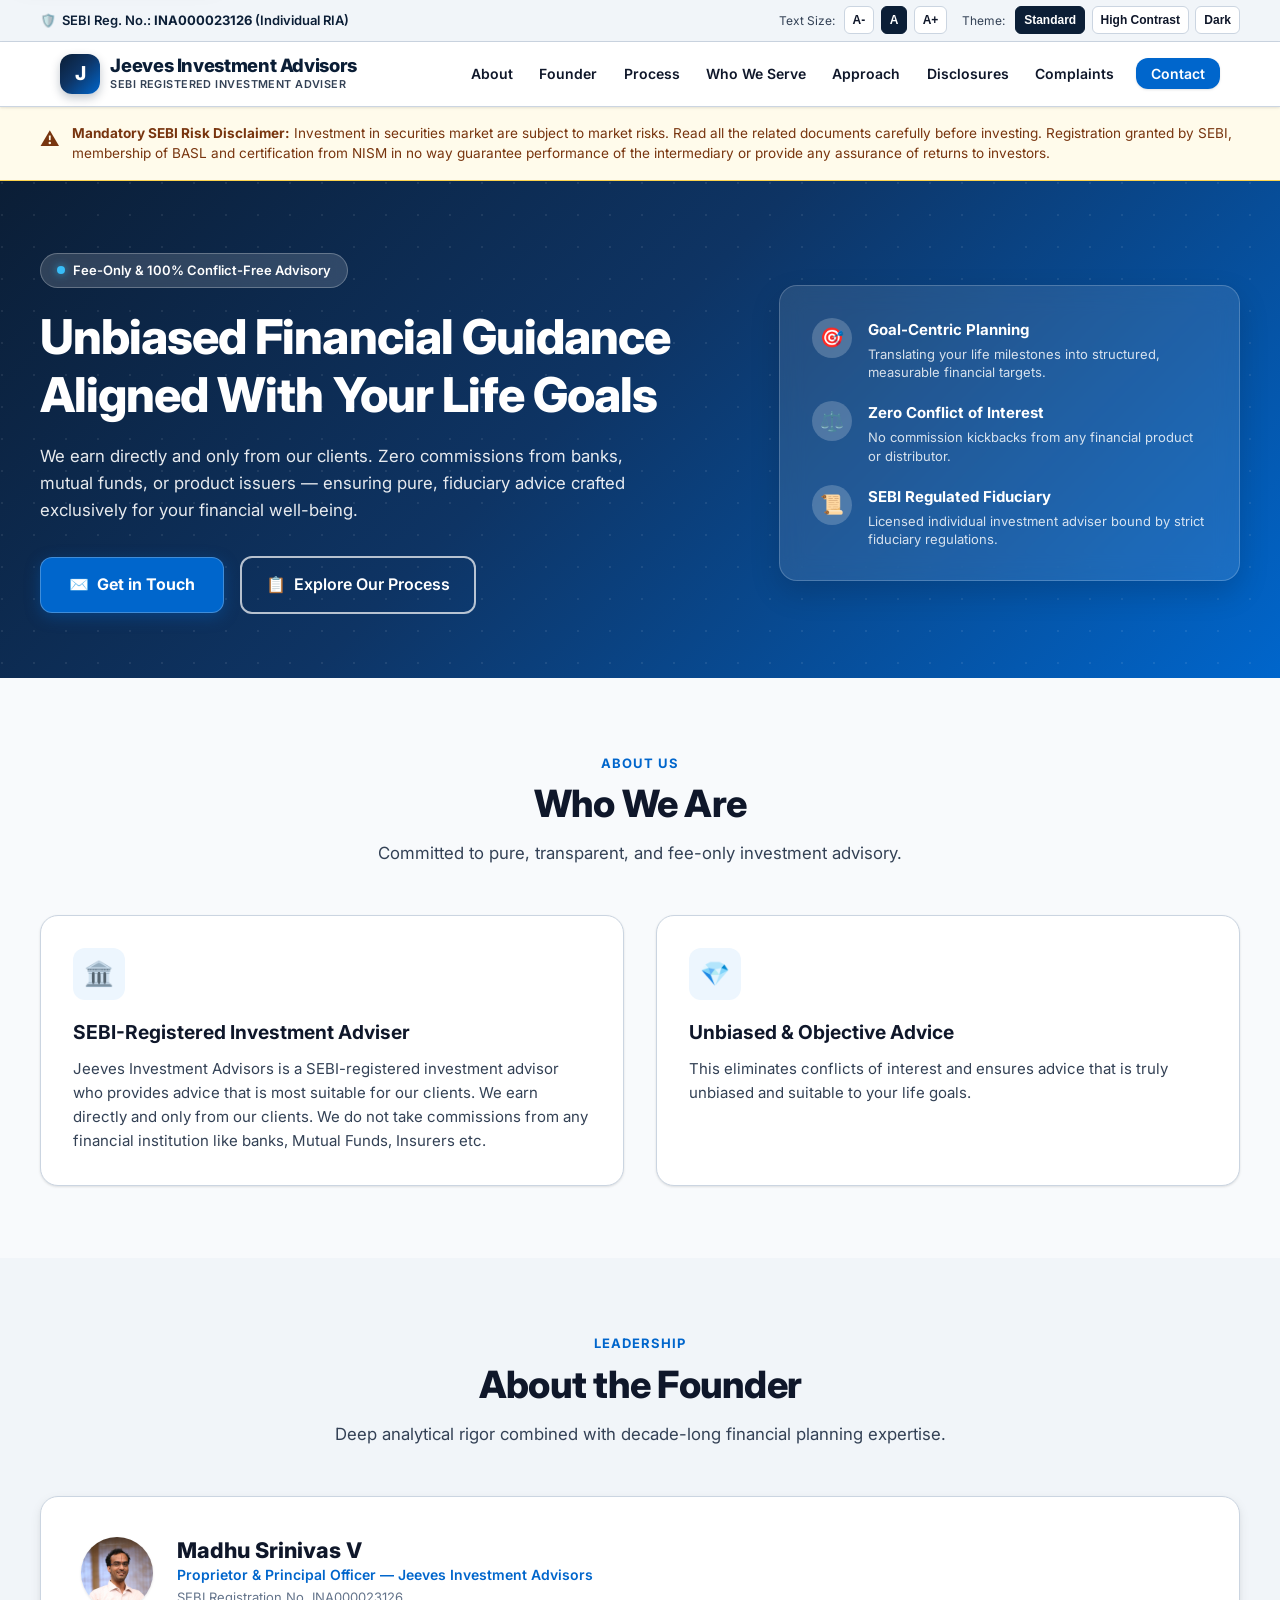
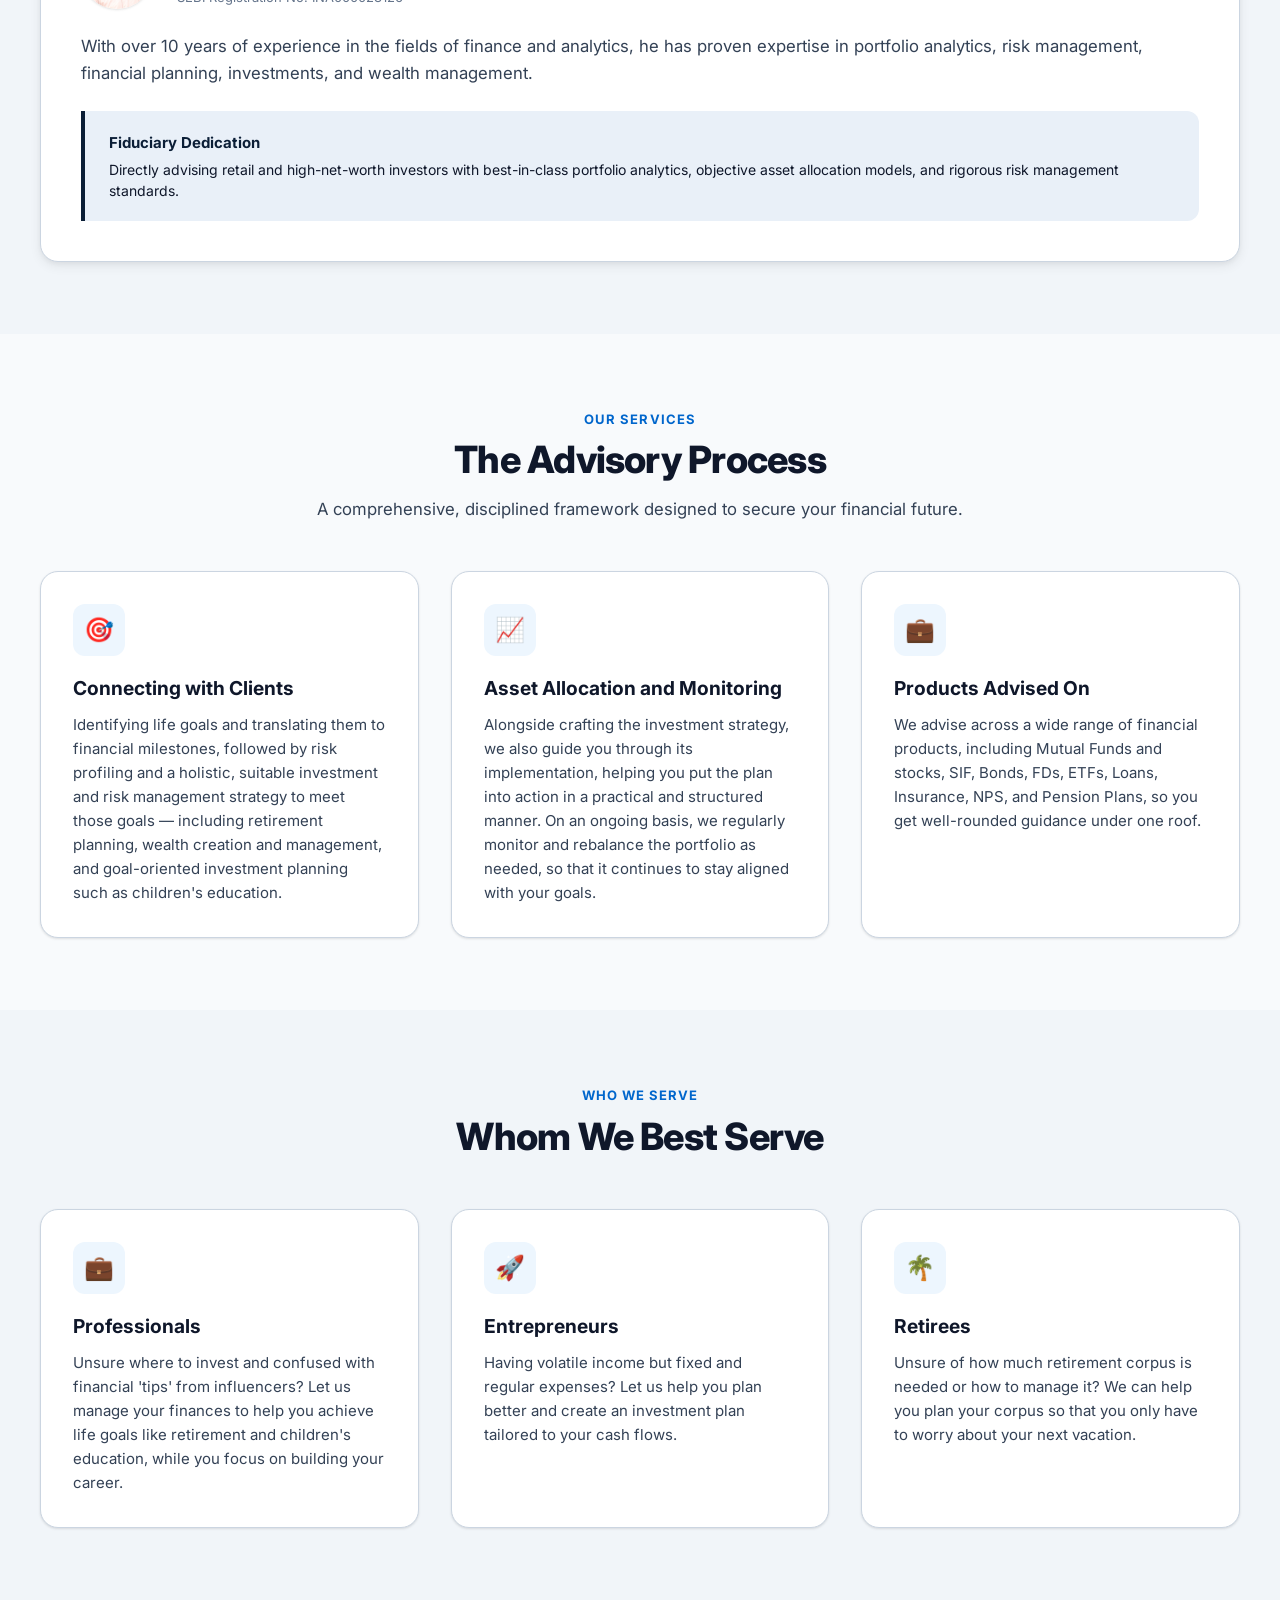
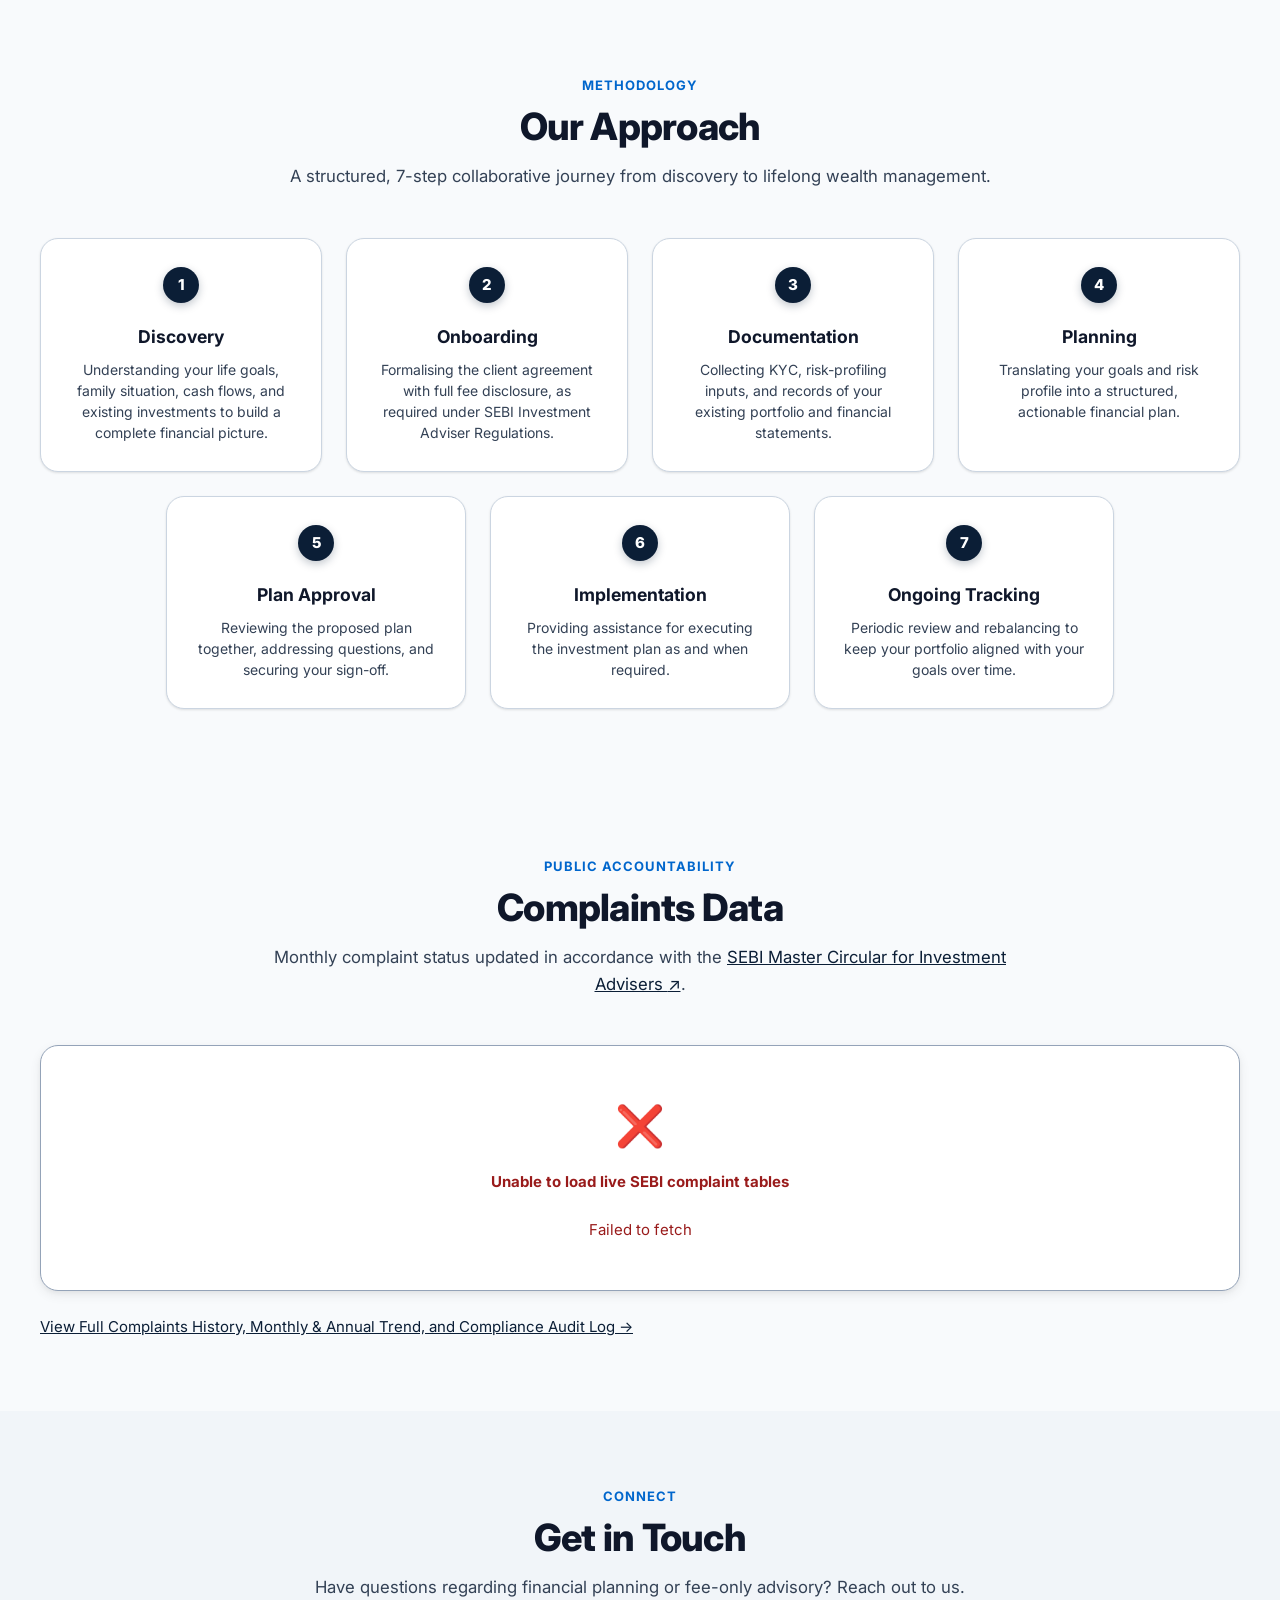
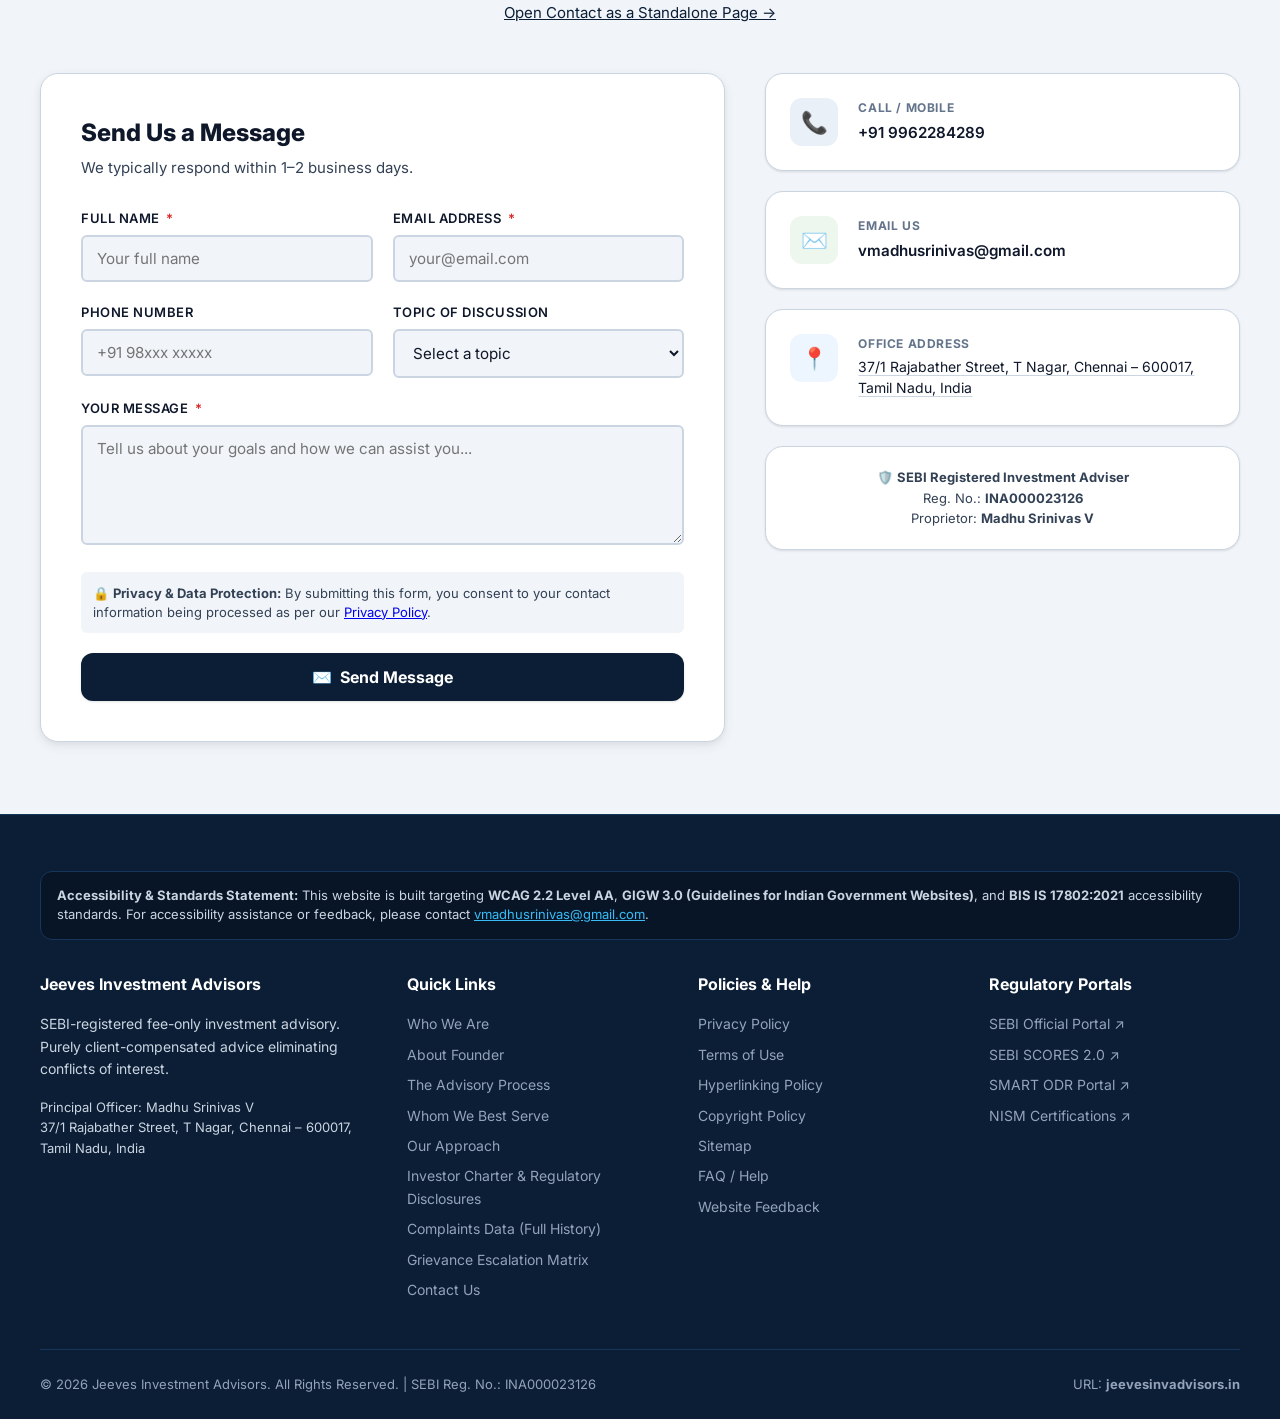
==== index.html @ 0ba27b0c "Fold Regulatory Disclosures into Investor Charter page; de-JSON-ify policy pages - Remove the homepa" ====
<!DOCTYPE html>
<html lang="en">

<head>
  <meta charset="UTF-8">
  <meta name="viewport" content="width=device-width, initial-scale=1.0">

  <!-- Primary Meta Tags -->
  <title>Jeeves Investment Advisors | SEBI Registered Investment Adviser (RIA)</title>
  <meta name="title" content="Jeeves Investment Advisors | SEBI Registered Investment Adviser">
  <meta name="description"
    content="Fee-only, SEBI-registered investment advisory providing unbiased financial planning, risk profiling, and goal-aligned portfolio strategy in Chennai, India. Reg No. INA000023126.">
  <meta name="keywords"
    content="SEBI Registered Investment Adviser, Fee Only Financial Planner, Wealth Management Chennai, RIA India, Investment Planning">
  <meta name="author" content="Madhu Srinivas V">
  <meta name="theme-color" content="#0b1e36">

  <!-- Open Graph / Facebook -->
  <meta property="og:type" content="website">
  <meta property="og:url" content="https://jeevesinvadvisors.in/">
  <meta property="og:title" content="Jeeves Investment Advisors | Fee-Only SEBI RIA">
  <meta property="og:description"
    content="Conflict-free financial advisory and investment planning directly aligned with your life goals. SEBI Reg. No. INA000023126.">

  <!-- Favicon -->
  <link rel="icon" type="image/svg+xml" href="favicon.svg">

  <!-- Google Fonts & Preconnect -->
  <link rel="preconnect" href="https://fonts.googleapis.com">
  <link rel="preconnect" href="https://fonts.gstatic.com" crossorigin>
  <link href="https://fonts.googleapis.com/css2?family=Inter:wght@300;400;500;600;700;800&display=swap"
    rel="stylesheet">

  <!-- Stylesheet -->
  <link rel="stylesheet" href="style.css">
</head>

<body>

  <!-- Accessible Skip to Main Content (WCAG 2.4.1) -->
  <a href="#main-content" class="skip-link">Skip to Main Content</a>

  <!-- Top Accessibility & SEBI Credentials Bar (GIGW 3.0 / WCAG) -->
  <aside class="top-toolbar" aria-label="Accessibility and Regulatory Toolbar">
    <div class="toolbar-inner">
      <div class="sebi-badge-pill">
        <span aria-hidden="true">🛡️</span>
        <span>SEBI Reg. No.: <strong data-field="adviser.sebiRegNo">INA000023126</strong> (Individual RIA)</span>
      </div>

      <div class="toolbar-controls" role="region" aria-label="Accessibility Options">
        <span style="font-size:0.75rem; margin-right: 2px;">Text Size:</span>
        <button type="button" class="btn-toolbar" id="btn-font-sm" aria-label="Decrease text size" aria-pressed="false">A-</button>
        <button type="button" class="btn-toolbar active" id="btn-font-md" aria-label="Normal text size" aria-pressed="true">A</button>
        <button type="button" class="btn-toolbar" id="btn-font-lg" aria-label="Increase text size" aria-pressed="false">A+</button>

        <span style="font-size:0.75rem; margin: 0 4px 0 8px;">Theme:</span>
        <button type="button" class="btn-toolbar" id="btn-theme-default"
          aria-label="Standard Light Theme" aria-pressed="true">Standard</button>
        <button type="button" class="btn-toolbar" id="btn-theme-contrast" aria-label="Toggle High Contrast Mode" aria-pressed="false">High
          Contrast</button>
        <button type="button" class="btn-toolbar" id="btn-theme-dark" aria-label="Toggle Dark Mode" aria-pressed="false">Dark</button>
      </div>
    </div>
  </aside>

  <!-- Site Header -->
  <header class="site-header">
    <div class="header-inner">
      <a href="#home" class="brand-logo" aria-label="Jeeves Investment Advisors Homepage">
        <div class="brand-icon" aria-hidden="true">J</div>
        <div class="brand-text">
          <span class="brand-name">Jeeves Investment Advisors</span>
          <span class="brand-tag">SEBI Registered Investment Adviser</span>
        </div>
      </a>

      <!-- Mobile Nav Toggle -->
      <button type="button" class="mobile-nav-toggle" id="mobileNavToggle" aria-expanded="false" aria-controls="mainNav"
        aria-label="Toggle Navigation Menu">
        ☰
      </button>

      <!-- Main Navigation -->
      <nav class="main-nav" id="mainNav" aria-label="Primary Navigation">
        <ul class="nav-list">
          <li><a href="#about" class="nav-link">About</a></li>
          <li><a href="#founder" class="nav-link">Founder</a></li>
          <li><a href="#services" class="nav-link">Process</a></li>
          <li><a href="#whom-we-serve" class="nav-link">Who We Serve</a></li>
          <li><a href="#approach" class="nav-link">Approach</a></li>
          <li><a href="investor-charter/" class="nav-link">Disclosures</a></li>
          <li><a href="complaints/" class="nav-link">Complaints</a></li>
          <li><a href="contact/" class="nav-link nav-cta">Contact</a></li>
        </ul>
      </nav>
    </div>
  </header>

  <!-- SEBI Mandatory Risk Disclaimer Banner -->
  <div class="sebi-statutory-banner" role="region" aria-label="Mandatory Regulatory Disclaimer">
    <div class="statutory-banner-inner">
      <span class="statutory-icon" aria-hidden="true">⚠️</span>
      <p>
        <strong>Mandatory SEBI Risk Disclaimer:</strong> Investment in securities market are subject to market risks.
        Read all the related documents carefully before investing. Registration granted by SEBI, membership of BASL and
        certification from NISM in no way guarantee performance of the intermediary or provide any assurance of returns
        to investors.
      </p>
    </div>
  </div>

  <main id="main-content" tabindex="-1">

    <!-- ── Hero Section ── -->
    <section id="home" class="hero-section" aria-labelledby="hero-heading">
      <div class="hero-inner">
        <div class="hero-content">
          <div class="hero-badge">
            <span class="hero-badge-dot"></span>
            <span>Fee-Only & 100% Conflict-Free Advisory</span>
          </div>
          <h1 id="hero-heading" class="hero-title">
            Unbiased Financial Guidance Aligned With Your Life Goals
          </h1>
          <p class="hero-subtitle">
            We earn directly and only from our clients. Zero commissions from banks, mutual funds, or product issuers —
            ensuring pure, fiduciary advice crafted exclusively for your financial well-being.
          </p>
          <div class="hero-actions">
            <a href="#contact" class="btn-primary-action">
              <span>✉️</span> Get in Touch
            </a>
            <a href="#services" class="btn-outline-action">
              <span>📋</span> Explore Our Process
            </a>
          </div>
        </div>

        <div class="hero-card-trust" aria-label="Core Advisory Principles">
          <div class="trust-item">
            <div class="trust-icon" aria-hidden="true">🎯</div>
            <div>
              <div class="trust-title">Goal-Centric Planning</div>
              <div class="trust-desc">Translating your life milestones into structured, measurable financial targets.
              </div>
            </div>
          </div>
          <div class="trust-item">
            <div class="trust-icon" aria-hidden="true">⚖️</div>
            <div>
              <div class="trust-title">Zero Conflict of Interest</div>
              <div class="trust-desc">No commission kickbacks from any financial product or distributor.</div>
            </div>
          </div>
          <div class="trust-item">
            <div class="trust-icon" aria-hidden="true">📜</div>
            <div>
              <div class="trust-title">SEBI Regulated Fiduciary</div>
              <div class="trust-desc">Licensed individual investment adviser bound by strict fiduciary regulations.
              </div>
            </div>
          </div>
        </div>
      </div>
    </section>

    <!-- ── Who We Are Section ── -->
    <section id="about" class="section" aria-labelledby="about-heading">
      <div class="section-container">
        <div class="section-header">
          <span class="section-badge">About Us</span>
          <h2 id="about-heading" class="section-title">Who We Are</h2>
          <p class="section-subtitle">
            Committed to pure, transparent, and fee-only investment advisory.
          </p>
        </div>

        <div class="grid-2">
          <div class="card">
            <div class="card-icon" aria-hidden="true">🏛️</div>
            <h3 class="card-title">SEBI-Registered Investment Adviser</h3>
            <p class="card-desc">
              Jeeves Investment Advisors is a SEBI-registered investment advisor who provides advice that is most
              suitable for our clients. We earn directly and only from our clients. We do not take commissions from any
              financial institution like banks, Mutual Funds, Insurers etc.
            </p>
          </div>

          <div class="card">
            <div class="card-icon" aria-hidden="true">💎</div>
            <h3 class="card-title">Unbiased & Objective Advice</h3>
            <p class="card-desc">
              This eliminates conflicts of interest and ensures advice that is truly unbiased and suitable to your life
              goals.
            </p>
          </div>
        </div>
      </div>
    </section>

    <!-- ── About The Founder Section ── -->
    <section id="founder" class="section section-alt" aria-labelledby="founder-heading">
      <div class="section-container">
        <div class="section-header">
          <span class="section-badge">Leadership</span>
          <h2 id="founder-heading" class="section-title">About the Founder</h2>
          <p class="section-subtitle">
            Deep analytical rigor combined with decade-long financial planning expertise.
          </p>
        </div>

        <div class="founder-card">
          <div class="founder-meta">
            <img class="founder-avatar" src="images/founder-linkedin-headshot.jpeg" alt="" width="72" height="72">
            <div>
              <h3 class="founder-name" data-field="founder.name">Madhu Srinivas V</h3>
              <div class="founder-role" data-field="founder.role">Proprietor & Principal Officer — Jeeves Investment Advisors</div>
              <div class="founder-reg">SEBI Registration No. <span data-field="adviser.sebiRegNo">INA000023126</span></div>
            </div>
          </div>

          <p class="card-desc" style="font-size:1.05rem;">
            With over 10 years of experience in the fields of finance and analytics, he has proven expertise in
            portfolio analytics, risk management, financial planning, investments, and wealth management.
          </p>

          <div class="highlight-box">
            <div class="highlight-title">Fiduciary Dedication</div>
            <div class="highlight-text">
              Directly advising retail and high-net-worth investors with best-in-class portfolio analytics,
              objective asset allocation models, and rigorous risk management standards.
            </div>
          </div>
        </div>
      </div>
    </section>

    <!-- ── The Advisory Process / Services ── -->
    <section id="services" class="section" aria-labelledby="services-heading">
      <div class="section-container">
        <div class="section-header">
          <span class="section-badge">Our Services</span>
          <h2 id="services-heading" class="section-title">The Advisory Process</h2>
          <p class="section-subtitle">
            A comprehensive, disciplined framework designed to secure your financial future.
          </p>
        </div>

        <div class="grid-3">
          <!-- Service 1 -->
          <div class="card">
            <div class="card-icon" aria-hidden="true">🎯</div>
            <h3 class="card-title">Connecting with Clients</h3>
            <p class="card-desc">
              Identifying life goals and translating them to financial milestones, followed by risk profiling and a
              holistic, suitable investment and risk management strategy to meet those goals — including retirement
              planning, wealth creation and management, and goal-oriented investment planning such as children's
              education.
            </p>
          </div>

          <!-- Service 2 -->
          <div class="card">
            <div class="card-icon" aria-hidden="true">📈</div>
            <h3 class="card-title">Asset Allocation and Monitoring</h3>
            <p class="card-desc">
              Alongside crafting the investment strategy, we also guide you through its implementation, helping you
              put the plan into action in a practical and structured manner. On an ongoing basis, we regularly
              monitor and rebalance the portfolio as needed, so that it continues to stay aligned with your goals.
            </p>
          </div>

          <!-- Service 3 -->
          <div class="card">
            <div class="card-icon" aria-hidden="true">💼</div>
            <h3 class="card-title">Products Advised On</h3>
            <p class="card-desc">
              We advise across a wide range of financial products, including Mutual Funds and stocks, SIF, Bonds,
              FDs, ETFs, Loans, Insurance, NPS, and Pension Plans, so you get well-rounded guidance under one roof.
            </p>
          </div>
        </div>
      </div>
    </section>

    <!-- ── Whom We Best Serve ── -->
    <section id="whom-we-serve" class="section section-alt" aria-labelledby="whom-we-serve-heading">
      <div class="section-container">
        <div class="section-header">
          <span class="section-badge">Who We Serve</span>
          <h2 id="whom-we-serve-heading" class="section-title">Whom We Best Serve</h2>
        </div>

        <div class="grid-3">
          <div class="card">
            <div class="card-icon" aria-hidden="true">💼</div>
            <h3 class="card-title">Professionals</h3>
            <p class="card-desc">
              Unsure where to invest and confused with financial 'tips' from influencers? Let us manage your finances
              to help you achieve life goals like retirement and children's education, while you focus on building
              your career.
            </p>
          </div>

          <div class="card">
            <div class="card-icon" aria-hidden="true">🚀</div>
            <h3 class="card-title">Entrepreneurs</h3>
            <p class="card-desc">
              Having volatile income but fixed and regular expenses? Let us help you plan better and create an
              investment plan tailored to your cash flows.
            </p>
          </div>

          <div class="card">
            <div class="card-icon" aria-hidden="true">🌴</div>
            <h3 class="card-title">Retirees</h3>
            <p class="card-desc">
              Unsure of how much retirement corpus is needed or how to manage it? We can help you plan your corpus so
              that you only have to worry about your next vacation.
            </p>
          </div>
        </div>
      </div>
    </section>

    <!-- ── Our Approach (Step Workflow) ── -->
    <section id="approach" class="section" aria-labelledby="approach-heading">
      <div class="section-container">
        <div class="section-header">
          <span class="section-badge">Methodology</span>
          <h2 id="approach-heading" class="section-title">Our Approach</h2>
          <p class="section-subtitle">
            A structured, 7-step collaborative journey from discovery to lifelong wealth management.
          </p>
        </div>

        <div class="process-grid">
          <!-- Step 1 -->
          <div class="process-card">
            <div class="process-step-num"><span class="sr-only">Step 1</span><span aria-hidden="true">1</span></div>
            <h3 class="process-title">Discovery</h3>
            <p class="process-desc">
              Understanding your life goals, family situation, cash flows, and existing investments to build a
              complete financial picture.
            </p>
          </div>

          <!-- Step 2 -->
          <div class="process-card">
            <div class="process-step-num"><span class="sr-only">Step 2</span><span aria-hidden="true">2</span></div>
            <h3 class="process-title">Onboarding</h3>
            <p class="process-desc">
              Formalising the client agreement with full fee disclosure, as required under SEBI Investment Adviser
              Regulations.
            </p>
          </div>

          <!-- Step 3 -->
          <div class="process-card">
            <div class="process-step-num"><span class="sr-only">Step 3</span><span aria-hidden="true">3</span></div>
            <h3 class="process-title">Documentation</h3>
            <p class="process-desc">
              Collecting KYC, risk-profiling inputs, and records of your existing portfolio and financial statements.
            </p>
          </div>

          <!-- Step 4 -->
          <div class="process-card">
            <div class="process-step-num"><span class="sr-only">Step 4</span><span aria-hidden="true">4</span></div>
            <h3 class="process-title">Planning</h3>
            <p class="process-desc">
              Translating your goals and risk profile into a structured, actionable financial plan.
            </p>
          </div>

          <!-- Step 5 -->
          <div class="process-card">
            <div class="process-step-num"><span class="sr-only">Step 5</span><span aria-hidden="true">5</span></div>
            <h3 class="process-title">Plan Approval</h3>
            <p class="process-desc">
              Reviewing the proposed plan together, addressing questions, and securing your sign-off.
            </p>
          </div>

          <!-- Step 6 -->
          <div class="process-card">
            <div class="process-step-num"><span class="sr-only">Step 6</span><span aria-hidden="true">6</span></div>
            <h3 class="process-title">Implementation</h3>
            <p class="process-desc">
              Providing assistance for executing the investment plan as and when required.
            </p>
          </div>

          <!-- Step 7 -->
          <div class="process-card">
            <div class="process-step-num"><span class="sr-only">Step 7</span><span aria-hidden="true">7</span></div>
            <h3 class="process-title">Ongoing Tracking</h3>
            <p class="process-desc">
              Periodic review and rebalancing to keep your portfolio aligned with your goals over time.
            </p>
          </div>
        </div>
      </div>
    </section>

    <!-- ── Complaints Data Section (Dynamic Google Sheet) ── -->
    <section id="complaints" class="section" aria-labelledby="complaints-heading">
      <div class="section-container">
        <div class="section-header">
          <span class="section-badge">Public Accountability</span>
          <h2 id="complaints-heading" class="section-title">Complaints Data</h2>
          <p class="section-subtitle">
            Monthly complaint status updated in accordance with the <a
              href="https://www.sebi.gov.in/legal/master-circulars/feb-2026/master-circular-for-investment-advisers_99569.html"
              target="_blank" rel="noopener noreferrer">SEBI Master Circular for Investment Advisers <span
                aria-hidden="true">↗</span><span class="sr-only"> (opens in new tab)</span></a>.
          </p>
        </div>

        <!-- Dynamic Tables Container (homepage shows only the current month) -->
        <div id="complaints-app" data-scope="snapshot" aria-live="polite">
          <div class="sheet-block">
            <div class="state-box">
              <div class="spinner" aria-hidden="true"></div>
              <p>Loading live SEBI complaint data…</p>
            </div>
          </div>
        </div>
        <p class="card-desc" style="margin-top: 1.25rem;">
          <a href="complaints/">View Full Complaints History, Monthly &amp; Annual Trend, and Compliance Audit Log <span aria-hidden="true">→</span></a>
        </p>
      </div>
    </section>

    <!-- ── Contact Section ── -->
    <section id="contact" class="section section-alt" aria-labelledby="contact-heading">
      <div class="section-container">
        <div class="section-header">
          <span class="section-badge">Connect</span>
          <h2 id="contact-heading" class="section-title">Get in Touch</h2>
          <p class="section-subtitle">
            Have questions regarding financial planning or fee-only advisory? Reach out to us.
          </p>
          <p class="card-desc">
            <a href="contact/">Open Contact as a Standalone Page <span aria-hidden="true">→</span></a>
          </p>
        </div>

        <div class="contact-layout">

          <!-- Contact Form (Web3Forms) -->
          <div class="form-card">
            <h2>Send Us a Message</h2>
            <p class="subtitle">We typically respond within 1–2 business days.</p>

            <form id="contactForm" action="https://api.web3forms.com/submit" method="POST" novalidate>
              <!-- Web3Forms Hidden Tokens -->
              <input type="hidden" name="access_key" value="8bcebccf-7d29-41eb-b965-a63ec1e67888" data-field-value="config.web3formsAccessKey">
              <input type="hidden" name="subject" value="New Advisory Enquiry — Jeeves Investment Advisors">
              <input type="hidden" name="from_name" value="Jeeves Investment Advisors Website">
              <input type="checkbox" name="botcheck" style="display:none;" aria-hidden="true">

              <div class="form-row">
                <div class="form-group">
                  <label for="name">Full Name <span class="req" aria-hidden="true">*</span></label>
                  <input type="text" id="name" name="name" placeholder="Your full name" required autocomplete="name"
                    aria-required="true">
                </div>
                <div class="form-group">
                  <label for="email">Email Address <span class="req" aria-hidden="true">*</span></label>
                  <input type="email" id="email" name="email" placeholder="your@email.com" required autocomplete="email"
                    aria-required="true">
                </div>
              </div>

              <div class="form-row">
                <div class="form-group">
                  <label for="phone">Phone Number</label>
                  <input type="tel" id="phone" name="phone" placeholder="+91 98xxx xxxxx" autocomplete="tel">
                </div>
                <div class="form-group">
                  <label for="topic">Topic of Discussion</label>
                  <select id="topic" name="topic">
                    <option value="">Select a topic</option>
                    <option value="Comprehensive Financial Planning">Comprehensive Financial Planning</option>
                    <option value="Investment Advisory & Portfolio Review">Investment Advisory &amp; Portfolio Review
                    </option>
                    <option value="Retirement Savings Strategy">Retirement Savings Strategy</option>
                    <option value="Second Opinion on Investments">Second Opinion on Investments</option>
                    <option value="General Enquiry">General Enquiry</option>
                  </select>
                </div>
              </div>

              <div class="form-group">
                <label for="message">Your Message <span class="req" aria-hidden="true">*</span></label>
                <textarea id="message" name="message"
                  placeholder="Tell us about your goals and how we can assist you..." required
                  aria-required="true"></textarea>
              </div>

              <div class="dpdp-consent">
                <p>
                  🔒 <strong>Privacy &amp; Data Protection:</strong> By submitting this form, you consent to your
                  contact information being processed as per our <a href="privacy-policy/">Privacy Policy</a>.
                </p>
              </div>

              <button type="submit" class="submit-btn" id="submitBtn">
                <span aria-hidden="true">✉️</span> Send Message
              </button>

              <div class="alert success" id="successMsg" role="alert" tabindex="-1">
                ✅ Message sent successfully! We will get back to you within 1–2 business days.
              </div>
              <div class="alert error" id="errorMsg" role="alert" tabindex="-1">
                ❌ Something went wrong. Please try again or email us directly at <a
                  href="mailto:vmadhusrinivas@gmail.com" data-field-href="contact.emailHref" data-field="contact.email">vmadhusrinivas@gmail.com</a>.
              </div>
            </form>
          </div>

          <!-- Sidebar Information Cards -->
          <div>
            <div class="info-card">
              <div class="info-icon blue" aria-hidden="true">📞</div>
              <div>
                <div class="info-label">Call / Mobile</div>
                <a href="tel:+919962284289" class="info-value" data-field-href="contact.phoneTelHref" data-field="contact.phoneDisplay">+91 99622 84289</a>
              </div>
            </div>

            <div class="info-card">
              <div class="info-icon green" aria-hidden="true">✉️</div>
              <div>
                <div class="info-label">Email Us</div>
                <a href="mailto:vmadhusrinivas@gmail.com" class="info-value" data-field-href="contact.emailHref" data-field="contact.email">vmadhusrinivas@gmail.com</a>
              </div>
            </div>

            <div class="info-card">
              <div class="info-icon azure" aria-hidden="true">📍</div>
              <div>
                <div class="info-label">Office Address</div>
                <a href="https://www.google.com/maps/search/?api=1&query=37%2F1%20Rajabather%20Street%2C%20T%20Nagar%2C%20Chennai%20%E2%80%93%20600017%2C%20Tamil%20Nadu%2C%20India"
                  target="_blank" rel="noopener noreferrer" class="info-value address-link"
                  style="font-weight:400; font-size:0.875rem; line-height:1.5; display:inline-block;"
                  data-field-href="contact.mapsHref"
                  data-field="contact.registeredOfficeAddress"
                  title="View office location on Google Maps (opens in new tab)">
                  37/1 Rajabather Street, T Nagar, Chennai – 600017, Tamil Nadu, India
                </a>
              </div>
            </div>

            <div class="card" style="margin-top: 1.25rem; text-align: center; padding: 1.25rem;">
              <div style="font-size:0.8125rem; color:var(--text-muted);">
                🛡️ <strong>SEBI Registered Investment Adviser</strong><br>
                Reg. No.: <strong data-field="adviser.sebiRegNo">INA000023126</strong><br>
                Proprietor: <strong data-field="founder.name">Madhu Srinivas V</strong>
              </div>
            </div>
          </div>

        </div>
      </div>
    </section>

  </main>

  <!-- Site Footer -->
  <footer class="site-footer">
    <div class="footer-inner">

      <div class="footer-accessibility-claim">
        <strong>Accessibility &amp; Standards Statement:</strong> This website is built targeting <strong>WCAG 2.2 Level
          AA</strong>, <strong>GIGW 3.0 (Guidelines for Indian Government Websites)</strong>, and <strong>BIS IS
          17802:2021</strong> accessibility standards. For accessibility assistance or feedback, please contact <a
          href="mailto:vmadhusrinivas@gmail.com" data-field-href="contact.emailHref" data-field="contact.email">vmadhusrinivas@gmail.com</a>.
      </div>

      <div class="footer-grid">
        <div class="footer-col">
          <h3>Jeeves Investment Advisors</h3>
          <p style="font-size:0.875rem; line-height:1.6; margin-bottom:1rem;">
            SEBI-registered fee-only investment advisory. Purely client-compensated advice eliminating conflicts of
            interest.
          </p>
          <p style="font-size:0.8125rem;">
            Principal Officer: <span data-field="founder.name">Madhu Srinivas V</span><br>
            <span data-field="contact.registeredOfficeAddress">37/1 Rajabather Street, T Nagar, Chennai – 600017, Tamil Nadu, India</span>
          </p>
        </div>

        <div class="footer-col">
          <h3>Quick Links</h3>
          <ul class="footer-links">
            <li><a href="#about">Who We Are</a></li>
            <li><a href="#founder">About Founder</a></li>
            <li><a href="#services">The Advisory Process</a></li>
            <li><a href="#whom-we-serve">Whom We Best Serve</a></li>
            <li><a href="#approach">Our Approach</a></li>
            <li><a href="investor-charter/">Investor Charter &amp; Regulatory Disclosures</a></li>
            <li><a href="complaints/">Complaints Data (Full History)</a></li>
            <li><a href="grievance/">Grievance Escalation Matrix</a></li>
            <li><a href="contact/">Contact Us</a></li>
          </ul>
        </div>

        <div class="footer-col">
          <h3>Policies &amp; Help</h3>
          <ul class="footer-links">
            <li><a href="privacy-policy/">Privacy Policy</a></li>
            <li><a href="terms-of-use/">Terms of Use</a></li>
            <li><a href="hyperlinking-policy/">Hyperlinking Policy</a></li>
            <li><a href="copyright-policy/">Copyright Policy</a></li>
            <li><a href="sitemap/">Sitemap</a></li>
            <li><a href="faq/">FAQ / Help</a></li>
            <li><a href="feedback/">Website Feedback</a></li>
          </ul>
        </div>

        <div class="footer-col">
          <h3>Regulatory Portals</h3>
          <ul class="footer-links">
            <li><a href="https://www.sebi.gov.in/" target="_blank" rel="noopener noreferrer">SEBI Official Portal <span aria-hidden="true">↗</span><span class="sr-only"> (opens in new tab)</span></a>
            </li>
            <li><a href="https://scores.sebi.gov.in/" target="_blank" rel="noopener noreferrer">SEBI SCORES 2.0 <span aria-hidden="true">↗</span><span class="sr-only"> (opens in new tab)</span></a>
            </li>
            <li><a href="https://smartodr.in/" target="_blank" rel="noopener noreferrer">SMART ODR Portal <span aria-hidden="true">↗</span><span class="sr-only"> (opens in new tab)</span></a></li>
            <li><a href="https://www.nism.ac.in/" target="_blank" rel="noopener noreferrer">NISM Certifications <span aria-hidden="true">↗</span><span class="sr-only"> (opens in new tab)</span></a>
            </li>
          </ul>
        </div>
      </div>

      <div class="footer-bottom">
        <div>
          &copy; <span data-field="site.copyrightYear">2026</span> Jeeves Investment Advisors. All Rights Reserved. | SEBI Reg. No.: <span data-field="adviser.sebiRegNo">INA000023126</span>
        </div>
        <div>
          URL: <strong data-field="site.domain">jeevesinvadvisors.in</strong>
        </div>
      </div>

    </div>
  </footer>

  <!-- Scripts -->
  <script src="script.js"></script>
</body>

</html>
---- style.css ----
/* ==========================================================================
   Jeeves Investment Advisors — Accessible Design System & Stylesheet
   Standards: WCAG 2.2 Level AA / GIGW 3.0 / BIS (IS 17802:2021)
   ========================================================================== */

/* ── Custom Properties / Theme Tokens ── */
:root {
  /* Color Palette (Standard Theme — Navy Blue & Azure Blue) */
  --navy: #0b1e36;
  --navy-hover: #071526;
  --navy-light: #e9f0f8;
  --navy-border: #cbd5e1;

  --azure: #0066cc;
  --azure-hover: #0052a3;
  --azure-light: #edf6fe;
  --azure-vibrant: #0077e6;

  --primary: #0b1e36; /* Deep Navy Blue — WCAG AAA contrast 16.8:1 on white */
  --primary-hover: #071526;
  --primary-light: #e9f0f8;
  --primary-gradient: linear-gradient(135deg, #0b1e36 0%, #0e3464 45%, #0066cc 100%);
  --secondary: #0066cc; /* Azure Blue — WCAG AA contrast (5.57:1 on white/light, 7.8:1 on dark) */
  --secondary-hover: #0052a3;
  --secondary-light: #edf6fe;
  --accent-green: #1b7340;
  --accent-green-light: #edf7ee;

  /* Neutral Colors */
  --bg-body: #f8fafc;
  --bg-surface: #ffffff;
  --bg-surface-alt: #f1f5f9;
  --bg-surface-hover: #e2e8f0;
  --text-main: #0f172a;
  --text-muted: #334155;
  --text-light: #64748b;
  --border-color: #cbd5e1;
  --border-focus: #0066cc;

  /* State & Feedback Colors (WCAG compliant contrast >= 4.5:1) */
  --success-bg: #f0fdf4;
  --success-border: #86efac;
  --success-text: #14532d;
  --error-bg: #fef2f2;
  --error-border: #fca5a5;
  --error-text: #991b1b;
  --warning-bg: #fffbeb;
  --warning-border: #fcd34d;
  --warning-text: #78350f;

  /* Typography & Scaling */
  --font-family: 'Inter', -apple-system, BlinkMacSystemFont, 'Segoe UI', Roboto, Helvetica, Arial, sans-serif;
  --base-font-size: 16px;
  --line-height-base: 1.6;
  --line-height-heading: 1.25;

  /* Elevation & Shadows */
  --shadow-sm: 0 1px 3px rgba(0, 0, 0, 0.08), 0 1px 2px rgba(0, 0, 0, 0.04);
  --shadow-md: 0 4px 12px rgba(0, 0, 0, 0.07), 0 2px 4px rgba(0, 0, 0, 0.04);
  --shadow-lg: 0 10px 25px rgba(0, 0, 0, 0.08), 0 4px 10px rgba(0, 0, 0, 0.04);
  --radius-sm: 6px;
  --radius-md: 12px;
  --radius-lg: 18px;
  --radius-pill: 9999px;

  /* Layout */
  --container-max: 1200px;
  --transition-speed: 0.2s;
}

/* ── High Contrast Theme (GIGW 3.0 / WCAG AAA Contrast) ── */
[data-theme="high-contrast"] {
  --primary: #ffff00; /* Pure luminous yellow - 19.5:1 on black */
  --primary-hover: #ffffff;
  --primary-light: #1a1a00;
  --primary-gradient: #000000;
  --secondary: #00ffff; /* Cyan - 16.6:1 on black */
  --secondary-hover: #ffffff;
  --secondary-light: #001a1a;
  --accent-green: #00ff66;
  --accent-green-light: #001a0a;

  --bg-body: #000000;
  --bg-surface: #0a0a0a;
  --bg-surface-alt: #141414;
  --bg-surface-hover: #1f1f1f;

  --text-main: #ffffff;
  --text-muted: #f0f0f0;
  --text-light: #e0e0e0;

  --border-color: #ffffff;
  --border-focus: #ffff00;

  --shadow-sm: 0 0 0 1px #ffffff;
  --shadow-md: 0 0 0 2px #ffffff;
  --shadow-lg: 0 0 0 2px #ffffff;

  --success-bg: #000000;
  --success-border: #00ff00;
  --success-text: #00ff00;

  --error-bg: #000000;
  --error-border: #ff3333;
  --error-text: #ff5555;

  --warning-bg: #000000;
  --warning-border: #ffff00;
  --warning-text: #ffff00;
}

/* ── Dark Theme (Deep Midnight Navy & Azure Blue Aesthetic) ── */
[data-theme="dark"] {
  --primary: #38bdf8; /* Luminous Azure Sky — readable 7.8:1 on dark navy */
  --primary-hover: #7dd3fc; /* Sky 300 */
  --primary-light: rgba(56, 189, 248, 0.12);
  --primary-gradient: linear-gradient(135deg, #060e1a 0%, #0b1e36 50%, #163e6e 100%);
  --secondary: #0ea5e9; /* Vivid Azure */
  --secondary-hover: #38bdf8;
  --secondary-light: rgba(14, 165, 233, 0.15);
  --accent-green: #4ade80;
  --accent-green-light: rgba(74, 222, 128, 0.15);

  --bg-body: #060e1a; /* Deep obsidian navy */
  --bg-surface: #0b1e36; /* Midnight navy */
  --bg-surface-alt: #102644; /* Slate navy */
  --bg-surface-hover: #17355d;

  --text-main: #f8fafc;
  --text-muted: #cbd5e1;
  --text-light: #94a3b8;

  --border-color: #1e3a5f;
  --border-focus: #38bdf8;

  --shadow-sm: 0 1px 3px rgba(0, 0, 0, 0.5);
  --shadow-md: 0 4px 14px rgba(0, 0, 0, 0.6);
  --shadow-lg: 0 10px 25px rgba(0, 0, 0, 0.7);

  --success-bg: #062817;
  --success-border: #166534;
  --success-text: #86efac;

  --error-bg: #2d0f0f;
  --error-border: #991b1b;
  --error-text: #fca5a5;

  --warning-bg: #241805;
  --warning-border: #854d0e;
  --warning-text: #fef08a;
}

/* Font Size Scaling Classes (Accessibility Toolbar) */
html.font-scale-sm { font-size: 14px; }
html.font-scale-md { font-size: 16px; }
html.font-scale-lg { font-size: 18px; }

/* ── Global Reset & Base Styles ── */
*,
*::before,
*::after {
  box-sizing: border-box;
  margin: 0;
  padding: 0;
  /* Flex/grid items default to min-width:auto, letting a wide descendant
     force the item past its container instead of shrinking. No-op for
     normal block/inline boxes, so safe as a global reset. */
  min-width: 0;
}

html {
  font-size: var(--base-font-size);
  scroll-behavior: smooth;
}

body {
  font-family: var(--font-family);
  background-color: var(--bg-body);
  color: var(--text-main);
  line-height: var(--line-height-base);
  -webkit-font-smoothing: antialiased;
  -moz-osx-font-smoothing: grayscale;
  min-height: 100vh;
  display: flex;
  flex-direction: column;
}

/* ── Focus Management (WCAG 2.4.7 / 2.4.11) ── */
:focus-visible {
  outline: 3px solid var(--border-focus) !important;
  outline-offset: 3px !important;
}

a,
button,
input,
select,
textarea {
  touch-action: manipulation;
}

/* ── Skip Link (WCAG 2.4.1) ── */
.skip-link {
  position: absolute;
  top: -80px;
  left: 1rem;
  background: var(--primary);
  color: #ffffff;
  padding: 0.85rem 1.4rem;
  font-weight: 700;
  font-size: 0.95rem;
  border-radius: var(--radius-sm);
  z-index: 99999;
  text-decoration: none;
  transition: top var(--transition-speed) ease-in-out;
  box-shadow: var(--shadow-lg);
  border: 2px solid #ffffff;
}

.skip-link:focus,
.skip-link:focus-visible,
.skip-link:active {
  top: 1rem;
  outline: 3px solid var(--secondary) !important;
  outline-offset: 2px !important;
}

[data-theme="high-contrast"] .skip-link {
  background: #ffff00;
  color: #000000;
  border: 2px solid #ffffff;
}

[data-theme="high-contrast"] .skip-link:focus,
[data-theme="high-contrast"] .skip-link:focus-visible {
  outline: 3px solid #ffffff !important;
}

main:focus {
  outline: none;
}

/* ── Screen Reader Only (sr-only) ── */
.sr-only {
  position: absolute;
  width: 1px;
  height: 1px;
  padding: 0;
  margin: -1px;
  overflow: hidden;
  clip: rect(0, 0, 0, 0);
  white-space: nowrap;
  border: 0;
}

/* ── Accessibility & Gov Banner Toolbar (GIGW 3.0) ── */
.top-toolbar {
  background-color: var(--bg-surface-alt);
  border-bottom: 1px solid var(--border-color);
  font-size: 0.8125rem;
  color: var(--text-muted);
  padding: 0.4rem 1.25rem;
}

.toolbar-inner {
  max-width: var(--container-max);
  margin: 0 auto;
  display: flex;
  justify-content: space-between;
  align-items: center;
  flex-wrap: wrap;
  gap: 0.5rem;
}

.sebi-badge-pill {
  display: inline-flex;
  align-items: center;
  gap: 0.4rem;
  font-weight: 600;
  color: var(--primary);
}

[data-theme="high-contrast"] .sebi-badge-pill {
  color: #ffff00;
}

.toolbar-controls {
  display: flex;
  align-items: center;
  flex-wrap: wrap;
  gap: 0.4rem;
}

.btn-toolbar {
  background: var(--bg-surface);
  border: 1px solid var(--border-color);
  color: var(--text-main);
  padding: 3px 8px;
  border-radius: var(--radius-sm);
  font-size: 0.75rem;
  font-weight: 600;
  cursor: pointer;
  min-height: 28px;
  display: inline-flex;
  align-items: center;
  justify-content: center;
  transition: background-color var(--transition-speed);
}

.btn-toolbar:hover {
  background-color: var(--bg-surface-hover);
  border-color: var(--primary);
}

.btn-toolbar.active {
  background-color: var(--primary);
  color: #ffffff;
  border-color: var(--primary);
}

[data-theme="high-contrast"] .btn-toolbar.active {
  background-color: #ffff00;
  color: #000000;
  border-color: #ffff00;
}

/* ── Main Header & Navigation (Fixed Single Line) ── */
.site-header {
  background-color: var(--bg-surface);
  border-bottom: 1px solid var(--border-color);
  position: sticky;
  top: 0;
  z-index: 1000;
  box-shadow: var(--shadow-sm);
}

.header-inner {
  max-width: var(--container-max);
  margin: 0 auto;
  padding: 0.75rem 1.25rem;
  display: flex;
  align-items: center;
  justify-content: space-between;
  gap: 1rem;
}

.brand-logo {
  display: flex;
  align-items: center;
  gap: 0.65rem;
  text-decoration: none;
  color: var(--text-main);
  min-width: 0;
}

.brand-icon {
  width: 40px;
  height: 40px;
  background: var(--primary-gradient);
  border-radius: var(--radius-md);
  display: flex;
  align-items: center;
  justify-content: center;
  color: #ffffff;
  font-weight: 800;
  font-size: 1.2rem;
  box-shadow: 0 4px 10px rgba(11, 30, 54, 0.25);
  flex-shrink: 0;
}

[data-theme="high-contrast"] .brand-icon {
  background: #ffff00;
  color: #000000;
  border: 1px solid #ffffff;
}

.brand-text {
  display: flex;
  flex-direction: column;
  min-width: 0;
}

.brand-name {
  font-size: 1.15rem;
  font-weight: 800;
  letter-spacing: -0.02em;
  color: var(--primary);
  line-height: 1.15;
  overflow-wrap: break-word;
}

[data-theme="high-contrast"] .brand-name {
  color: #ffff00;
}

.brand-tag {
  font-size: 0.68rem;
  font-weight: 600;
  color: var(--text-muted);
  text-transform: uppercase;
  letter-spacing: 0.04em;
}

[data-theme="high-contrast"] .brand-tag {
  color: #ffffff;
}

/* Navigation Links */
.main-nav {
  display: flex;
  align-items: center;
}

.nav-list {
  display: flex;
  align-items: center;
  list-style: none;
  gap: 0.35rem;
  flex-wrap: nowrap;
}

.nav-link {
  color: var(--text-main);
  text-decoration: none;
  font-weight: 600;
  font-size: 0.875rem;
  padding: 0.45rem 0.65rem;
  border-radius: var(--radius-sm);
  white-space: nowrap;
  transition: color var(--transition-speed), background-color var(--transition-speed);
}

.nav-link:hover {
  color: var(--secondary);
  background-color: var(--secondary-light);
}

[data-theme="high-contrast"] .nav-link {
  color: #ffffff;
}

[data-theme="high-contrast"] .nav-link:hover,
[data-theme="high-contrast"] .nav-link:focus {
  color: #000000;
  background-color: #ffff00;
}

.nav-cta {
  background: var(--secondary);
  color: #ffffff !important;
  border-radius: var(--radius-md);
  padding: 0.45rem 0.95rem;
  margin-left: 0.35rem;
  box-shadow: var(--shadow-sm);
  white-space: nowrap;
  transition: background-color var(--transition-speed);
}

.nav-cta:hover {
  background-color: var(--secondary-hover);
  color: #ffffff !important;
}

[data-theme="high-contrast"] .nav-cta {
  background: #ffff00;
  color: #000000 !important;
  border: 1px solid #ffff00;
}

/* Mobile Navigation Toggle */
.mobile-nav-toggle {
  display: none;
  background: transparent;
  border: 2px solid var(--border-color);
  color: var(--text-main);
  padding: 0.5rem;
  border-radius: var(--radius-sm);
  cursor: pointer;
  min-width: 44px;
  min-height: 44px;
  font-size: 1.25rem;
}

[data-theme="high-contrast"] .mobile-nav-toggle {
  border-color: #ffff00;
  color: #ffff00;
}

/* ── Hero Section ── */
.hero-section {
  background: var(--primary-gradient);
  color: #ffffff;
  padding: 4.5rem 1.25rem 4rem;
  position: relative;
  overflow: hidden;
}

.hero-section::before {
  content: '';
  position: absolute;
  inset: 0;
  background-image: radial-gradient(circle at 2px 2px, rgba(255, 255, 255, 0.08) 1px, transparent 0);
  background-size: 32px 32px;
  pointer-events: none;
}

[data-theme="high-contrast"] .hero-section {
  background: #000000;
  border-bottom: 2px solid #ffff00;
}

[data-theme="dark"] .hero-section {
  background: linear-gradient(135deg, #081528 0%, #0d2342 50%, #13335e 100%);
  border-bottom: 1px solid var(--border-color);
}

.hero-inner {
  max-width: var(--container-max);
  margin: 0 auto;
  position: relative;
  display: grid;
  grid-template-columns: 1.2fr 0.8fr;
  gap: 3rem;
  align-items: center;
}

.hero-badge {
  display: inline-flex;
  align-items: center;
  gap: 0.5rem;
  background: rgba(255, 255, 255, 0.15);
  backdrop-filter: blur(8px);
  border: 1px solid rgba(255, 255, 255, 0.25);
  border-radius: var(--radius-pill);
  padding: 0.4rem 1rem;
  font-size: 0.8125rem;
  font-weight: 600;
  margin-bottom: 1.25rem;
}

[data-theme="high-contrast"] .hero-badge {
  background: #000000;
  border: 1px solid #ffff00;
  color: #ffff00;
}

.hero-badge-dot {
  width: 8px;
  height: 8px;
  background: #38bdf8;
  border-radius: 50%;
  display: inline-block;
  box-shadow: 0 0 8px rgba(56, 189, 248, 0.7);
}

[data-theme="high-contrast"] .hero-badge-dot {
  background: #ffff00;
}

.hero-title {
  font-size: clamp(1.9rem, 3.8vw, 3rem);
  font-weight: 800;
  line-height: 1.2;
  margin-bottom: 1.25rem;
  letter-spacing: -0.02em;
}

.hero-subtitle {
  font-size: 1.05rem;
  line-height: 1.6;
  color: rgba(255, 255, 255, 0.9);
  margin-bottom: 2rem;
  max-width: 620px;
}

[data-theme="high-contrast"] .hero-subtitle {
  color: #ffffff;
}

.hero-actions {
  display: flex;
  flex-wrap: wrap;
  gap: 1rem;
  align-items: center;
}

.btn-primary-action {
  background: var(--secondary);
  color: #ffffff;
  font-weight: 700;
  font-size: 1rem;
  padding: 0.875rem 1.75rem;
  border-radius: var(--radius-md);
  text-decoration: none;
  display: inline-flex;
  align-items: center;
  gap: 0.5rem;
  min-height: 48px;
  box-shadow: 0 4px 15px rgba(0, 102, 204, 0.35);
  border: 1px solid rgba(255, 255, 255, 0.25);
  transition: transform var(--transition-speed), background-color var(--transition-speed), box-shadow var(--transition-speed);
}

.btn-primary-action:hover {
  background: var(--secondary-hover);
  transform: translateY(-2px);
  box-shadow: 0 6px 20px rgba(0, 102, 204, 0.5);
  color: #ffffff;
}

[data-theme="dark"] .btn-primary-action {
  background: #38bdf8 !important;
  color: #060e1a !important;
  border: none !important;
}

[data-theme="high-contrast"] .btn-primary-action {
  background: #ffff00 !important;
  color: #000000 !important;
  border: 2px solid #ffff00 !important;
}

.btn-outline-action {
  background: transparent;
  color: #ffffff;
  border: 2px solid rgba(255, 255, 255, 0.7);
  font-weight: 600;
  font-size: 1rem;
  padding: 0.875rem 1.5rem;
  border-radius: var(--radius-md);
  text-decoration: none;
  display: inline-flex;
  align-items: center;
  gap: 0.5rem;
  min-height: 48px;
  transition: background var(--transition-speed), border-color var(--transition-speed);
}

.btn-outline-action:hover {
  background: rgba(255, 255, 255, 0.15);
  border-color: #ffffff;
}

[data-theme="high-contrast"] .btn-outline-action {
  background: #000000;
  color: #ffffff;
  border: 2px solid #ffffff;
}

[data-theme="high-contrast"] .btn-outline-action:hover {
  background: #ffffff;
  color: #000000;
}

.hero-card-trust {
  background: rgba(255, 255, 255, 0.1);
  backdrop-filter: blur(12px);
  border: 1px solid rgba(255, 255, 255, 0.2);
  border-radius: var(--radius-lg);
  padding: 2rem;
  box-shadow: 0 12px 30px rgba(0, 0, 0, 0.15);
}

[data-theme="high-contrast"] .hero-card-trust {
  background: #0a0a0a;
  border: 2px solid #ffffff;
}

[data-theme="dark"] .hero-card-trust {
  background: rgba(17, 24, 39, 0.8);
  border: 1px solid #334155;
}

.trust-item {
  display: flex;
  align-items: flex-start;
  gap: 1rem;
  margin-bottom: 1.25rem;
}

.trust-item:last-child {
  margin-bottom: 0;
}

.trust-icon {
  width: 40px;
  height: 40px;
  background: rgba(255, 255, 255, 0.2);
  border-radius: 50%;
  display: flex;
  align-items: center;
  justify-content: center;
  font-size: 1.2rem;
  flex-shrink: 0;
}

[data-theme="high-contrast"] .trust-icon {
  background: #000000;
  color: #ffff00;
  border: 1px solid #ffff00;
}

.trust-title {
  font-size: 0.9375rem;
  font-weight: 700;
  margin-bottom: 0.2rem;
}

.trust-desc {
  font-size: 0.8125rem;
  color: rgba(255, 255, 255, 0.82);
  line-height: 1.4;
}

[data-theme="high-contrast"] .trust-desc {
  color: #f0f0f0;
}

/* ── Mandatory SEBI Risk Disclaimer Banner ── */
.sebi-statutory-banner {
  background-color: var(--warning-bg);
  border-bottom: 1px solid var(--warning-border);
  color: var(--warning-text);
  padding: 1rem 1.25rem;
  font-size: 0.85rem;
  line-height: 1.5;
}

[data-theme="high-contrast"] .sebi-statutory-banner {
  background-color: #000000;
  border-bottom: 2px solid #ffff00;
  color: #ffff00;
}

.statutory-banner-inner {
  max-width: var(--container-max);
  margin: 0 auto;
  display: flex;
  align-items: flex-start;
  gap: 0.75rem;
}

.statutory-icon {
  font-size: 1.2rem;
  flex-shrink: 0;
  margin-top: 2px;
}

/* ── Content Sections General ── */
.section {
  padding: 4.5rem 1.25rem;
}

.section-alt {
  background-color: var(--bg-surface-alt);
}

.section-container {
  max-width: var(--container-max);
  margin: 0 auto;
}

.section-header {
  text-align: center;
  max-width: 760px;
  margin: 0 auto 3rem;
}

.section-badge {
  display: inline-block;
  font-size: 0.8125rem;
  font-weight: 700;
  color: var(--secondary);
  text-transform: uppercase;
  letter-spacing: 0.08em;
  margin-bottom: 0.5rem;
}

[data-theme="high-contrast"] .section-badge {
  color: #ffff00;
}

.section-title {
  font-size: clamp(1.75rem, 3vw, 2.35rem);
  font-weight: 800;
  color: var(--text-main);
  line-height: var(--line-height-heading);
  margin-bottom: 0.75rem;
  letter-spacing: -0.02em;
}

.section-subtitle {
  font-size: 1.05rem;
  color: var(--text-muted);
  line-height: 1.6;
}

/* ── Grid Layouts ── */
.grid-2 {
  display: grid;
  grid-template-columns: repeat(2, 1fr);
  gap: 2rem;
  align-items: stretch;
}

.grid-3 {
  display: grid;
  grid-template-columns: repeat(3, 1fr);
  gap: 2rem;
}

.grid-4 {
  display: grid;
  grid-template-columns: repeat(4, 1fr);
  gap: 1.5rem;
}

/* ── Content Cards ── */
.card {
  background-color: var(--bg-surface);
  border: 1px solid var(--border-color);
  border-radius: var(--radius-lg);
  padding: 2rem;
  box-shadow: var(--shadow-sm);
  transition: transform var(--transition-speed), box-shadow var(--transition-speed), border-color var(--transition-speed);
}

.card:hover {
  transform: translateY(-4px);
  box-shadow: var(--shadow-lg);
  border-color: var(--primary-light);
}

[data-theme="high-contrast"] .card {
  background-color: #0a0a0a;
  border: 2px solid #ffffff;
}

[data-theme="high-contrast"] .card:hover {
  border-color: #ffff00;
  box-shadow: 0 0 0 2px #ffff00;
}

[data-theme="dark"] .card:hover {
  border-color: var(--primary);
  box-shadow: 0 10px 25px rgba(0, 0, 0, 0.5), 0 0 20px rgba(56, 189, 248, 0.12);
}

.card-icon {
  width: 52px;
  height: 52px;
  border-radius: var(--radius-md);
  display: flex;
  align-items: center;
  justify-content: center;
  font-size: 1.5rem;
  margin-bottom: 1.25rem;
  background-color: var(--secondary-light);
  color: var(--secondary);
}

[data-theme="high-contrast"] .card-icon {
  background-color: #000000;
  color: #ffff00;
  border: 1px solid #ffff00;
}

.card-title {
  font-size: 1.2rem;
  font-weight: 700;
  color: var(--text-main);
  margin-bottom: 0.75rem;
  line-height: 1.3;
}

.card-desc {
  font-size: 0.9375rem;
  color: var(--text-muted);
  line-height: 1.6;
}

/* ── Who We Are / Founder Highlight ── */
.founder-card {
  background: var(--bg-surface);
  border: 1px solid var(--border-color);
  border-radius: var(--radius-lg);
  padding: 2.5rem;
  box-shadow: var(--shadow-md);
}

[data-theme="high-contrast"] .founder-card {
  background-color: #0a0a0a;
  border: 2px solid #ffffff;
}

.founder-meta {
  display: flex;
  align-items: center;
  gap: 1.5rem;
  margin-bottom: 1.5rem;
}

.founder-avatar {
  width: 72px;
  height: 72px;
  border-radius: 50%;
  background: var(--primary-gradient);
  color: #ffffff;
  display: flex;
  align-items: center;
  justify-content: center;
  font-size: 1.75rem;
  font-weight: 700;
  box-shadow: var(--shadow-sm);
  flex-shrink: 0;
  object-fit: cover;
}

[data-theme="high-contrast"] .founder-avatar {
  background: #ffff00;
  color: #000000;
  border: 2px solid #ffffff;
}

.founder-name {
  font-size: 1.35rem;
  font-weight: 800;
  color: var(--text-main);
  line-height: 1.2;
}

.founder-role {
  font-size: 0.875rem;
  color: var(--secondary);
  font-weight: 600;
}

[data-theme="high-contrast"] .founder-role {
  color: #ffff00;
}

.founder-reg {
  font-size: 0.8125rem;
  color: var(--text-light);
}

.highlight-box {
  background-color: var(--primary-light);
  border-left: 4px solid var(--primary);
  padding: 1.25rem 1.5rem;
  border-radius: 0 var(--radius-md) var(--radius-md) 0;
  margin-top: 1.5rem;
}

[data-theme="high-contrast"] .highlight-box {
  background-color: #000000;
  border: 2px solid #ffff00;
  border-left: 6px solid #ffff00;
}

.highlight-title {
  font-size: 0.9375rem;
  font-weight: 700;
  color: var(--primary);
  margin-bottom: 0.25rem;
}

[data-theme="high-contrast"] .highlight-title {
  color: #ffff00;
}

.highlight-text {
  font-size: 0.875rem;
  color: var(--text-main);
  line-height: 1.5;
}

/* ── Step / Process Flow (Our Approach) ── */
.process-grid {
  display: flex;
  flex-wrap: wrap;
  justify-content: center;
  gap: 1.5rem;
  position: relative;
}

.process-card {
  background-color: var(--bg-surface);
  border: 1px solid var(--border-color);
  border-radius: var(--radius-lg);
  padding: 1.75rem;
  position: relative;
  display: flex;
  flex-direction: column;
  align-items: center;
  text-align: center;
  box-shadow: var(--shadow-sm);
  transition: transform var(--transition-speed), box-shadow var(--transition-speed);
  flex: 1 1 240px;
  max-width: 300px;
}

.process-card:hover {
  transform: translateY(-4px);
  box-shadow: var(--shadow-lg);
  border-color: var(--primary);
}

[data-theme="high-contrast"] .process-card {
  background-color: #0a0a0a;
  border: 2px solid #ffffff;
}

[data-theme="high-contrast"] .process-card:hover {
  border-color: #ffff00;
}

.process-step-num {
  width: 36px;
  height: 36px;
  background: var(--primary);
  color: #ffffff;
  border-radius: 50%;
  display: flex;
  align-items: center;
  justify-content: center;
  font-weight: 800;
  font-size: 0.9375rem;
  margin-bottom: 1.25rem;
  box-shadow: 0 3px 8px rgba(11, 30, 54, 0.25);
}

[data-theme="high-contrast"] .process-step-num {
  background: #ffff00;
  color: #000000;
}

.process-title {
  font-size: 1.1rem;
  font-weight: 700;
  margin-bottom: 0.5rem;
  color: var(--text-main);
}

.process-desc {
  font-size: 0.875rem;
  color: var(--text-muted);
  line-height: 1.5;
}

/* ── Disclosure & Compliance Cards ── */
.compliance-grid {
  display: grid;
  grid-template-columns: repeat(2, 1fr);
  gap: 1.5rem;
}

.disclosure-card {
  background-color: var(--bg-surface);
  border: 1px solid var(--border-color);
  border-radius: var(--radius-lg);
  padding: 1.75rem;
  box-shadow: var(--shadow-sm);
}

[data-theme="high-contrast"] .disclosure-card {
  background-color: #0a0a0a;
  border: 2px solid #ffffff;
}

.disclosure-card h3 {
  font-size: 1.125rem;
  font-weight: 700;
  color: var(--primary);
  margin-bottom: 1rem;
  display: flex;
  align-items: center;
  gap: 0.5rem;
}

[data-theme="high-contrast"] .disclosure-card h3 {
  color: #ffff00;
}

.disclosure-list {
  list-style: none;
}

.disclosure-list li {
  padding: 0.875rem 0 0.875rem 0.875rem;
  border-bottom: 1px solid var(--border-color);
  border-left: 3px solid var(--secondary-light);
  font-size: 0.875rem;
  line-height: 1.6;
  display: flex;
  flex-direction: column;
}

.disclosure-list li:last-child {
  border-bottom: none;
}

.disclosure-label {
  font-weight: 700;
  color: var(--secondary);
  font-size: 0.8125rem;
  text-transform: uppercase;
  letter-spacing: 0.04em;
  margin-bottom: 3px;
}

.disclosure-value {
  color: var(--text-main);
  font-weight: 400;
  line-height: 1.4;
}

.disclosure-value + .disclosure-value {
  margin-top: 6px;
}

.disclosure-value a,
.card-desc a,
.section-subtitle a,
.compliance-table a {
  color: var(--primary);
}

[data-theme="high-contrast"] .disclosure-value a,
[data-theme="high-contrast"] .card-desc a,
[data-theme="high-contrast"] .section-subtitle a,
[data-theme="high-contrast"] .compliance-table a {
  color: #ffff00 !important;
  text-decoration: underline;
}

[data-theme="high-contrast"] .disclosure-value a:hover {
  color: #00ffff !important;
}

/* ── Dynamic Complaints Data (Google Sheet) ── */
.sheet-block {
  background: var(--bg-surface);
  border: 1.5px solid #94a3b8;
  border-radius: var(--radius-lg);
  box-shadow: var(--shadow-md);
  margin-bottom: 1.5rem;
  overflow: hidden;
}

[data-theme="high-contrast"] .sheet-block {
  background-color: #0a0a0a;
  border: 2px solid #ffffff;
}

.sheet-header {
  background: var(--primary-gradient);
  color: #ffffff;
  padding: 1rem 1.5rem;
  display: flex;
  align-items: center;
  justify-content: space-between;
  gap: 1rem;
}

[data-theme="high-contrast"] .sheet-header {
  background: #000000;
  border-bottom: 2px solid #ffff00;
}

.sheet-title {
  color: #ffffff;
  font-size: 1.05rem;
  font-weight: 700;
}

[data-theme="high-contrast"] .sheet-title {
  color: #ffff00;
}

.sheet-badge {
  background: rgba(255, 255, 255, 0.2);
  color: #ffffff;
  border: 1px solid rgba(255, 255, 255, 0.35);
  border-radius: var(--radius-pill);
  padding: 3px 10px;
  font-size: 0.75rem;
  font-weight: 600;
  white-space: nowrap;
}

[data-theme="high-contrast"] .sheet-badge {
  background: #ffff00;
  color: #000000;
  border: none;
}

.table-wrap {
  overflow-x: auto;
}

.table-wrap table {
  width: 100%;
  border-collapse: collapse;
  font-size: 0.875rem;
}

.table-wrap thead tr {
  background-color: var(--bg-surface-alt);
  border-bottom: 2px solid var(--border-color);
}

.table-wrap thead th {
  padding: 1rem 1.5rem;
  text-align: left;
  font-size: 0.78rem;
  font-weight: 700;
  color: var(--primary);
  text-transform: uppercase;
  letter-spacing: 0.05em;
  white-space: nowrap;
}

[data-theme="high-contrast"] .table-wrap thead th {
  color: #ffff00;
}

.table-wrap tbody tr {
  border-bottom: 1px solid var(--border-color);
  transition: background-color var(--transition-speed);
}

.table-wrap tbody tr:last-child {
  border-bottom: none;
}

.table-wrap tbody tr:hover {
  background-color: var(--bg-surface-hover);
}

.table-wrap tbody th,
.table-wrap tbody td {
  padding: 1rem 1.5rem;
  color: var(--text-main);
  text-align: left;
  vertical-align: middle;
}

.table-wrap tfoot tr {
  background-color: var(--bg-surface-alt);
  border-top: 2px solid var(--border-color);
  border-bottom: 2px solid var(--border-color);
}

.table-wrap tfoot th,
.table-wrap tfoot td {
  padding: 1rem 1.5rem;
  color: var(--text-main);
  font-weight: 700;
  text-align: left;
  vertical-align: middle;
}

[data-theme="high-contrast"] .table-wrap tfoot th,
[data-theme="high-contrast"] .table-wrap tfoot td {
  color: #ffff00;
  border-color: #ffff00;
}

.state-box {
  padding: 3rem;
  text-align: center;
  color: var(--text-light);
}

.state-icon {
  font-size: 2.5rem;
  margin-bottom: 0.75rem;
  display: block;
}

.state-box p {
  font-size: 0.9375rem;
  line-height: 1.6;
}

.state-box.error p {
  color: var(--error-text);
}

.spinner {
  width: 40px;
  height: 40px;
  border: 3px solid var(--border-color);
  border-top-color: var(--primary);
  border-radius: 50%;
  animation: spin 0.8s linear infinite;
  margin: 0 auto 1rem;
}

@keyframes spin {
  to {
    transform: rotate(360deg);
  }
}

/* ── Contact Section & Form ── */
.contact-layout {
  display: grid;
  grid-template-columns: 1.3fr 0.9fr;
  gap: 2.5rem;
  align-items: start;
}

.form-card {
  background-color: var(--bg-surface);
  border: 1px solid var(--border-color);
  border-radius: var(--radius-lg);
  padding: 2.5rem;
  box-shadow: var(--shadow-md);
}

[data-theme="high-contrast"] .form-card {
  background-color: #0a0a0a;
  border: 2px solid #ffffff;
}

.form-card h2 {
  font-size: 1.5rem;
  font-weight: 800;
  color: var(--text-main);
  margin-bottom: 0.25rem;
}

.form-card .subtitle {
  font-size: 0.9375rem;
  color: var(--text-muted);
  margin-bottom: 1.75rem;
}

.form-row {
  display: grid;
  grid-template-columns: 1fr 1fr;
  gap: 1.25rem;
}

.form-group {
  margin-bottom: 1.25rem;
}

label {
  display: block;
  font-size: 0.8125rem;
  font-weight: 600;
  color: var(--text-main);
  margin-bottom: 6px;
  text-transform: uppercase;
  letter-spacing: 0.04em;
}

label .req {
  color: #dc2626;
  margin-left: 3px;
}

[data-theme="high-contrast"] label .req {
  color: #ff5555;
}

input,
textarea,
select {
  width: 100%;
  background-color: var(--bg-surface-alt);
  border: 2px solid var(--border-color);
  border-radius: var(--radius-sm);
  padding: 12px 14px;
  color: var(--text-main);
  font-size: 0.95rem;
  font-family: inherit;
  transition: border-color var(--transition-speed), box-shadow var(--transition-speed), background-color var(--transition-speed);
}

input:focus,
textarea:focus,
select:focus {
  border-color: var(--secondary);
  background-color: var(--bg-surface);
  outline: none;
  box-shadow: 0 0 0 3px rgba(0, 102, 204, 0.15);
}

[data-theme="high-contrast"] input,
[data-theme="high-contrast"] textarea,
[data-theme="high-contrast"] select {
  background-color: #000000;
  color: #ffffff;
  border: 2px solid #ffffff;
}

[data-theme="high-contrast"] input:focus,
[data-theme="high-contrast"] textarea:focus,
[data-theme="high-contrast"] select:focus {
  border-color: #ffff00;
  outline: 3px solid #ffff00;
}

textarea {
  resize: vertical;
  min-height: 120px;
}

select {
  cursor: pointer;
}

.dpdp-consent {
  font-size: 0.8125rem;
  color: var(--text-muted);
  line-height: 1.4;
  margin-bottom: 1.25rem;
  padding: 0.75rem;
  background-color: var(--bg-surface-alt);
  border-radius: var(--radius-sm);
}

[data-theme="high-contrast"] .dpdp-consent {
  background-color: #000000;
  border: 1px solid #ffffff;
  color: #ffffff;
}

.submit-btn {
  width: 100%;
  padding: 14px 20px;
  background: var(--primary);
  color: #ffffff;
  border: none;
  border-radius: var(--radius-md);
  font-size: 1rem;
  font-weight: 700;
  cursor: pointer;
  font-family: inherit;
  min-height: 48px;
  display: flex;
  align-items: center;
  justify-content: center;
  gap: 8px;
  box-shadow: var(--shadow-sm);
  transition: background-color var(--transition-speed), transform var(--transition-speed), opacity var(--transition-speed);
}

.submit-btn:hover {
  background-color: var(--primary-hover);
  transform: translateY(-1px);
}

.submit-btn:disabled {
  opacity: 0.65;
  cursor: not-allowed;
  transform: none;
}

[data-theme="high-contrast"] .submit-btn {
  background: #ffff00 !important;
  color: #000000 !important;
  border: 2px solid #ffff00;
}

/* Alerts for form status */
.alert {
  display: none;
  margin-top: 1.25rem;
  padding: 14px 16px;
  border-radius: var(--radius-md);
  font-size: 0.9375rem;
  line-height: 1.5;
}

.alert.success {
  background-color: var(--success-bg);
  border: 1px solid var(--success-border);
  color: var(--success-text);
}

.alert.error {
  background-color: var(--error-bg);
  border: 1px solid var(--error-border);
  color: var(--error-text);
}

[data-theme="high-contrast"] .alert.success {
  background-color: #000000;
  border: 2px solid #00ff00;
  color: #00ff00;
}

[data-theme="high-contrast"] .alert.error {
  background-color: #000000;
  border: 2px solid #ff3333;
  color: #ff5555;
}

/* Info Sidebar */
.info-card {
  background-color: var(--bg-surface);
  border: 1px solid var(--border-color);
  border-radius: var(--radius-lg);
  padding: 1.5rem;
  box-shadow: var(--shadow-sm);
  margin-bottom: 1.25rem;
  display: flex;
  align-items: flex-start;
  gap: 1.25rem;
  transition: transform var(--transition-speed), box-shadow var(--transition-speed);
}

.info-card:hover {
  transform: translateY(-2px);
  box-shadow: var(--shadow-md);
}

[data-theme="high-contrast"] .info-card {
  background-color: #0a0a0a;
  border: 2px solid #ffffff;
}

.info-icon {
  width: 48px;
  height: 48px;
  border-radius: var(--radius-md);
  display: flex;
  align-items: center;
  justify-content: center;
  font-size: 1.35rem;
  flex-shrink: 0;
}

.info-icon.blue,
.info-icon.navy {
  background-color: var(--primary-light);
  color: var(--primary);
}

.info-icon.gold,
.info-icon.azure {
  background-color: var(--secondary-light);
  color: var(--secondary);
}

.info-icon.green {
  background-color: var(--accent-green-light);
  color: var(--accent-green);
}

[data-theme="high-contrast"] .info-icon.blue,
[data-theme="high-contrast"] .info-icon.gold,
[data-theme="high-contrast"] .info-icon.green {
  background-color: #000000;
  color: #ffff00;
  border: 1px solid #ffff00;
}

.info-label {
  font-size: 0.75rem;
  font-weight: 700;
  color: var(--text-light);
  margin-bottom: 3px;
  text-transform: uppercase;
  letter-spacing: 0.05em;
}

.info-value {
  font-size: 0.95rem;
  color: var(--text-main);
  font-weight: 600;
  text-decoration: none;
  line-height: 1.4;
  overflow-wrap: break-word;
}

.info-value:hover {
  color: var(--secondary);
}

.address-link {
  text-decoration: underline;
  text-decoration-color: var(--border-color);
  text-underline-offset: 3px;
  transition: color var(--transition-speed), text-decoration-color var(--transition-speed);
}

.address-link:hover {
  color: var(--secondary);
  text-decoration-color: var(--secondary);
}

[data-theme="high-contrast"] .info-value {
  color: #ffff00;
}

[data-theme="high-contrast"] .info-value:hover {
  color: #00ffff;
  text-decoration: underline;
}


/* ── Footer (Navy Blue Foundation with Azure Accents) ── */
.site-footer {
  background-color: #0b1e36;
  border-top: 1px solid #16365c;
  margin-top: auto;
  padding: 3.5rem 1.25rem 1.5rem;
  font-size: 0.875rem;
  color: #cbd5e1;
}

[data-theme="high-contrast"] .site-footer {
  background-color: #000000;
  border-top: 2px solid #ffffff;
  color: #ffffff;
}

[data-theme="dark"] .site-footer {
  background-color: #060e1a;
  border-top: 1px solid #1e3a5f;
  color: #cbd5e1;
}

.footer-inner {
  max-width: var(--container-max);
  margin: 0 auto;
}

.footer-grid {
  display: grid;
  grid-template-columns: 1.3fr 1fr 1fr 1fr;
  gap: 2.5rem;
  margin-bottom: 2.5rem;
}

.footer-col h3 {
  color: #ffffff;
  font-size: 1rem;
  font-weight: 700;
  margin-bottom: 1rem;
}

[data-theme="high-contrast"] .footer-col h3 {
  color: #ffff00;
}

.footer-links {
  list-style: none;
}

.footer-links li {
  margin-bottom: 0.5rem;
}

.footer-links a {
  color: #94a3b8;
  text-decoration: none;
  transition: color var(--transition-speed);
}

.footer-links a:hover {
  color: #38bdf8;
  text-decoration: underline;
}

[data-theme="high-contrast"] .footer-links a {
  color: #ffff00;
  text-decoration: underline;
}

[data-theme="high-contrast"] .footer-links a:hover {
  color: #00ffff;
}

.footer-bottom {
  border-top: 1px solid #16365c;
  padding-top: 1.5rem;
  display: flex;
  justify-content: space-between;
  align-items: center;
  flex-wrap: wrap;
  gap: 1rem;
  font-size: 0.8125rem;
  color: #94a3b8;
}

[data-theme="high-contrast"] .footer-bottom {
  border-top: 1px solid #ffffff;
  color: #f0f0f0;
}

[data-theme="dark"] .footer-bottom {
  border-top: 1px solid #1e3a5f;
}

.footer-accessibility-claim {
  background-color: #071526;
  border: 1px solid #16365c;
  padding: 0.875rem 1rem;
  border-radius: var(--radius-md);
  margin-bottom: 2rem;
  font-size: 0.8125rem;
  line-height: 1.5;
  color: #cbd5e1;
}

.footer-accessibility-claim a {
  color: #38bdf8;
}

[data-theme="high-contrast"] .footer-accessibility-claim {
  background-color: #0a0a0a;
  border: 2px solid #ffffff;
  color: #ffffff;
}

[data-theme="high-contrast"] .footer-accessibility-claim a {
  color: #ffff00;
  text-decoration: underline;
}

/* ── Responsive Breakpoints ── */
@media (max-width: 1024px) {
  .mobile-nav-toggle {
    display: block;
  }

  .main-nav {
    display: none;
    position: absolute;
    top: 100%;
    left: 0;
    right: 0;
    background-color: var(--bg-surface);
    border-bottom: 1px solid var(--border-color);
    padding: 1.5rem;
    box-shadow: var(--shadow-lg);
  }

  .main-nav.is-open {
    display: block;
  }

  .nav-list {
    flex-direction: column;
    align-items: stretch;
    gap: 0.75rem;
  }

  .nav-cta {
    margin-left: 0;
    text-align: center;
  }

  .grid-3,
  .grid-4 {
    grid-template-columns: repeat(2, 1fr);
  }

  .footer-grid {
    grid-template-columns: repeat(2, 1fr);
  }
}

@media (max-width: 768px) {
  .hero-inner {
    grid-template-columns: 1fr;
    gap: 2.5rem;
  }

  .contact-layout {
    grid-template-columns: 1fr;
  }

  .compliance-grid {
    grid-template-columns: 1fr;
  }

  .grid-2,
  .grid-3,
  .grid-4 {
    grid-template-columns: 1fr;
  }

  .process-card {
    flex-basis: 100%;
    max-width: 100%;
  }

  .form-row {
    grid-template-columns: 1fr;
  }

  .footer-grid {
    grid-template-columns: 1fr;
  }

  .toolbar-inner {
    flex-direction: column;
    align-items: flex-start;
  }
}

@media (max-width: 480px) {
  .header-inner {
    padding: 0.6rem 0.85rem;
  }

  .brand-icon {
    width: 34px;
    height: 34px;
    font-size: 1rem;
  }

  .brand-name {
    font-size: 0.95rem;
  }

  .brand-tag {
    font-size: 0.6rem;
  }

  .hero-section,
  .section,
  .sebi-statutory-banner,
  .site-footer,
  .top-toolbar {
    padding-left: 1rem;
    padding-right: 1rem;
  }

  .hero-card-trust {
    padding: 1.25rem;
  }

  .btn-primary-action,
  .btn-outline-action {
    width: 100%;
    justify-content: center;
  }
}

/* ── Motion Sensitivity ── */
@media (prefers-reduced-motion: reduce) {
  *,
  *::before,
  *::after {
    animation-duration: 0.01ms !important;
    animation-iteration-count: 1 !important;
    transition-duration: 0.01ms !important;
    scroll-behavior: auto !important;
  }
}
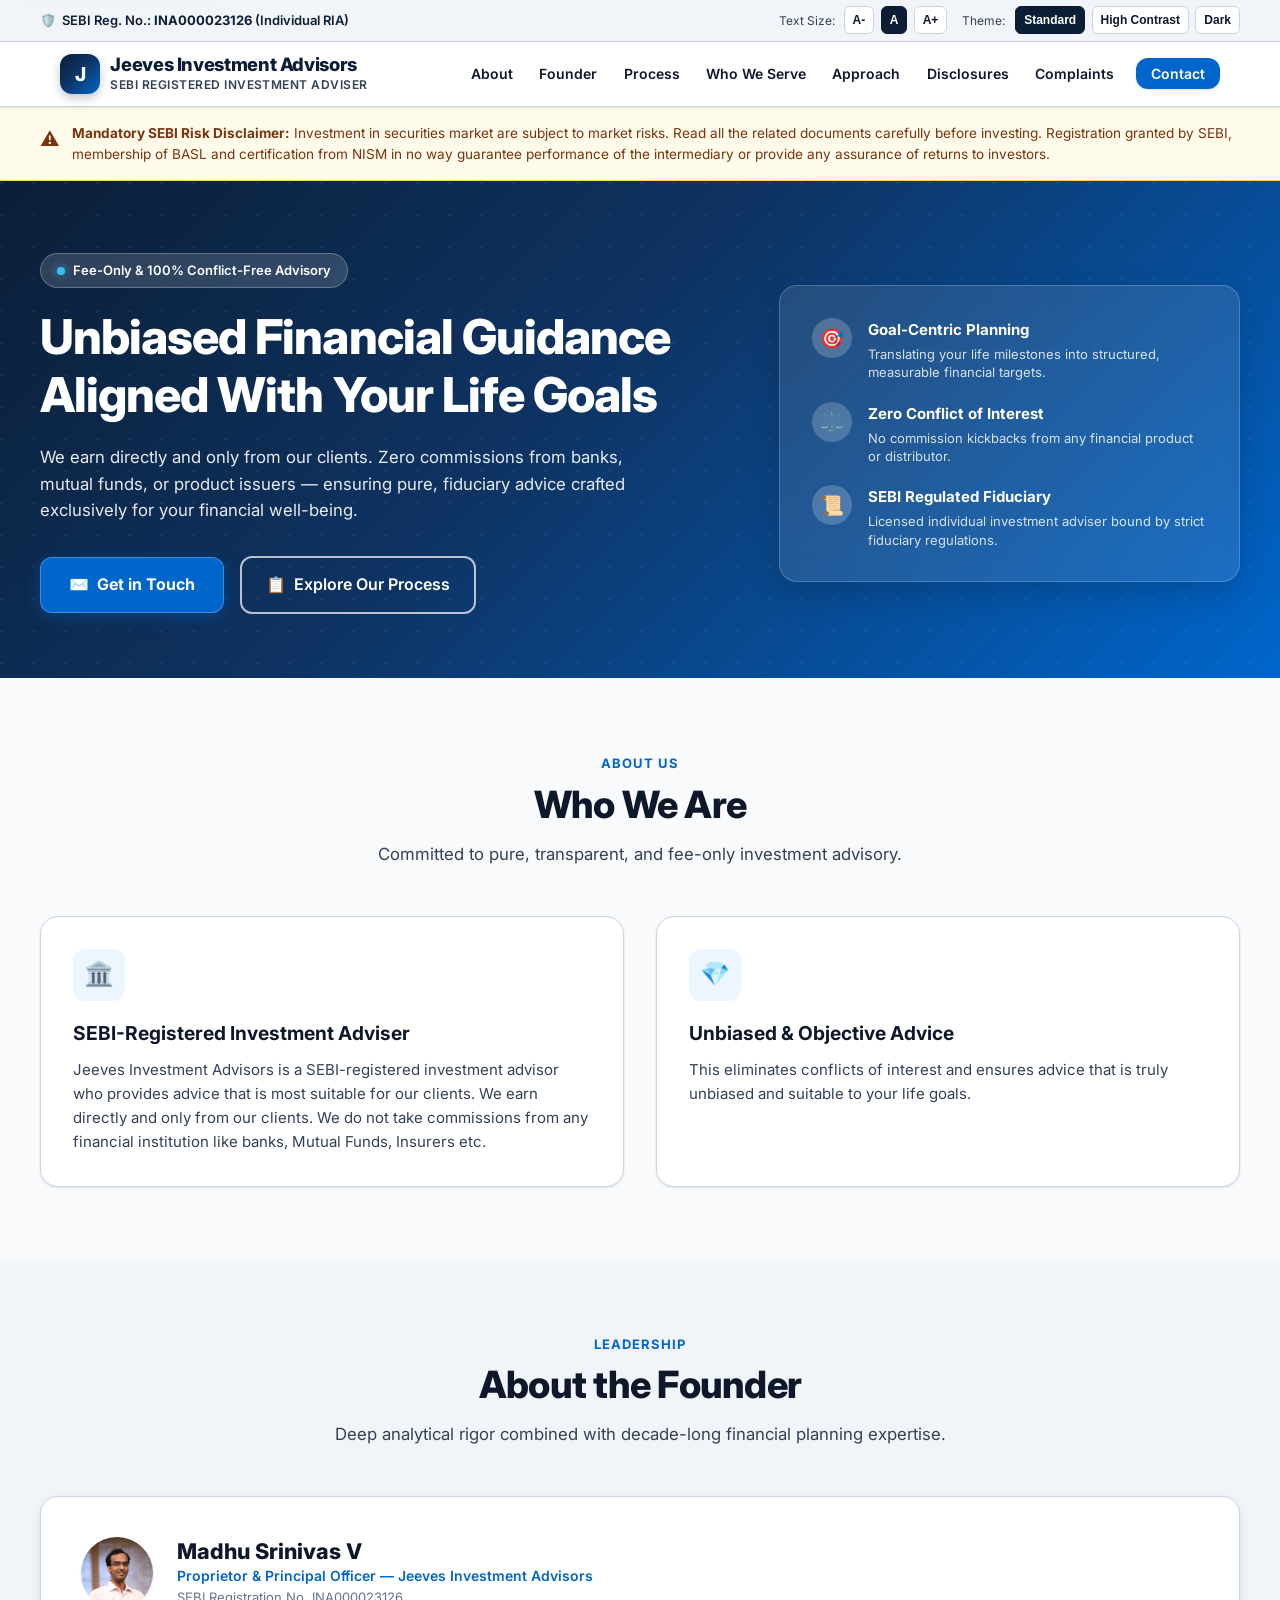
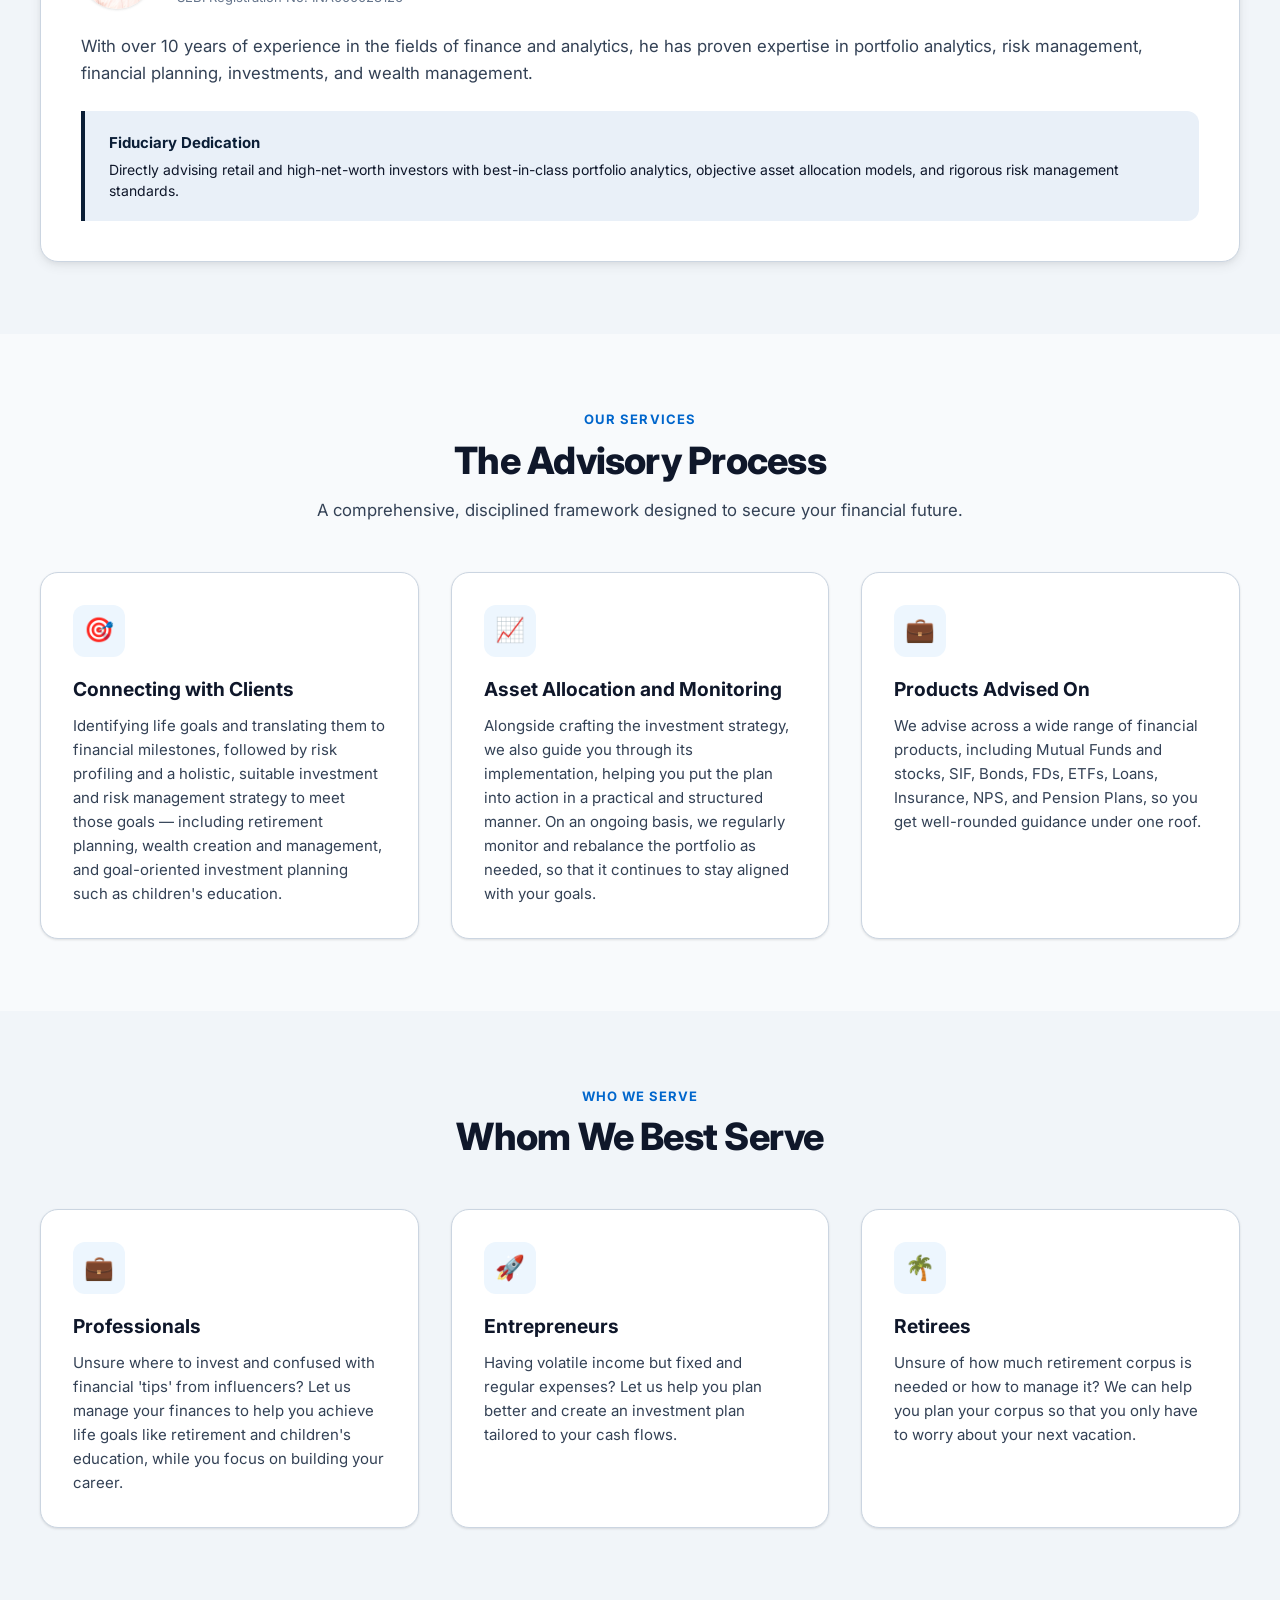
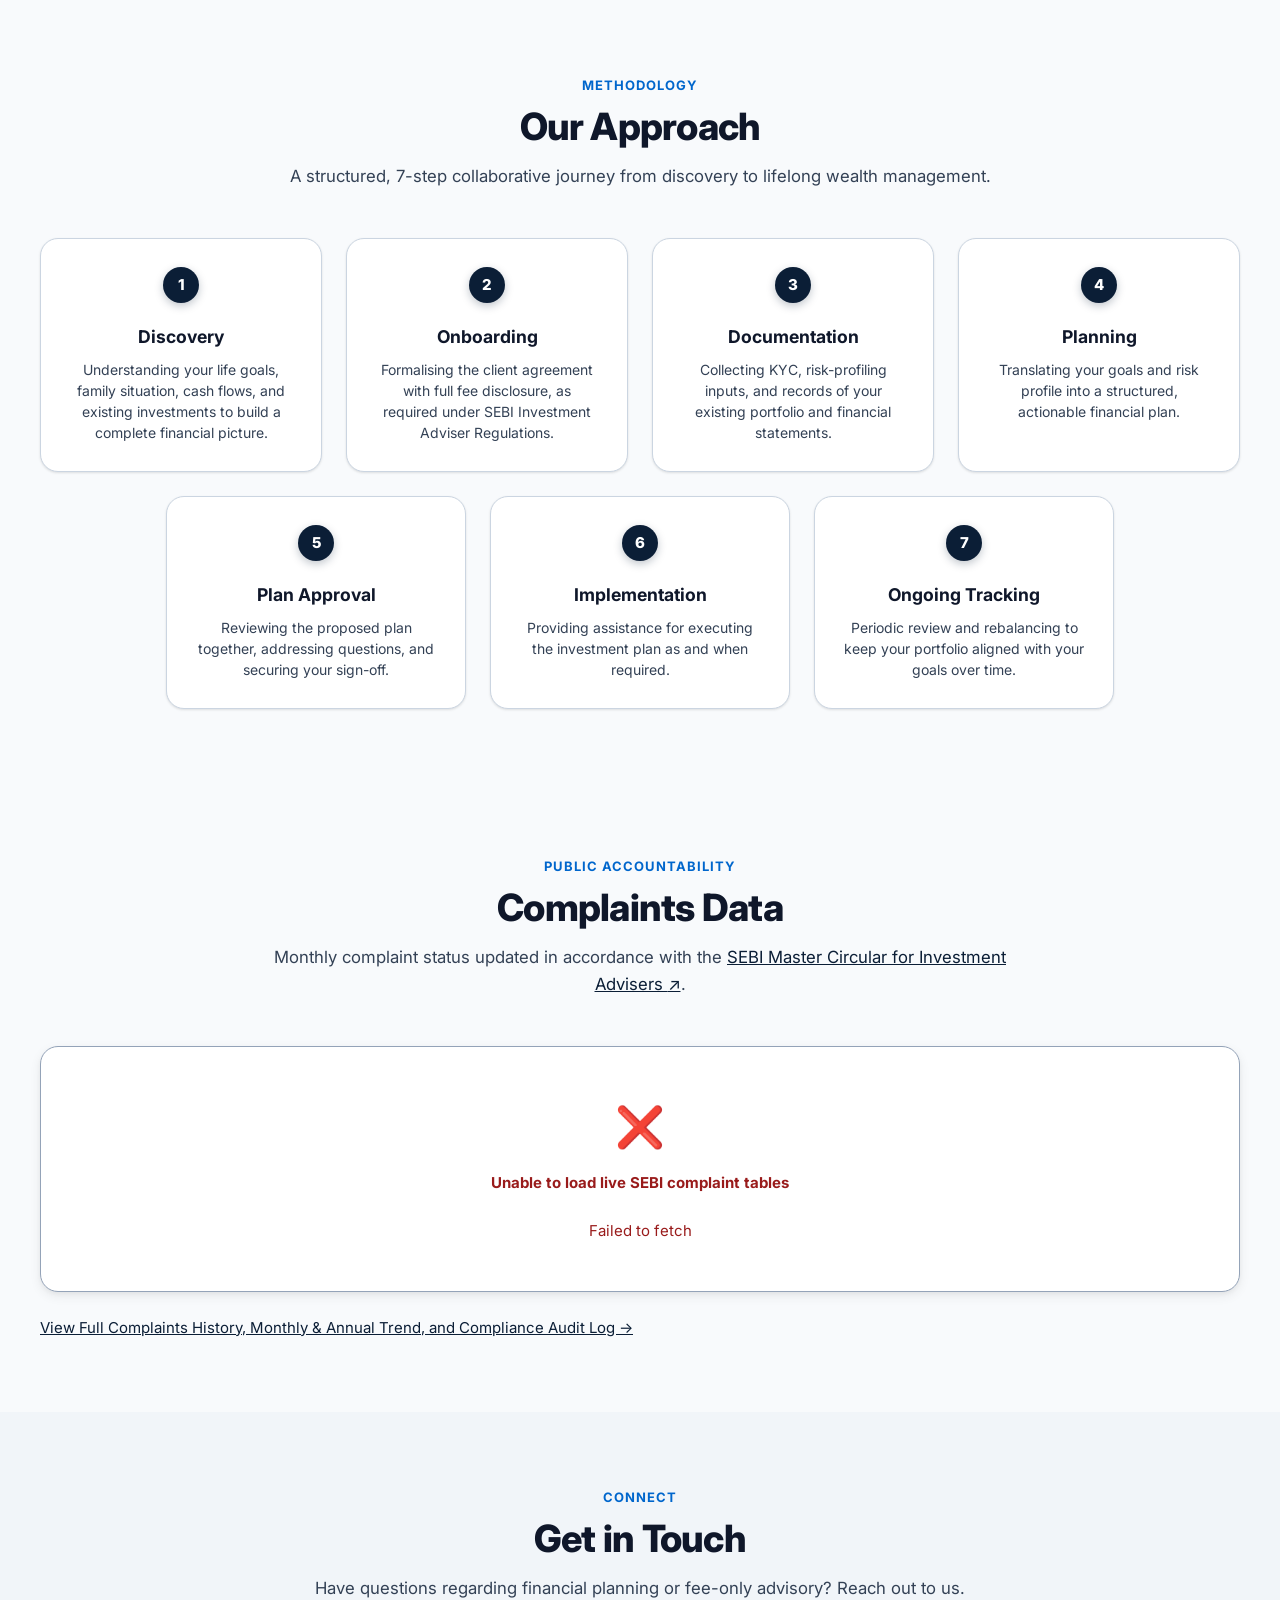
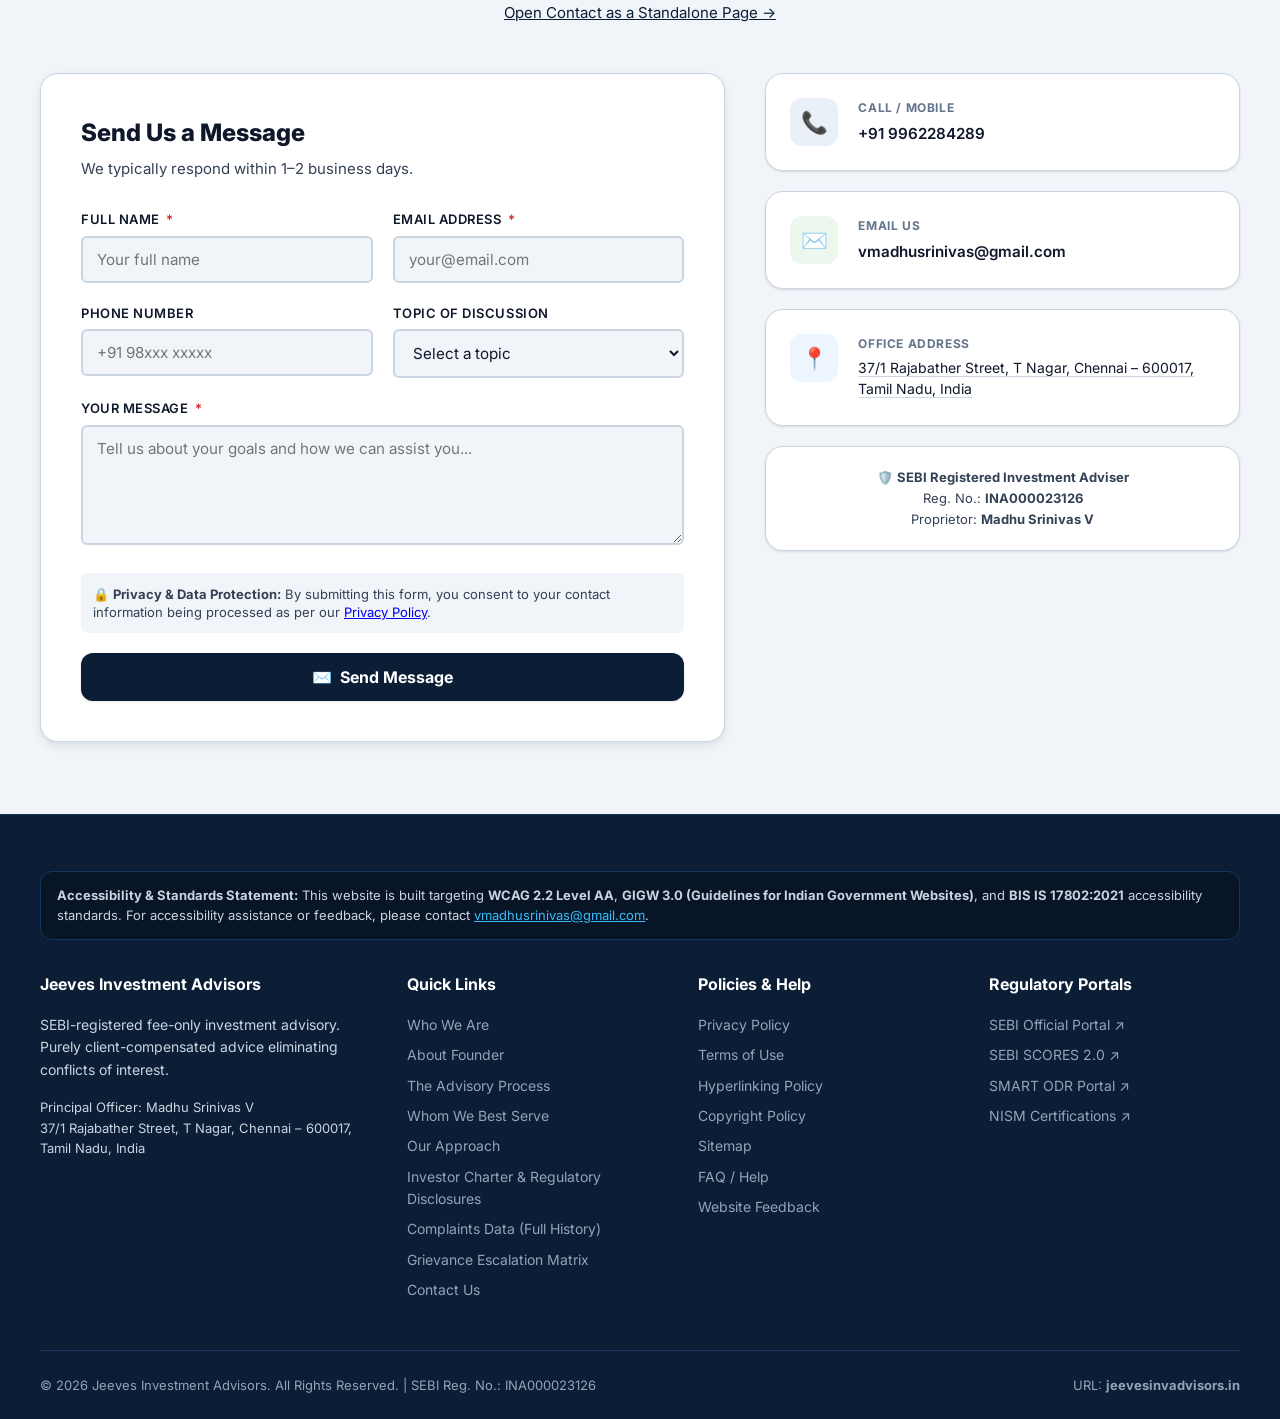
==== commit 58dc2231: "accessbility changes" ====
--- a/index.html
+++ b/index.html
@@ -459,7 +459,7 @@
               <input type="hidden" name="access_key" value="8bcebccf-7d29-41eb-b965-a63ec1e67888" data-field-value="config.web3formsAccessKey">
               <input type="hidden" name="subject" value="New Advisory Enquiry — Jeeves Investment Advisors">
               <input type="hidden" name="from_name" value="Jeeves Investment Advisors Website">
-              <input type="checkbox" name="botcheck" style="display:none;" aria-hidden="true">
+              <input type="checkbox" name="botcheck" aria-label="Leave this field blank" style="display:none;" aria-hidden="true">
 
               <div class="form-row">
                 <div class="form-group">
--- a/style.css
+++ b/style.css
@@ -394,7 +394,7 @@
 }
 
 .brand-tag {
-  font-size: 0.68rem;
+  font-size: 0.75rem;
   font-weight: 600;
   color: var(--text-muted);
   text-transform: uppercase;
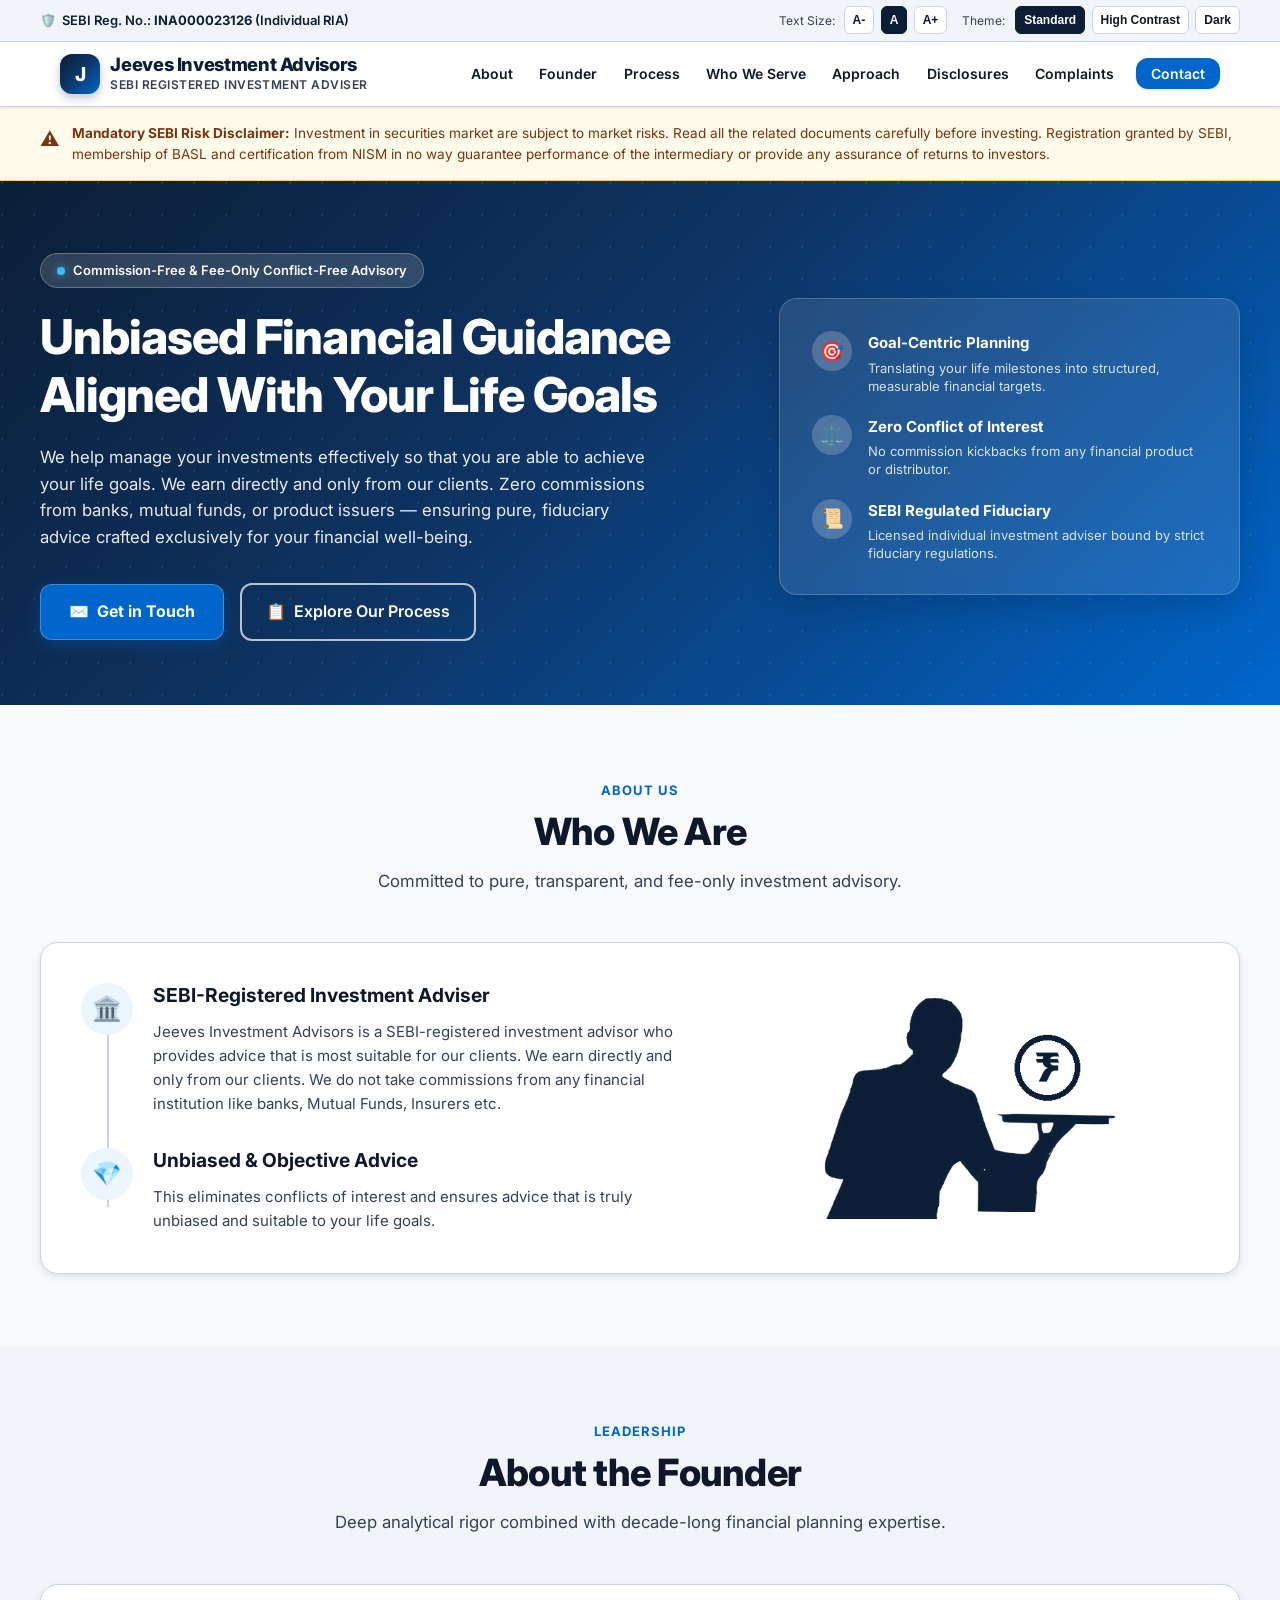
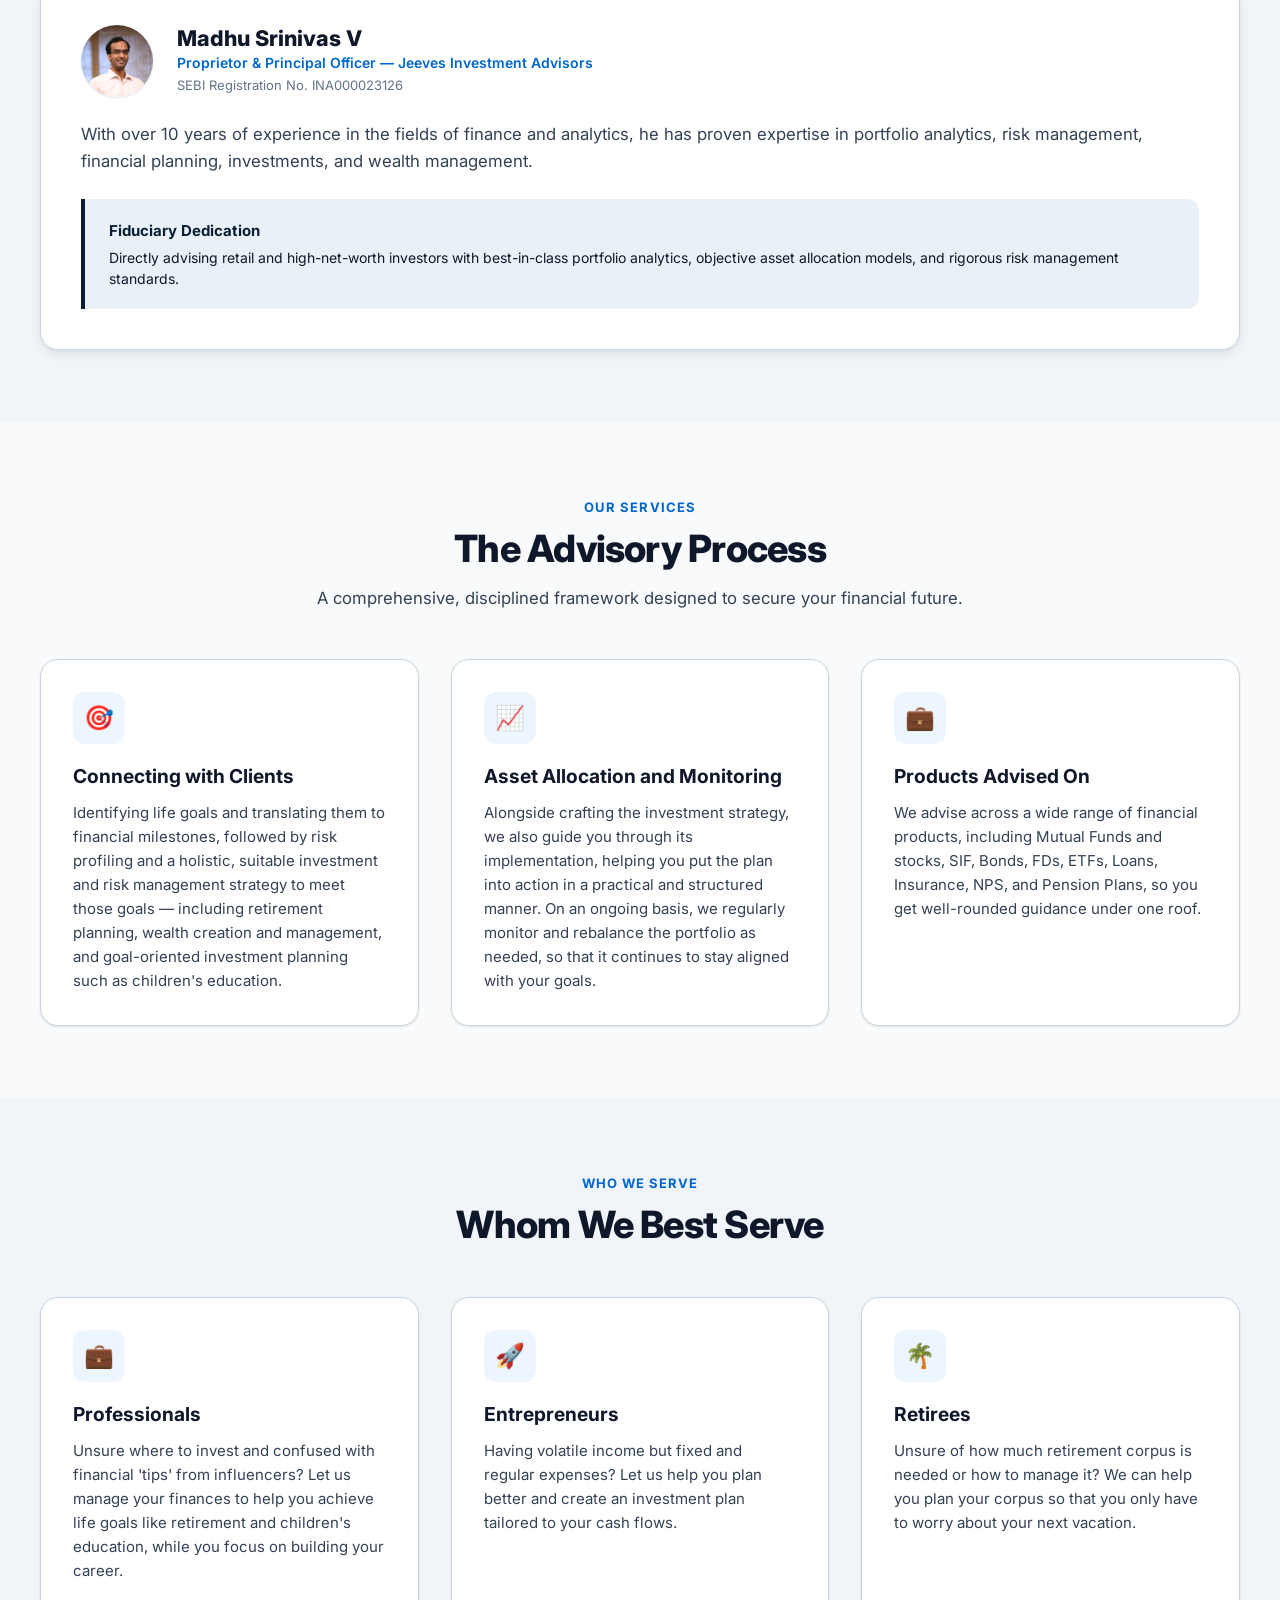
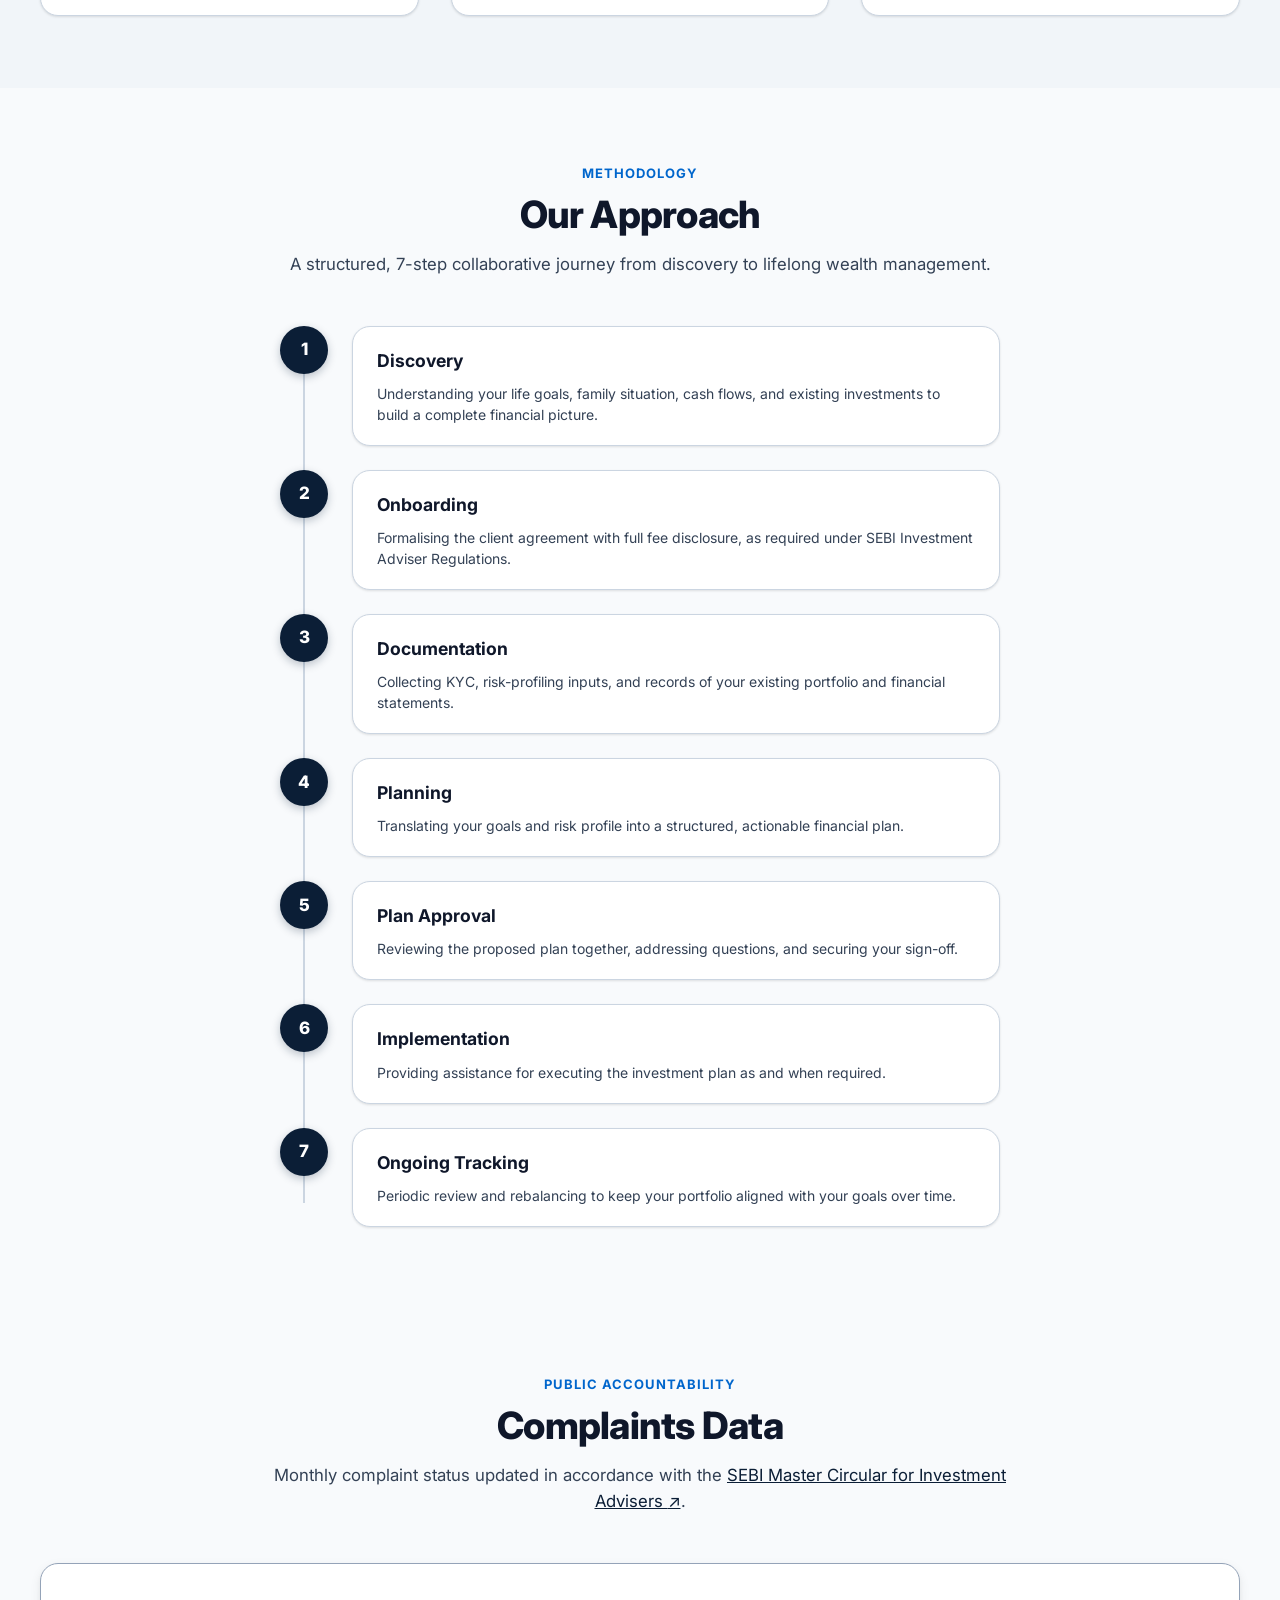
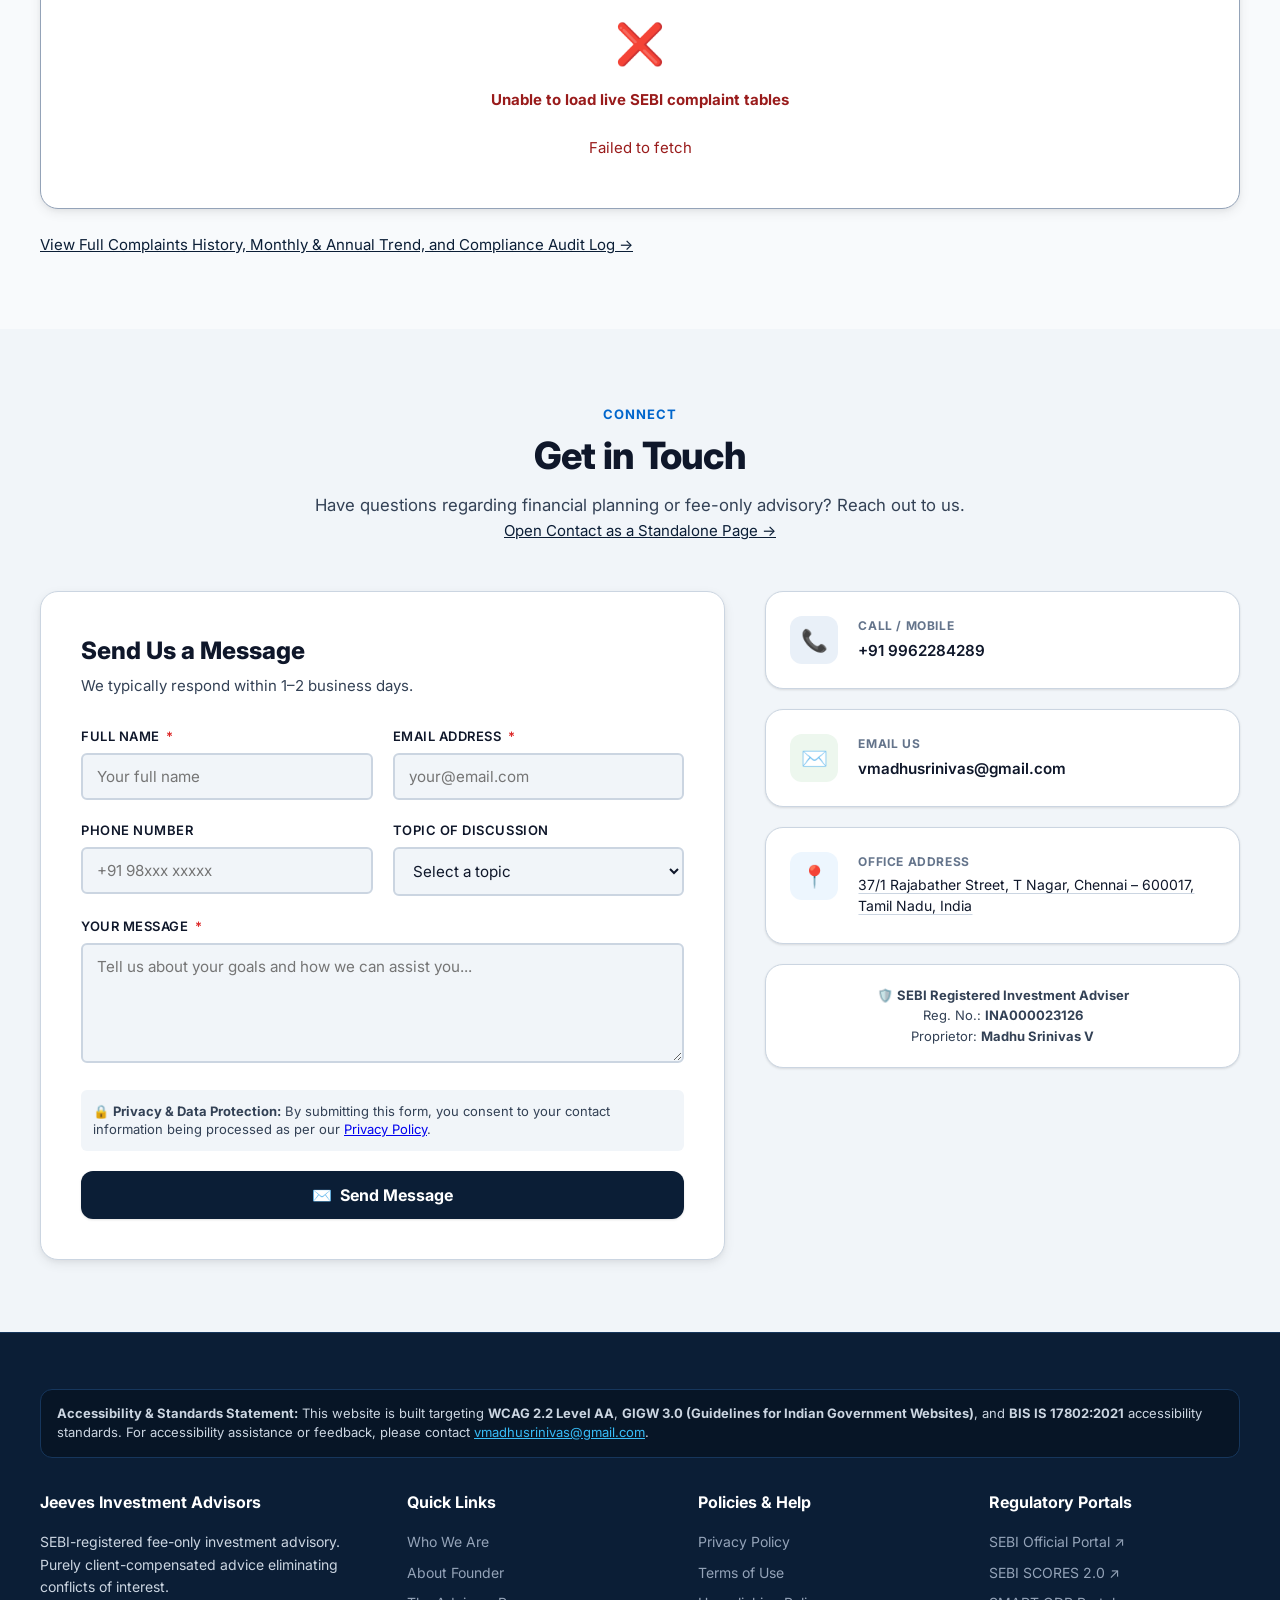
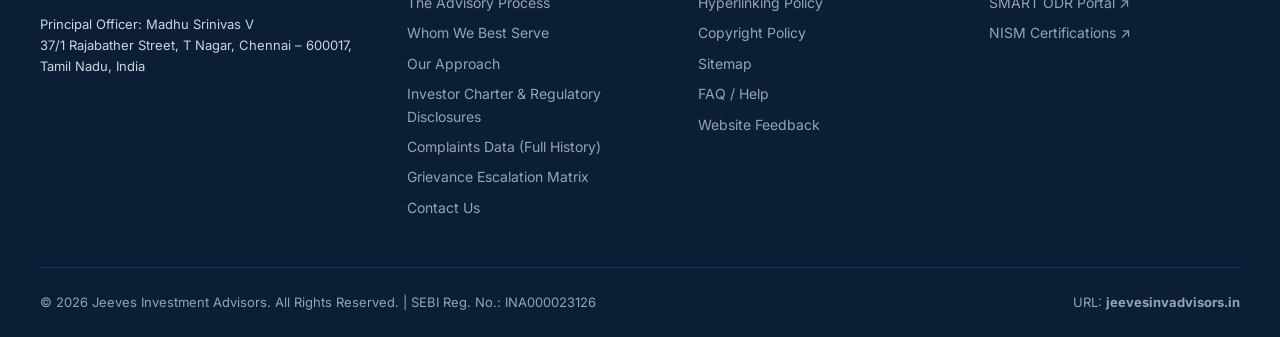
==== commit 9057a26f: "Add back-to-top button, refresh hero copy, and convert About/Approach sections to SmartArt-style dia" ====
--- a/index.html
+++ b/index.html
@@ -50,9 +50,9 @@
 
       <div class="toolbar-controls" role="region" aria-label="Accessibility Options">
         <span style="font-size:0.75rem; margin-right: 2px;">Text Size:</span>
-        <button type="button" class="btn-toolbar" id="btn-font-sm" aria-label="Decrease text size" aria-pressed="false">A-</button>
+        <button type="button" class="btn-toolbar" id="btn-font-sm" aria-label="A- Decrease text size" aria-pressed="false">A-</button>
         <button type="button" class="btn-toolbar active" id="btn-font-md" aria-label="Normal text size" aria-pressed="true">A</button>
-        <button type="button" class="btn-toolbar" id="btn-font-lg" aria-label="Increase text size" aria-pressed="false">A+</button>
+        <button type="button" class="btn-toolbar" id="btn-font-lg" aria-label="A+ Increase text size" aria-pressed="false">A+</button>
 
         <span style="font-size:0.75rem; margin: 0 4px 0 8px;">Theme:</span>
         <button type="button" class="btn-toolbar" id="btn-theme-default"
@@ -67,7 +67,7 @@
   <!-- Site Header -->
   <header class="site-header">
     <div class="header-inner">
-      <a href="#home" class="brand-logo" aria-label="Jeeves Investment Advisors Homepage">
+      <a href="#home" class="brand-logo">
         <div class="brand-icon" aria-hidden="true">J</div>
         <div class="brand-text">
           <span class="brand-name">Jeeves Investment Advisors</span>
@@ -118,13 +118,14 @@
         <div class="hero-content">
           <div class="hero-badge">
             <span class="hero-badge-dot"></span>
-            <span>Fee-Only & 100% Conflict-Free Advisory</span>
+            <span>Commission-Free & Fee-Only Conflict-Free Advisory</span>
           </div>
           <h1 id="hero-heading" class="hero-title">
             Unbiased Financial Guidance Aligned With Your Life Goals
           </h1>
           <p class="hero-subtitle">
-            We earn directly and only from our clients. Zero commissions from banks, mutual funds, or product issuers —
+            We help manage your investments effectively so that you are able to achieve your life goals. We earn
+            directly and only from our clients. Zero commissions from banks, mutual funds, or product issuers —
             ensuring pure, fiduciary advice crafted exclusively for your financial well-being.
           </p>
           <div class="hero-actions">
@@ -137,31 +138,31 @@
           </div>
         </div>
 
-        <div class="hero-card-trust" aria-label="Core Advisory Principles">
-          <div class="trust-item">
+        <ul class="hero-card-trust" role="list" aria-label="Core Advisory Principles">
+          <li class="trust-item">
             <div class="trust-icon" aria-hidden="true">🎯</div>
             <div>
               <div class="trust-title">Goal-Centric Planning</div>
               <div class="trust-desc">Translating your life milestones into structured, measurable financial targets.
               </div>
             </div>
-          </div>
-          <div class="trust-item">
+          </li>
+          <li class="trust-item">
             <div class="trust-icon" aria-hidden="true">⚖️</div>
             <div>
               <div class="trust-title">Zero Conflict of Interest</div>
               <div class="trust-desc">No commission kickbacks from any financial product or distributor.</div>
             </div>
-          </div>
-          <div class="trust-item">
+          </li>
+          <li class="trust-item">
             <div class="trust-icon" aria-hidden="true">📜</div>
             <div>
               <div class="trust-title">SEBI Regulated Fiduciary</div>
               <div class="trust-desc">Licensed individual investment adviser bound by strict fiduciary regulations.
               </div>
             </div>
-          </div>
-        </div>
+          </li>
+        </ul>
       </div>
     </section>
 
@@ -176,24 +177,34 @@
           </p>
         </div>
 
-        <div class="grid-2">
-          <div class="card">
-            <div class="card-icon" aria-hidden="true">🏛️</div>
-            <h3 class="card-title">SEBI-Registered Investment Adviser</h3>
-            <p class="card-desc">
-              Jeeves Investment Advisors is a SEBI-registered investment advisor who provides advice that is most
-              suitable for our clients. We earn directly and only from our clients. We do not take commissions from any
-              financial institution like banks, Mutual Funds, Insurers etc.
-            </p>
-          </div>
-
-          <div class="card">
-            <div class="card-icon" aria-hidden="true">💎</div>
-            <h3 class="card-title">Unbiased & Objective Advice</h3>
-            <p class="card-desc">
-              This eliminates conflicts of interest and ensures advice that is truly unbiased and suitable to your life
-              goals.
-            </p>
+        <div class="about-smartart">
+          <ul class="about-points" role="list">
+            <li class="about-point">
+              <div class="about-point-icon" aria-hidden="true">🏛️</div>
+              <div>
+                <h3 class="card-title">SEBI-Registered Investment Adviser</h3>
+                <p class="card-desc">
+                  Jeeves Investment Advisors is a SEBI-registered investment advisor who provides advice that is most
+                  suitable for our clients. We earn directly and only from our clients. We do not take commissions from any
+                  financial institution like banks, Mutual Funds, Insurers etc.
+                </p>
+              </div>
+            </li>
+
+            <li class="about-point">
+              <div class="about-point-icon" aria-hidden="true">💎</div>
+              <div>
+                <h3 class="card-title">Unbiased & Objective Advice</h3>
+                <p class="card-desc">
+                  This eliminates conflicts of interest and ensures advice that is truly unbiased and suitable to your life
+                  goals.
+                </p>
+              </div>
+            </li>
+          </ul>
+
+          <div class="about-figure" aria-hidden="true">
+            <div class="about-figure-visual"></div>
           </div>
         </div>
       </div>
@@ -212,7 +223,7 @@
 
         <div class="founder-card">
           <div class="founder-meta">
-            <img class="founder-avatar" src="images/founder-linkedin-headshot.jpeg" alt="" width="72" height="72">
+            <img class="founder-avatar" src="images/founder-linkedin-headshot.jpeg" alt="Madhu Srinivas V, Founder and Principal Officer of Jeeves Investment Advisors" width="72" height="72">
             <div>
               <h3 class="founder-name" data-field="founder.name">Madhu Srinivas V</h3>
               <div class="founder-role" data-field="founder.role">Proprietor & Principal Officer — Jeeves Investment Advisors</div>
@@ -247,9 +258,9 @@
           </p>
         </div>
 
-        <div class="grid-3">
+        <ul class="grid-3" role="list">
           <!-- Service 1 -->
-          <div class="card">
+          <li class="card">
             <div class="card-icon" aria-hidden="true">🎯</div>
             <h3 class="card-title">Connecting with Clients</h3>
             <p class="card-desc">
@@ -258,10 +269,10 @@
               planning, wealth creation and management, and goal-oriented investment planning such as children's
               education.
             </p>
-          </div>
+          </li>
 
           <!-- Service 2 -->
-          <div class="card">
+          <li class="card">
             <div class="card-icon" aria-hidden="true">📈</div>
             <h3 class="card-title">Asset Allocation and Monitoring</h3>
             <p class="card-desc">
@@ -269,18 +280,18 @@
               put the plan into action in a practical and structured manner. On an ongoing basis, we regularly
               monitor and rebalance the portfolio as needed, so that it continues to stay aligned with your goals.
             </p>
-          </div>
+          </li>
 
           <!-- Service 3 -->
-          <div class="card">
+          <li class="card">
             <div class="card-icon" aria-hidden="true">💼</div>
             <h3 class="card-title">Products Advised On</h3>
             <p class="card-desc">
               We advise across a wide range of financial products, including Mutual Funds and stocks, SIF, Bonds,
               FDs, ETFs, Loans, Insurance, NPS, and Pension Plans, so you get well-rounded guidance under one roof.
             </p>
-          </div>
-        </div>
+          </li>
+        </ul>
       </div>
     </section>
 
@@ -292,8 +303,8 @@
           <h2 id="whom-we-serve-heading" class="section-title">Whom We Best Serve</h2>
         </div>
 
-        <div class="grid-3">
-          <div class="card">
+        <ul class="grid-3" role="list">
+          <li class="card">
             <div class="card-icon" aria-hidden="true">💼</div>
             <h3 class="card-title">Professionals</h3>
             <p class="card-desc">
@@ -301,26 +312,26 @@
               to help you achieve life goals like retirement and children's education, while you focus on building
               your career.
             </p>
-          </div>
-
-          <div class="card">
+          </li>
+
+          <li class="card">
             <div class="card-icon" aria-hidden="true">🚀</div>
             <h3 class="card-title">Entrepreneurs</h3>
             <p class="card-desc">
               Having volatile income but fixed and regular expenses? Let us help you plan better and create an
               investment plan tailored to your cash flows.
             </p>
-          </div>
-
-          <div class="card">
+          </li>
+
+          <li class="card">
             <div class="card-icon" aria-hidden="true">🌴</div>
             <h3 class="card-title">Retirees</h3>
             <p class="card-desc">
               Unsure of how much retirement corpus is needed or how to manage it? We can help you plan your corpus so
               that you only have to worry about your next vacation.
             </p>
-          </div>
-        </div>
+          </li>
+        </ul>
       </div>
     </section>
 
@@ -335,72 +346,72 @@
           </p>
         </div>
 
-        <div class="process-grid">
+        <ol class="process-grid" role="list">
           <!-- Step 1 -->
-          <div class="process-card">
-            <div class="process-step-num"><span class="sr-only">Step 1</span><span aria-hidden="true">1</span></div>
-            <h3 class="process-title">Discovery</h3>
-            <p class="process-desc">
-              Understanding your life goals, family situation, cash flows, and existing investments to build a
-              complete financial picture.
-            </p>
-          </div>
+          <li class="process-card">
+            <div class="process-step-num" aria-hidden="true">1</div>
+            <div class="process-body">
+              <h3 class="process-title">Discovery</h3>
+              <p class="process-desc">Understanding your life goals, family situation, cash flows, and existing investments to build a
+              complete financial picture.</p>
+            </div>
+          </li>
 
           <!-- Step 2 -->
-          <div class="process-card">
-            <div class="process-step-num"><span class="sr-only">Step 2</span><span aria-hidden="true">2</span></div>
-            <h3 class="process-title">Onboarding</h3>
-            <p class="process-desc">
-              Formalising the client agreement with full fee disclosure, as required under SEBI Investment Adviser
-              Regulations.
-            </p>
-          </div>
+          <li class="process-card">
+            <div class="process-step-num" aria-hidden="true">2</div>
+            <div class="process-body">
+              <h3 class="process-title">Onboarding</h3>
+              <p class="process-desc">Formalising the client agreement with full fee disclosure, as required under SEBI Investment Adviser
+              Regulations.</p>
+            </div>
+          </li>
 
           <!-- Step 3 -->
-          <div class="process-card">
-            <div class="process-step-num"><span class="sr-only">Step 3</span><span aria-hidden="true">3</span></div>
-            <h3 class="process-title">Documentation</h3>
-            <p class="process-desc">
-              Collecting KYC, risk-profiling inputs, and records of your existing portfolio and financial statements.
-            </p>
-          </div>
+          <li class="process-card">
+            <div class="process-step-num" aria-hidden="true">3</div>
+            <div class="process-body">
+              <h3 class="process-title">Documentation</h3>
+              <p class="process-desc">Collecting KYC, risk-profiling inputs, and records of your existing portfolio and financial statements.</p>
+            </div>
+          </li>
 
           <!-- Step 4 -->
-          <div class="process-card">
-            <div class="process-step-num"><span class="sr-only">Step 4</span><span aria-hidden="true">4</span></div>
-            <h3 class="process-title">Planning</h3>
-            <p class="process-desc">
-              Translating your goals and risk profile into a structured, actionable financial plan.
-            </p>
-          </div>
+          <li class="process-card">
+            <div class="process-step-num" aria-hidden="true">4</div>
+            <div class="process-body">
+              <h3 class="process-title">Planning</h3>
+              <p class="process-desc">Translating your goals and risk profile into a structured, actionable financial plan.</p>
+            </div>
+          </li>
 
           <!-- Step 5 -->
-          <div class="process-card">
-            <div class="process-step-num"><span class="sr-only">Step 5</span><span aria-hidden="true">5</span></div>
-            <h3 class="process-title">Plan Approval</h3>
-            <p class="process-desc">
-              Reviewing the proposed plan together, addressing questions, and securing your sign-off.
-            </p>
-          </div>
+          <li class="process-card">
+            <div class="process-step-num" aria-hidden="true">5</div>
+            <div class="process-body">
+              <h3 class="process-title">Plan Approval</h3>
+              <p class="process-desc">Reviewing the proposed plan together, addressing questions, and securing your sign-off.</p>
+            </div>
+          </li>
 
           <!-- Step 6 -->
-          <div class="process-card">
-            <div class="process-step-num"><span class="sr-only">Step 6</span><span aria-hidden="true">6</span></div>
-            <h3 class="process-title">Implementation</h3>
-            <p class="process-desc">
-              Providing assistance for executing the investment plan as and when required.
-            </p>
-          </div>
+          <li class="process-card">
+            <div class="process-step-num" aria-hidden="true">6</div>
+            <div class="process-body">
+              <h3 class="process-title">Implementation</h3>
+              <p class="process-desc">Providing assistance for executing the investment plan as and when required.</p>
+            </div>
+          </li>
 
           <!-- Step 7 -->
-          <div class="process-card">
-            <div class="process-step-num"><span class="sr-only">Step 7</span><span aria-hidden="true">7</span></div>
-            <h3 class="process-title">Ongoing Tracking</h3>
-            <p class="process-desc">
-              Periodic review and rebalancing to keep your portfolio aligned with your goals over time.
-            </p>
-          </div>
-        </div>
+          <li class="process-card">
+            <div class="process-step-num" aria-hidden="true">7</div>
+            <div class="process-body">
+              <h3 class="process-title">Ongoing Tracking</h3>
+              <p class="process-desc">Periodic review and rebalancing to keep your portfolio aligned with your goals over time.</p>
+            </div>
+          </li>
+        </ol>
       </div>
     </section>
 
@@ -647,6 +658,10 @@
     </div>
   </footer>
 
+  <button type="button" id="backToTop" class="back-to-top" aria-label="Back to top">
+    <span aria-hidden="true">↑</span>
+  </button>
+
   <!-- Scripts -->
   <script src="script.js"></script>
 </body>
--- a/style.css
+++ b/style.css
@@ -653,6 +653,8 @@
 }
 
 .hero-card-trust {
+  list-style: none;
+  margin: 0;
   background: rgba(255, 255, 255, 0.1);
   backdrop-filter: blur(12px);
   border: 1px solid rgba(255, 255, 255, 0.2);
@@ -801,12 +803,18 @@
   grid-template-columns: repeat(2, 1fr);
   gap: 2rem;
   align-items: stretch;
+  list-style: none;
+  margin: 0;
+  padding: 0;
 }
 
 .grid-3 {
   display: grid;
   grid-template-columns: repeat(3, 1fr);
   gap: 2rem;
+  list-style: none;
+  margin: 0;
+  padding: 0;
 }
 
 .grid-4 {
@@ -879,6 +887,97 @@
   line-height: 1.6;
 }
 
+/* ── Who We Are (SmartArt) ── */
+.about-smartart {
+  display: grid;
+  grid-template-columns: 1.3fr 1fr;
+  gap: 2.5rem;
+  align-items: center;
+  background-color: var(--bg-surface);
+  border: 1px solid var(--border-color);
+  border-radius: var(--radius-lg);
+  padding: 2.5rem;
+  box-shadow: var(--shadow-md);
+}
+
+[data-theme="high-contrast"] .about-smartart {
+  background-color: #0a0a0a;
+  border: 2px solid #ffffff;
+}
+
+.about-points {
+  position: relative;
+  list-style: none;
+  margin: 0;
+  padding: 0;
+  display: flex;
+  flex-direction: column;
+  gap: 2rem;
+}
+
+.about-points::before {
+  content: '';
+  position: absolute;
+  left: 26px;
+  top: 26px;
+  bottom: 26px;
+  width: 2px;
+  background-color: var(--border-color);
+}
+
+.about-point {
+  display: flex;
+  gap: 1.25rem;
+  position: relative;
+}
+
+.about-point-icon {
+  width: 52px;
+  height: 52px;
+  border-radius: 50%;
+  display: flex;
+  align-items: center;
+  justify-content: center;
+  font-size: 1.5rem;
+  flex-shrink: 0;
+  background-color: var(--secondary-light);
+  color: var(--secondary);
+  position: relative;
+  z-index: 1;
+}
+
+[data-theme="high-contrast"] .about-point-icon {
+  background-color: #000000;
+  color: #ffff00;
+  border: 1px solid #ffff00;
+}
+
+.about-figure {
+  display: flex;
+  align-items: center;
+  justify-content: center;
+  height: 100%;
+}
+
+.about-figure-visual {
+  width: 100%;
+  max-width: 300px;
+  aspect-ratio: 424 / 312;
+  background-color: var(--primary);
+  -webkit-mask-image: url('images/jeeves-presenting.png');
+  mask-image: url('images/jeeves-presenting.png');
+  -webkit-mask-repeat: no-repeat;
+  mask-repeat: no-repeat;
+  -webkit-mask-position: center;
+  mask-position: center;
+  -webkit-mask-size: contain;
+  mask-size: contain;
+}
+
+[data-theme="high-contrast"] .about-figure-visual {
+  background-color: #ffff00;
+}
+
 /* ── Who We Are / Founder Highlight ── */
 .founder-card {
   background: var(--bg-surface);
@@ -978,46 +1077,62 @@
 /* ── Step / Process Flow (Our Approach) ── */
 .process-grid {
   display: flex;
-  flex-wrap: wrap;
-  justify-content: center;
+  flex-direction: column;
   gap: 1.5rem;
   position: relative;
+  list-style: none;
+  margin: 0;
+  padding: 0;
+  max-width: 720px;
+  margin-inline: auto;
+}
+
+.process-grid::before {
+  content: '';
+  position: absolute;
+  left: 23px;
+  top: 24px;
+  bottom: 24px;
+  width: 2px;
+  background-color: var(--border-color);
+  z-index: 0;
 }
 
 .process-card {
+  display: flex;
+  align-items: flex-start;
+  gap: 1.5rem;
+  text-align: left;
+}
+
+.process-body {
+  flex: 1;
   background-color: var(--bg-surface);
   border: 1px solid var(--border-color);
   border-radius: var(--radius-lg);
-  padding: 1.75rem;
-  position: relative;
-  display: flex;
-  flex-direction: column;
-  align-items: center;
-  text-align: center;
+  padding: 1.25rem 1.5rem;
   box-shadow: var(--shadow-sm);
   transition: transform var(--transition-speed), box-shadow var(--transition-speed);
-  flex: 1 1 240px;
-  max-width: 300px;
-}
-
-.process-card:hover {
-  transform: translateY(-4px);
+}
+
+.process-card:hover .process-body {
+  transform: translateX(4px);
   box-shadow: var(--shadow-lg);
   border-color: var(--primary);
 }
 
-[data-theme="high-contrast"] .process-card {
+[data-theme="high-contrast"] .process-body {
   background-color: #0a0a0a;
   border: 2px solid #ffffff;
 }
 
-[data-theme="high-contrast"] .process-card:hover {
+[data-theme="high-contrast"] .process-card:hover .process-body {
   border-color: #ffff00;
 }
 
 .process-step-num {
-  width: 36px;
-  height: 36px;
+  width: 48px;
+  height: 48px;
   background: var(--primary);
   color: #ffffff;
   border-radius: 50%;
@@ -1025,8 +1140,10 @@
   align-items: center;
   justify-content: center;
   font-weight: 800;
-  font-size: 0.9375rem;
-  margin-bottom: 1.25rem;
+  font-size: 1.0625rem;
+  flex-shrink: 0;
+  position: relative;
+  z-index: 1;
   box-shadow: 0 3px 8px rgba(11, 30, 54, 0.25);
 }
 
@@ -1788,9 +1905,22 @@
     grid-template-columns: 1fr;
   }
 
+  .about-smartart {
+    grid-template-columns: 1fr;
+    padding: 1.75rem;
+  }
+
+  .about-figure {
+    order: -1;
+  }
+
+  .about-figure-visual {
+    max-width: 220px;
+    margin: 0 auto;
+  }
+
   .process-card {
-    flex-basis: 100%;
-    max-width: 100%;
+    gap: 1rem;
   }
 
   .form-row {
@@ -1844,6 +1974,48 @@
     width: 100%;
     justify-content: center;
   }
+}
+
+/* ── Back to Top Button ── */
+.back-to-top {
+  position: fixed;
+  right: 1.5rem;
+  bottom: 1.5rem;
+  width: 48px;
+  height: 48px;
+  border-radius: 50%;
+  border: none;
+  background: var(--primary);
+  color: #ffffff;
+  font-size: 1.25rem;
+  line-height: 1;
+  display: flex;
+  align-items: center;
+  justify-content: center;
+  box-shadow: var(--shadow-lg);
+  cursor: pointer;
+  z-index: 500;
+  opacity: 0;
+  visibility: hidden;
+  transform: translateY(12px);
+  transition: opacity var(--transition-speed), transform var(--transition-speed), background-color var(--transition-speed);
+}
+
+.back-to-top.is-visible {
+  opacity: 1;
+  visibility: visible;
+  transform: translateY(0);
+}
+
+.back-to-top:hover,
+.back-to-top:focus-visible {
+  background: var(--primary-hover);
+}
+
+[data-theme="high-contrast"] .back-to-top {
+  background: #ffff00;
+  color: #000000;
+  border: 2px solid #ffffff;
 }
 
 /* ── Motion Sensitivity ── */
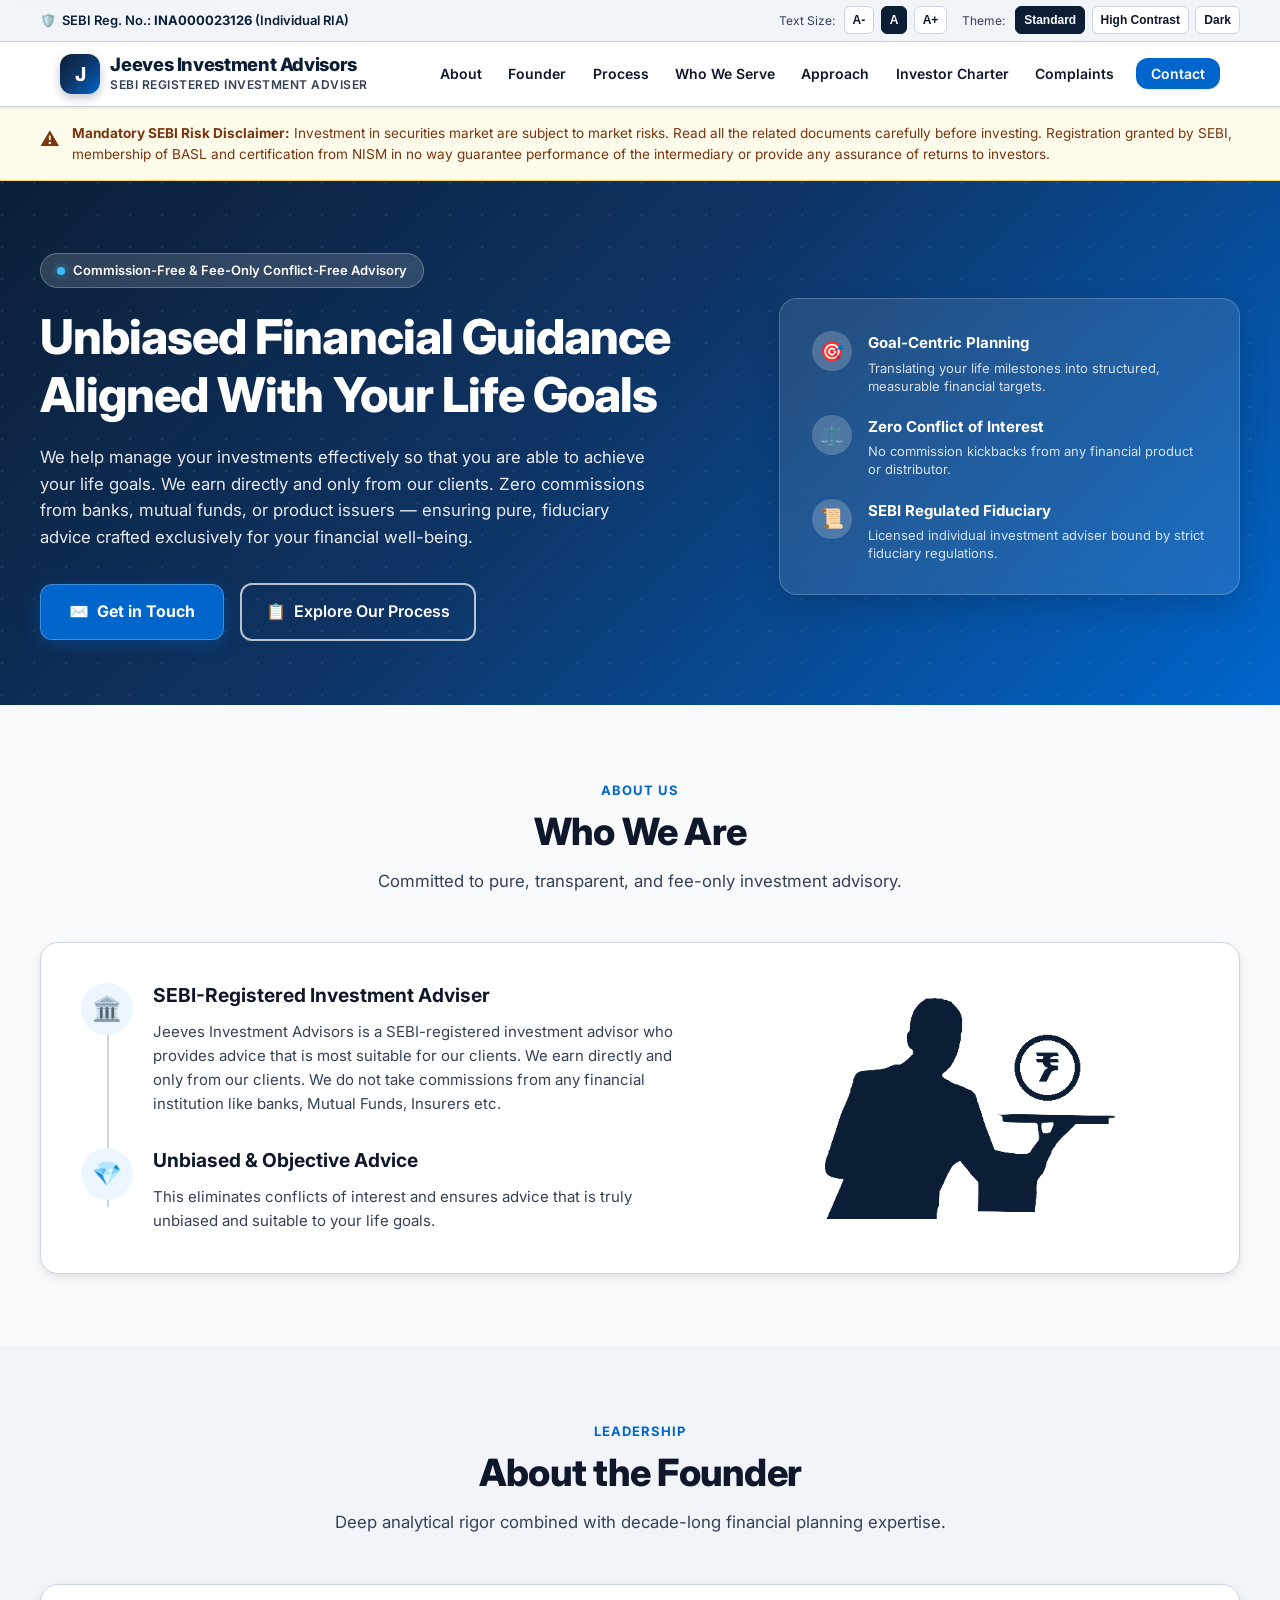
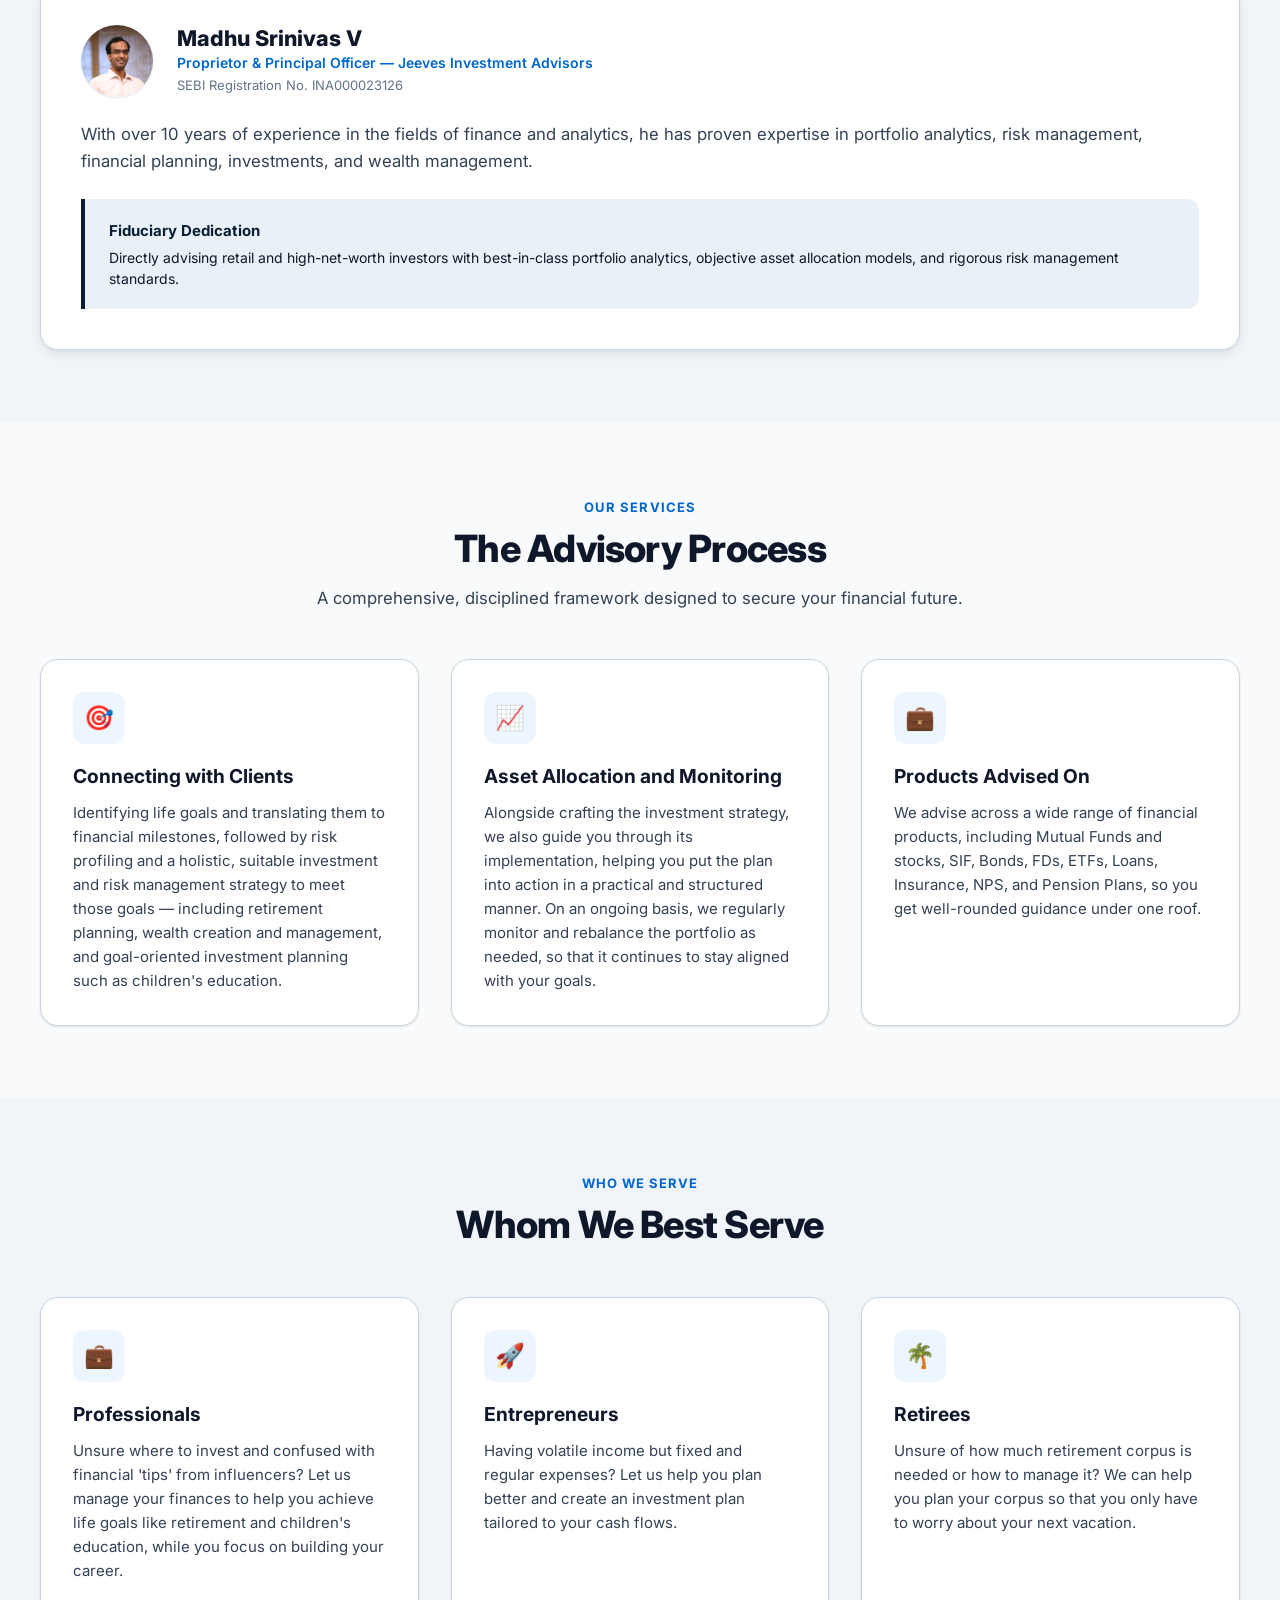
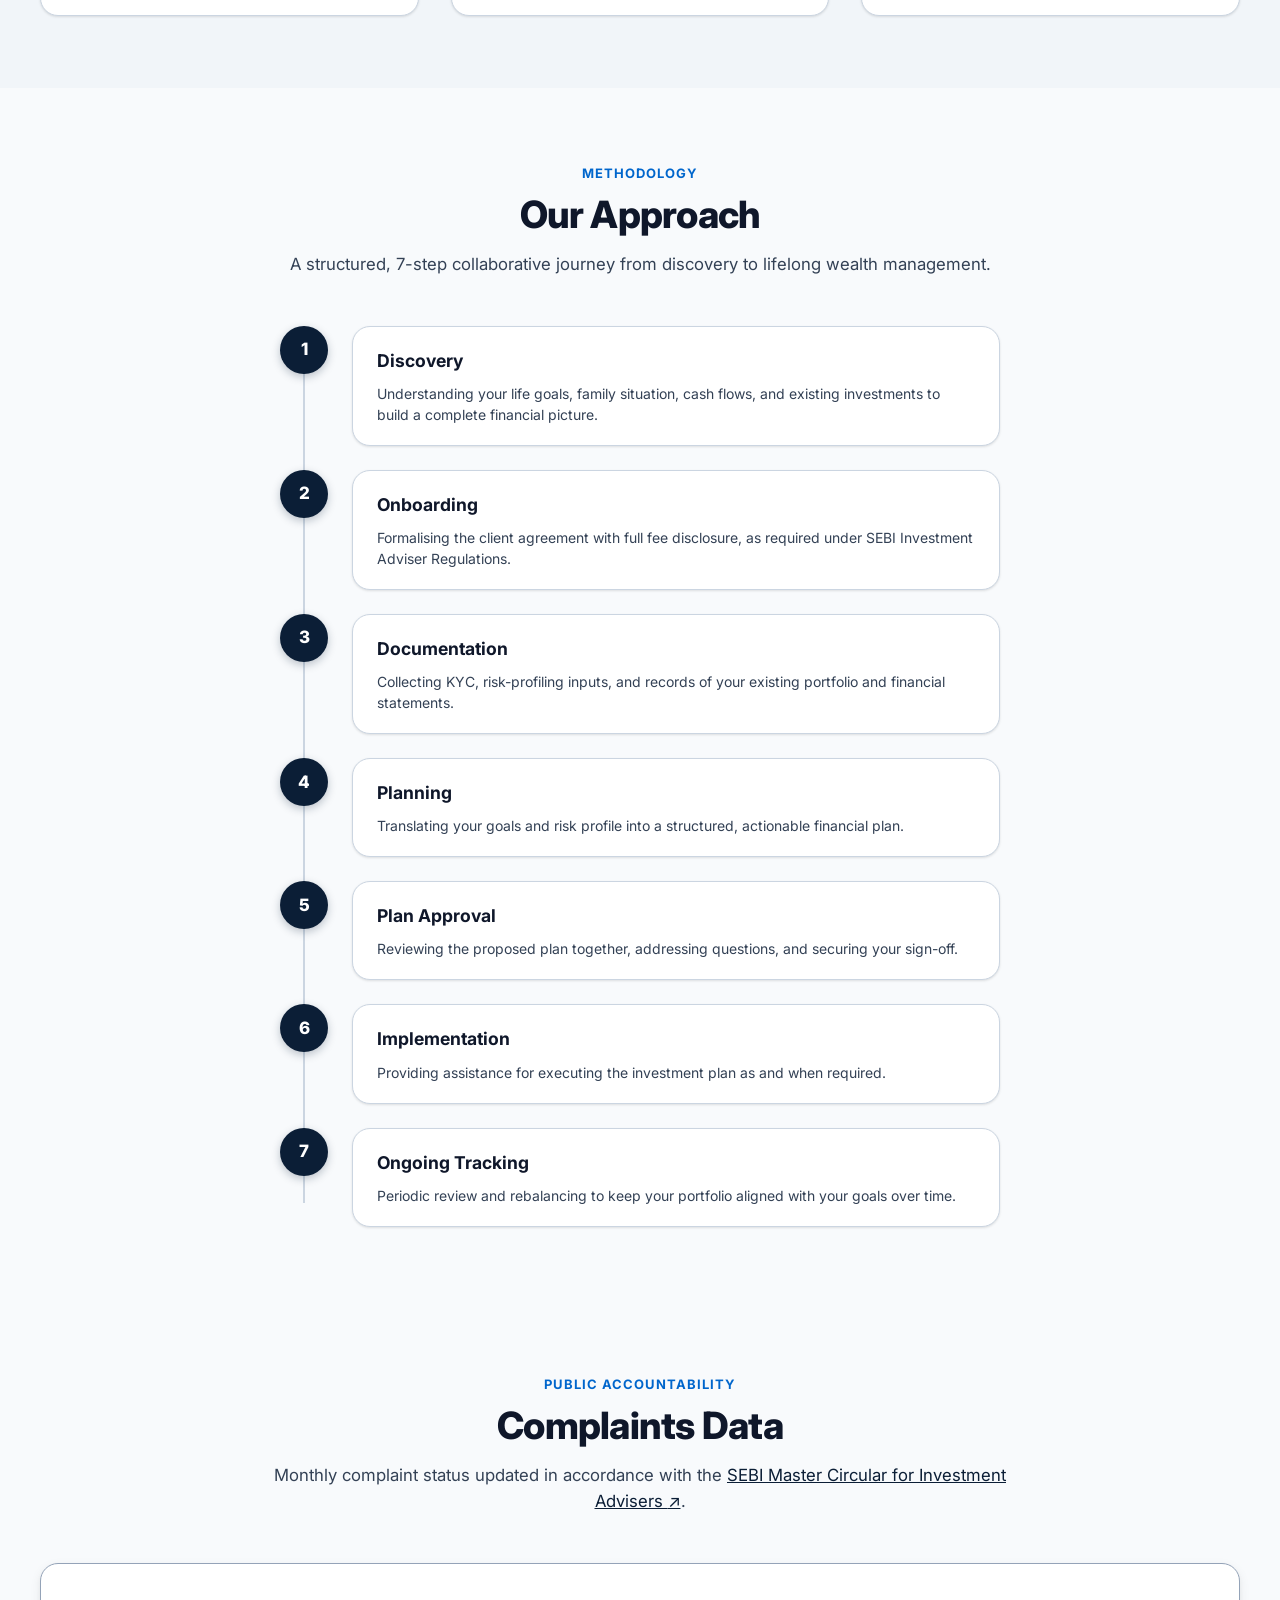
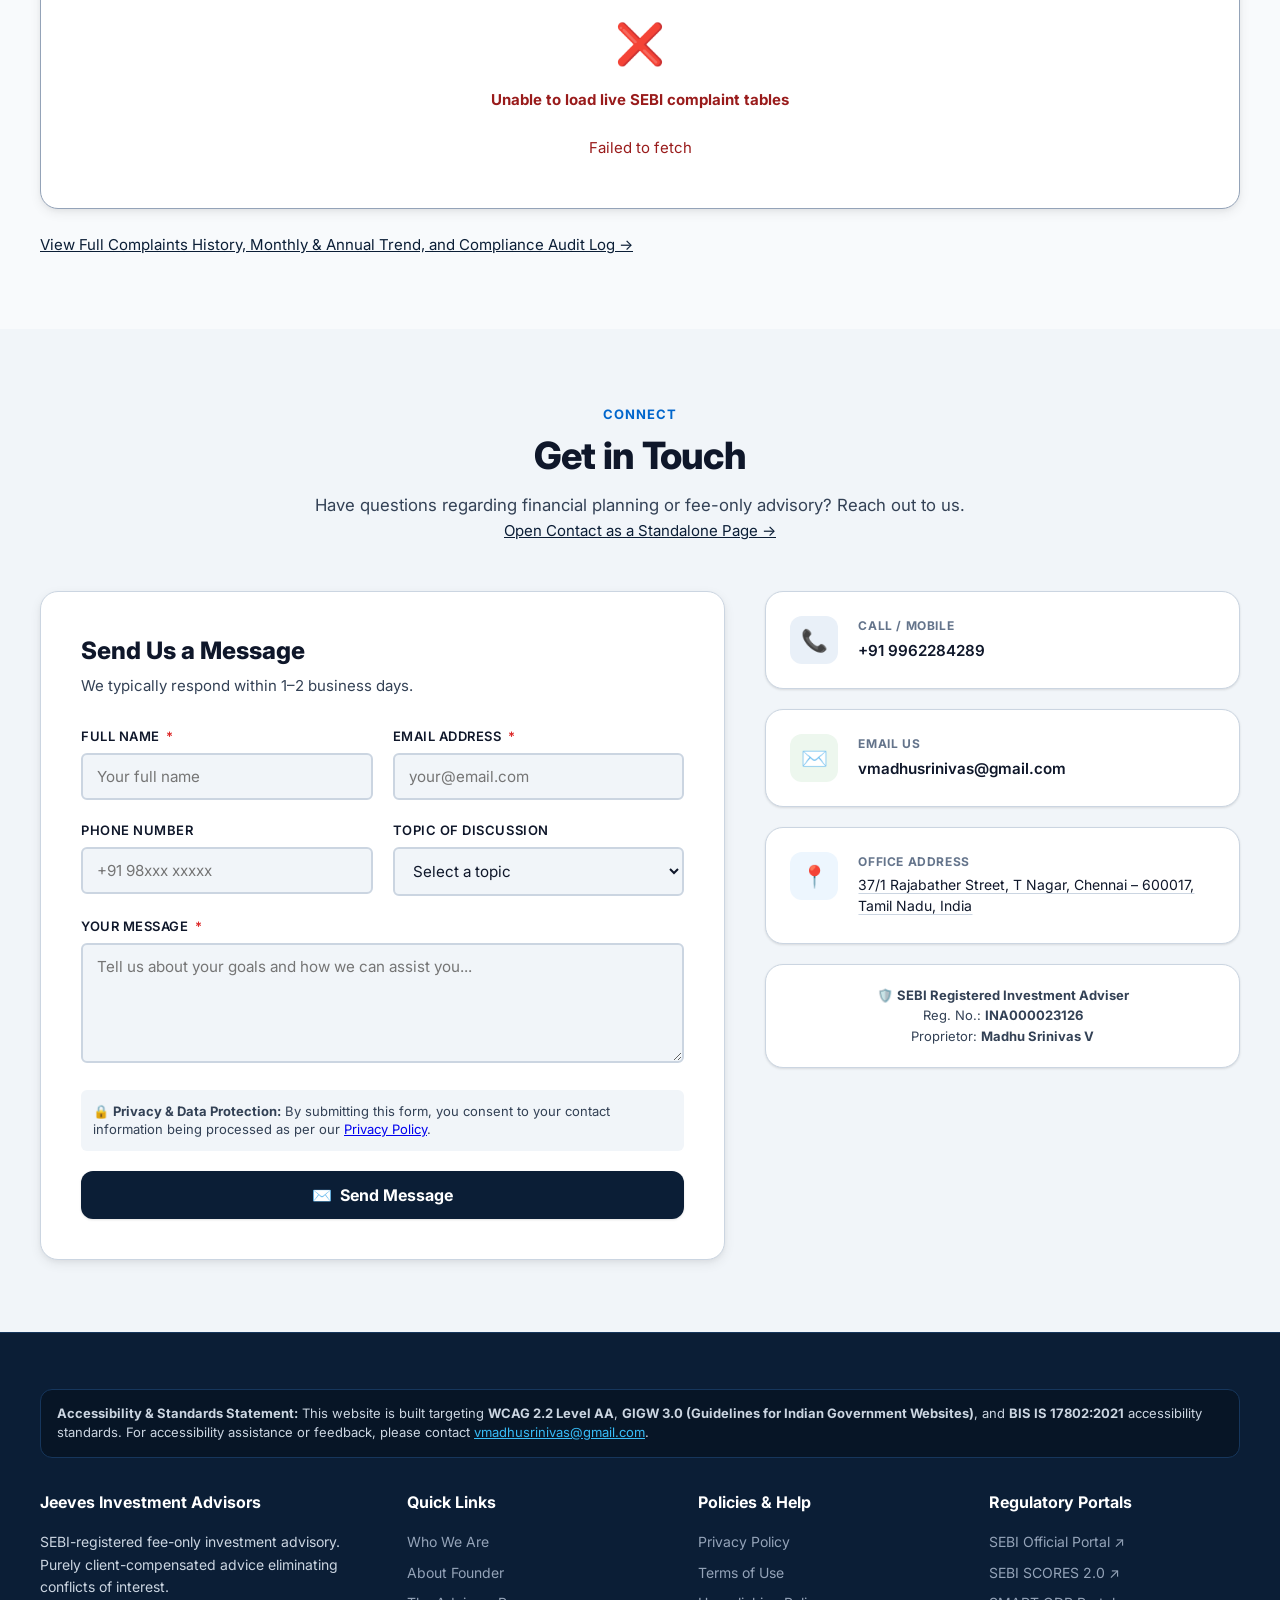
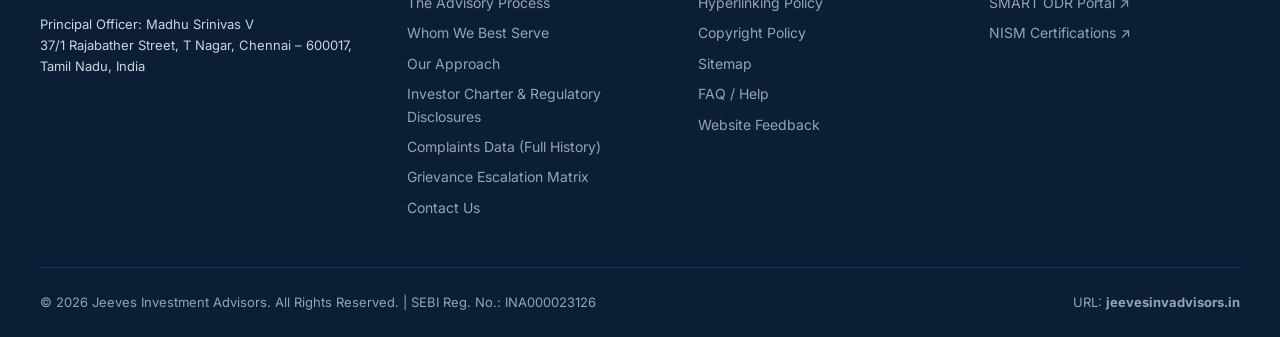
==== commit 41f2a950: "navigation: update navbar link from Disclosures to Investor Charter across all pages" ====
--- a/index.html
+++ b/index.html
@@ -89,7 +89,7 @@
           <li><a href="#services" class="nav-link">Process</a></li>
           <li><a href="#whom-we-serve" class="nav-link">Who We Serve</a></li>
           <li><a href="#approach" class="nav-link">Approach</a></li>
-          <li><a href="investor-charter/" class="nav-link">Disclosures</a></li>
+          <li><a href="investor-charter/" class="nav-link">Investor Charter</a></li>
           <li><a href="complaints/" class="nav-link">Complaints</a></li>
           <li><a href="contact/" class="nav-link nav-cta">Contact</a></li>
         </ul>
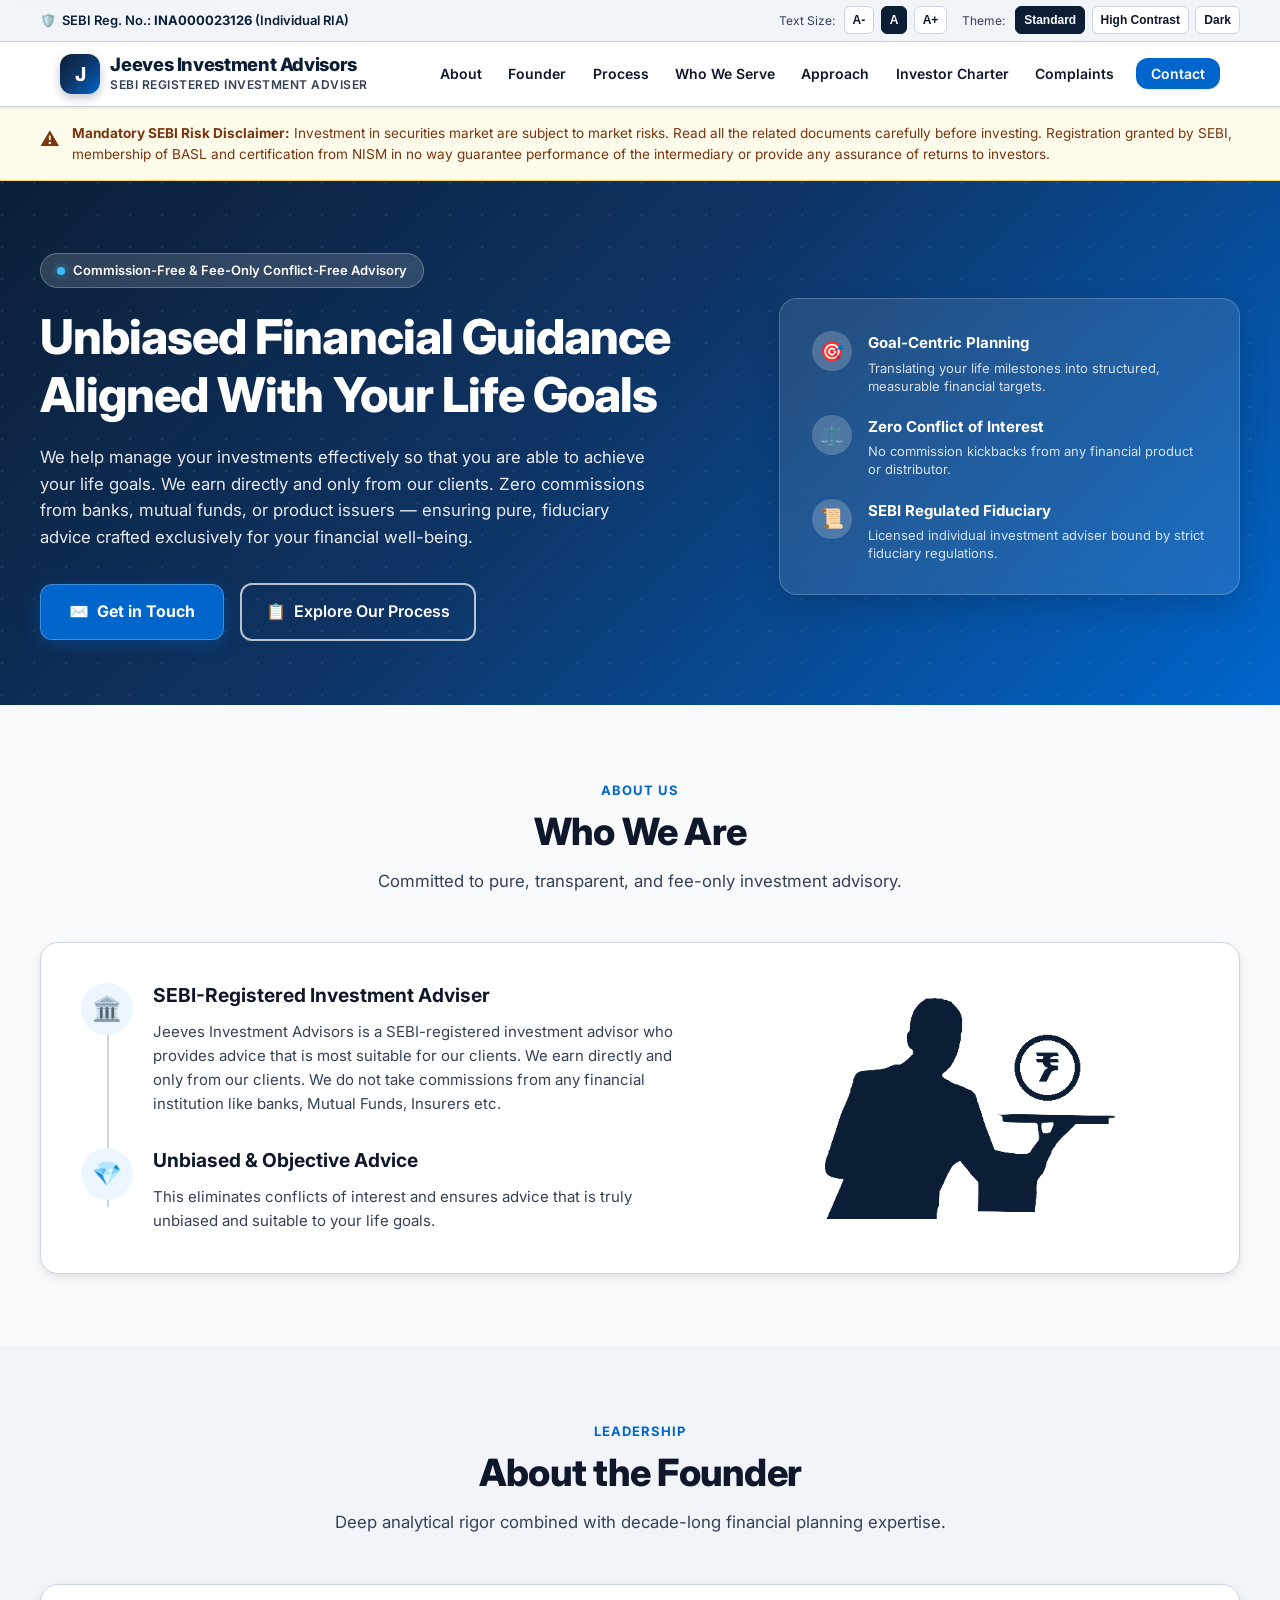
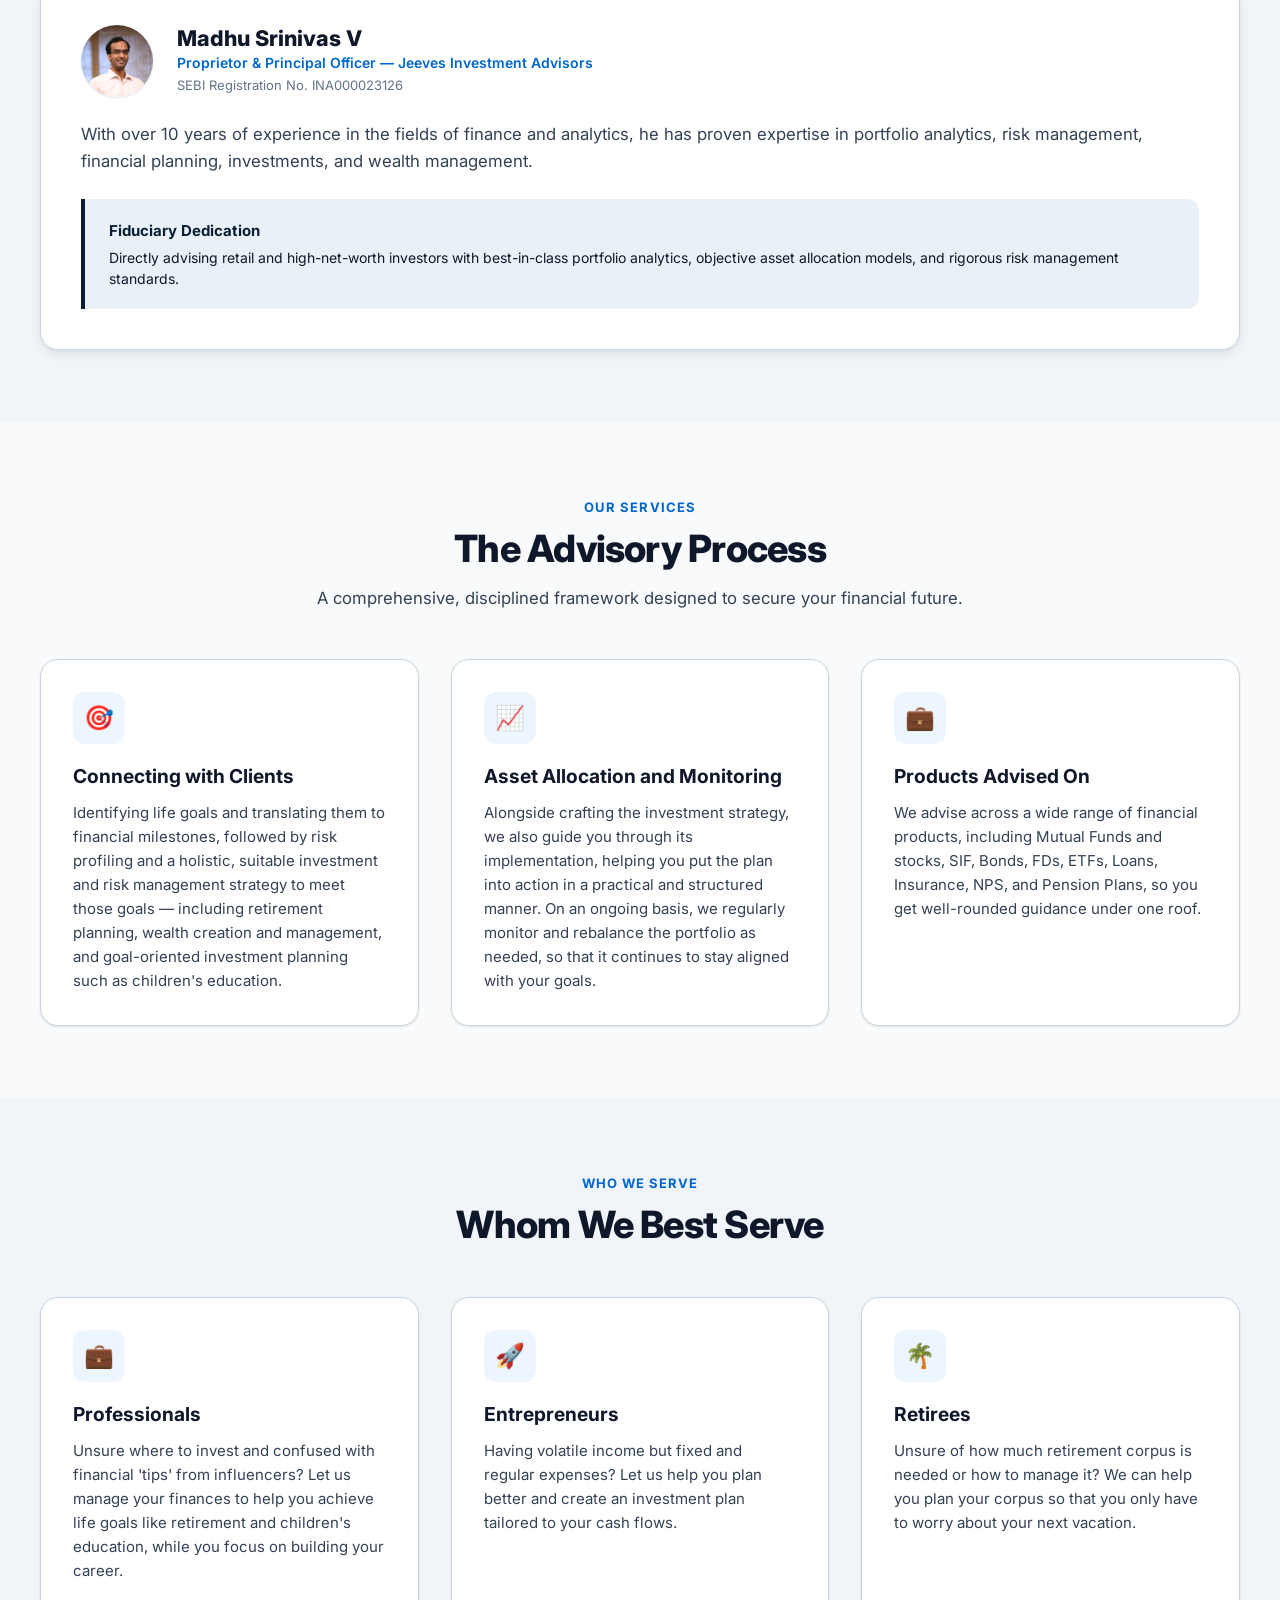
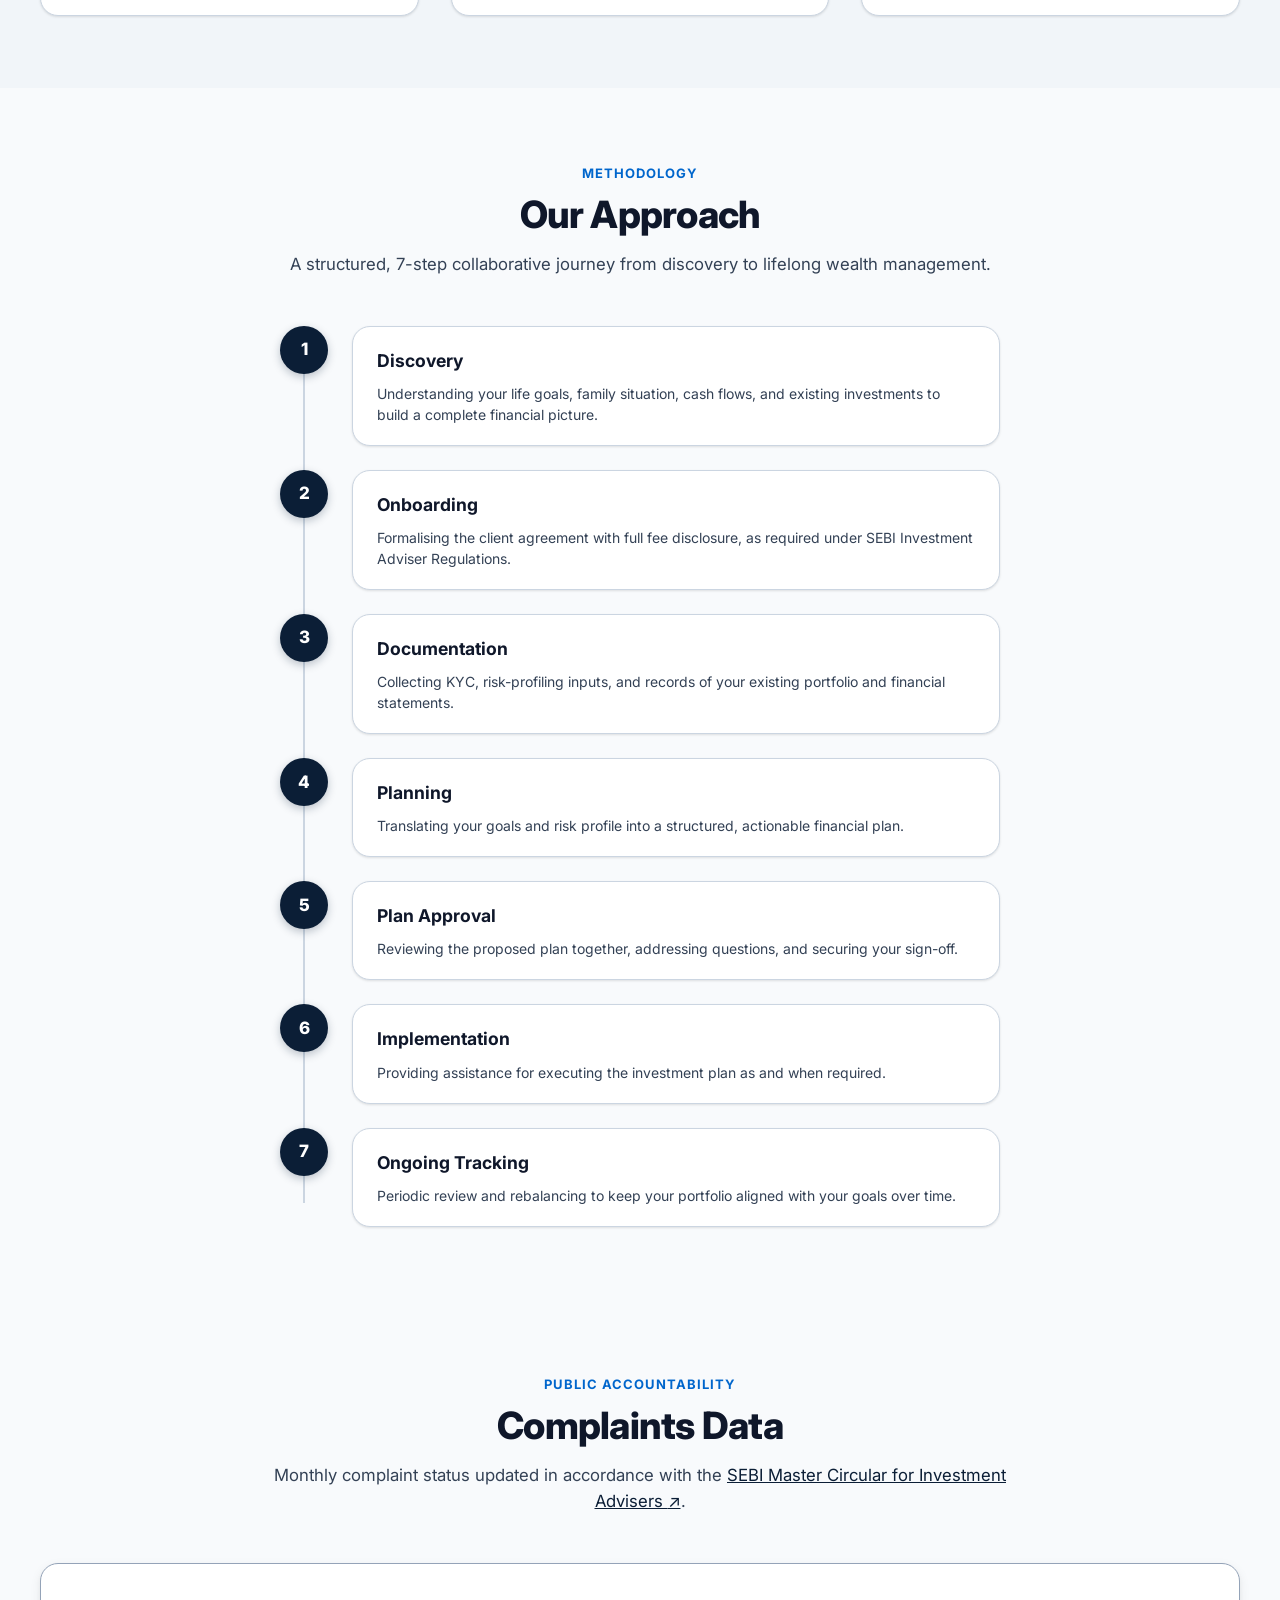
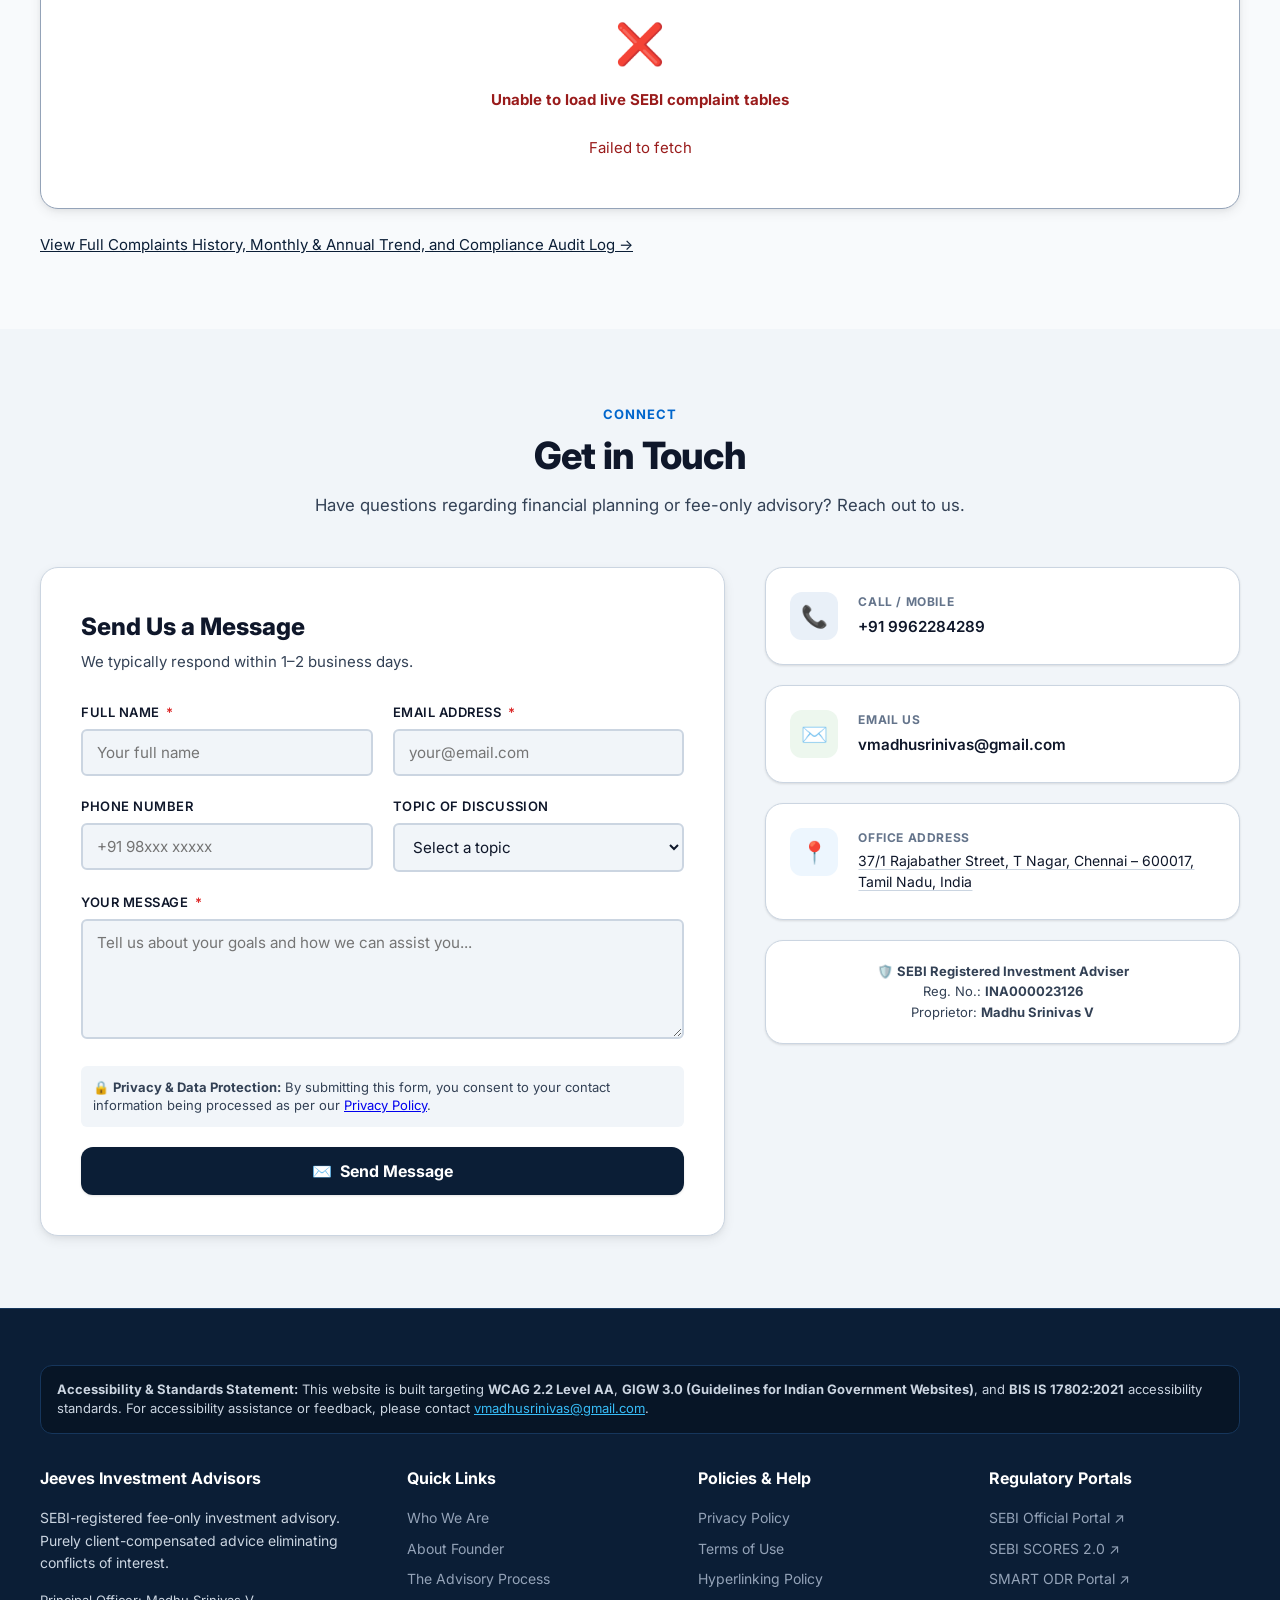
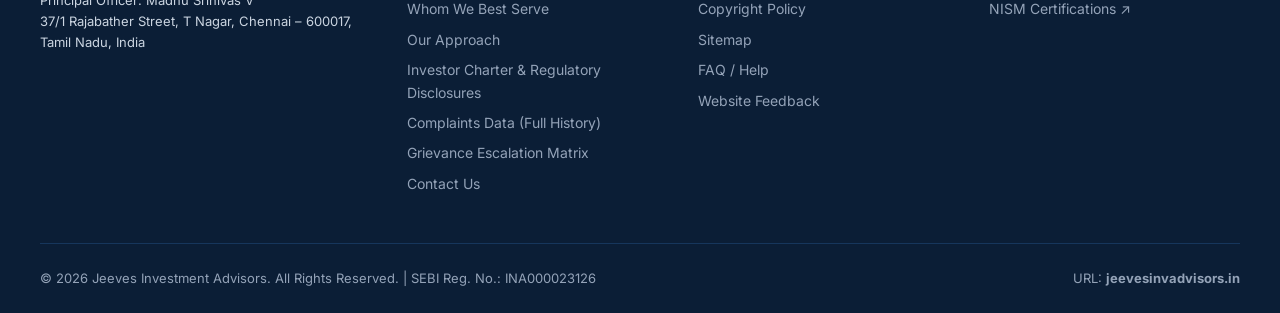
==== commit d26d1332: "fix(ui): remove redundant standalone contact link and sanitize sitemap labels" ====
--- a/index.html
+++ b/index.html
@@ -453,9 +453,7 @@
           <p class="section-subtitle">
             Have questions regarding financial planning or fee-only advisory? Reach out to us.
           </p>
-          <p class="card-desc">
-            <a href="contact/">Open Contact as a Standalone Page <span aria-hidden="true">→</span></a>
-          </p>
+
         </div>
 
         <div class="contact-layout">
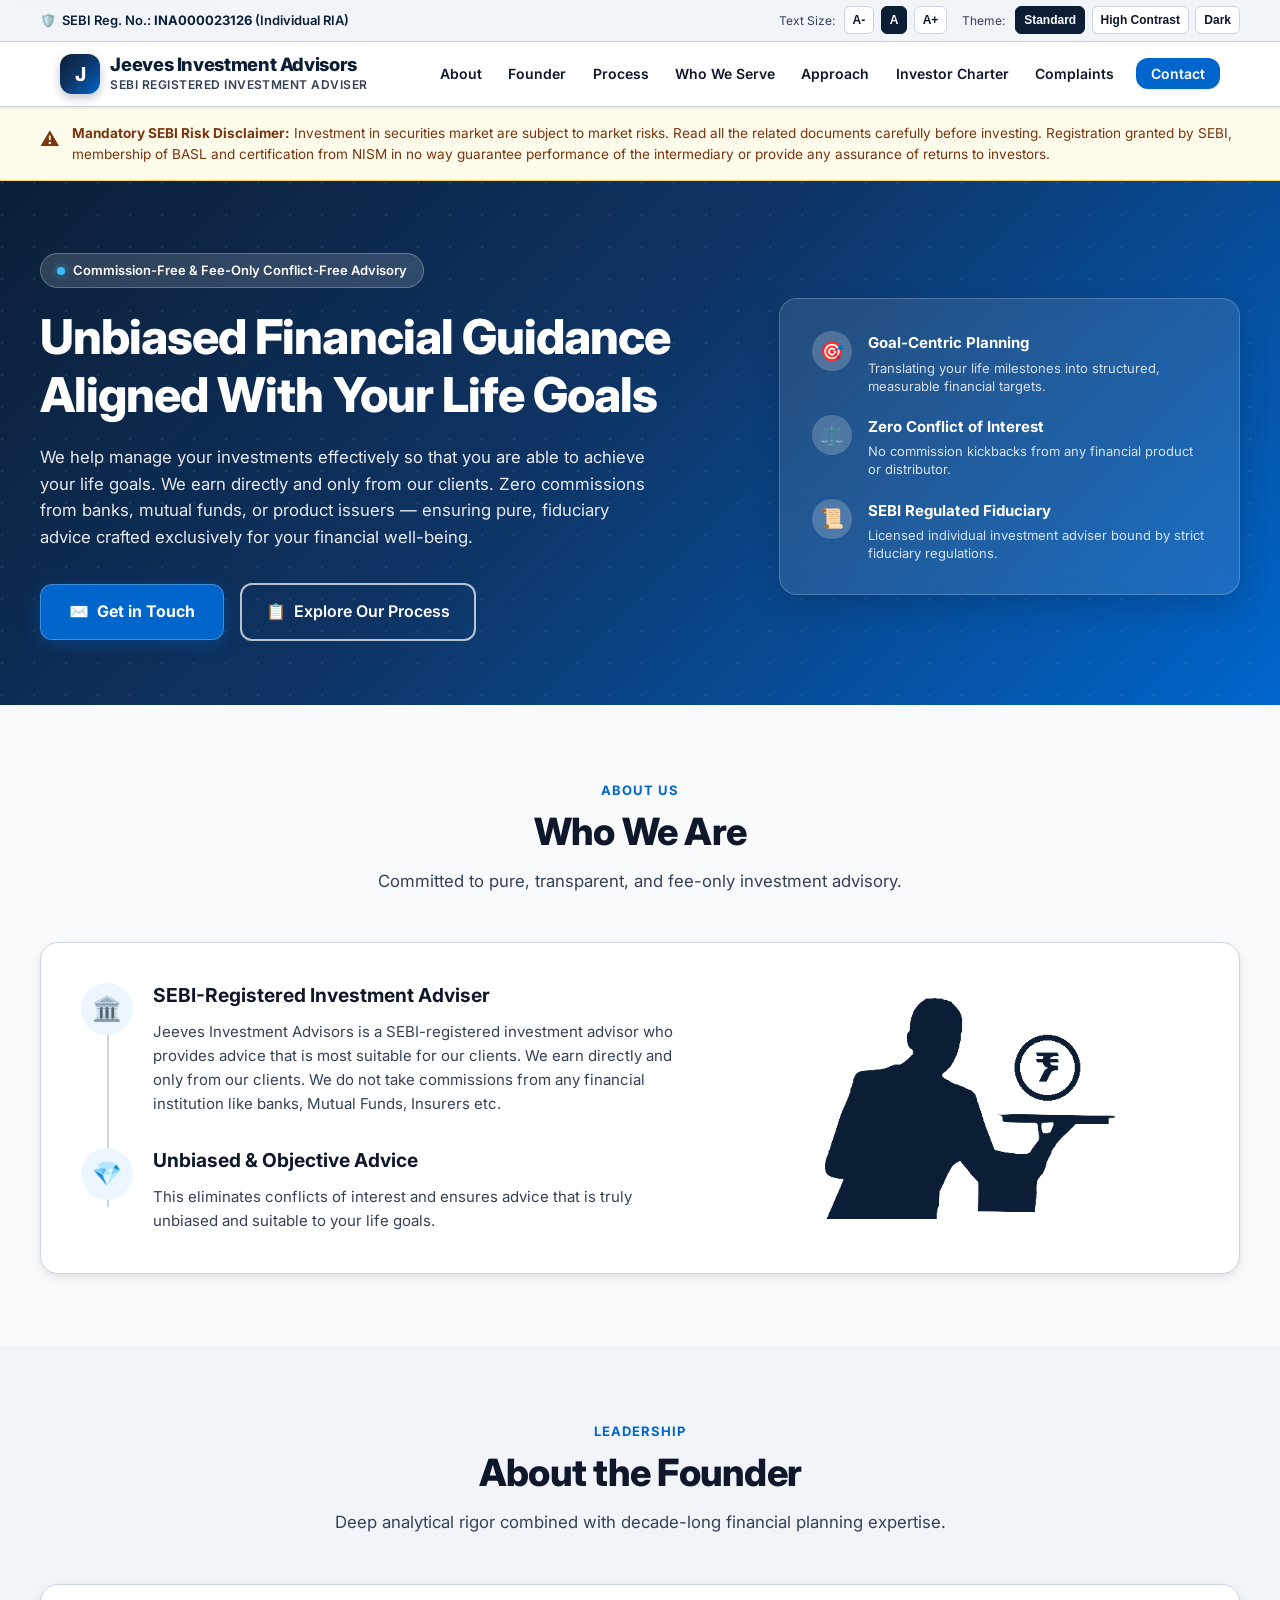
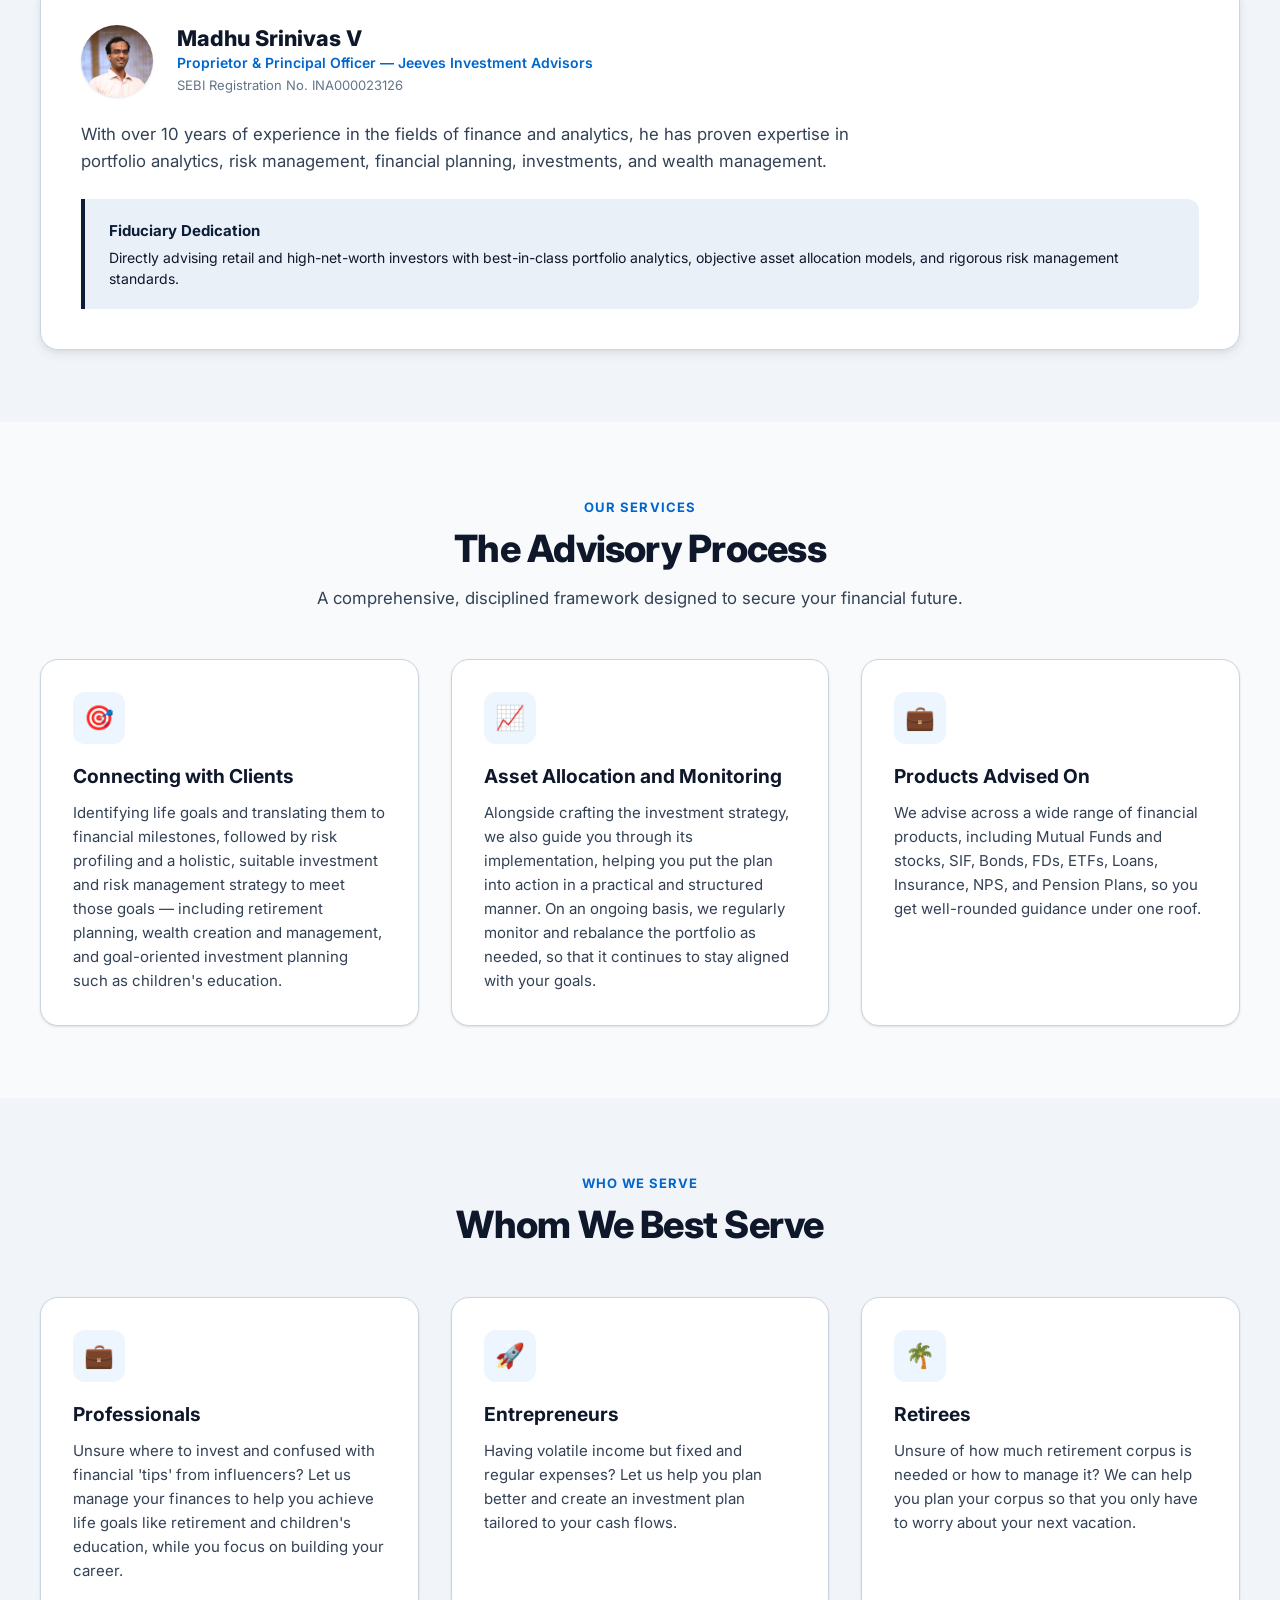
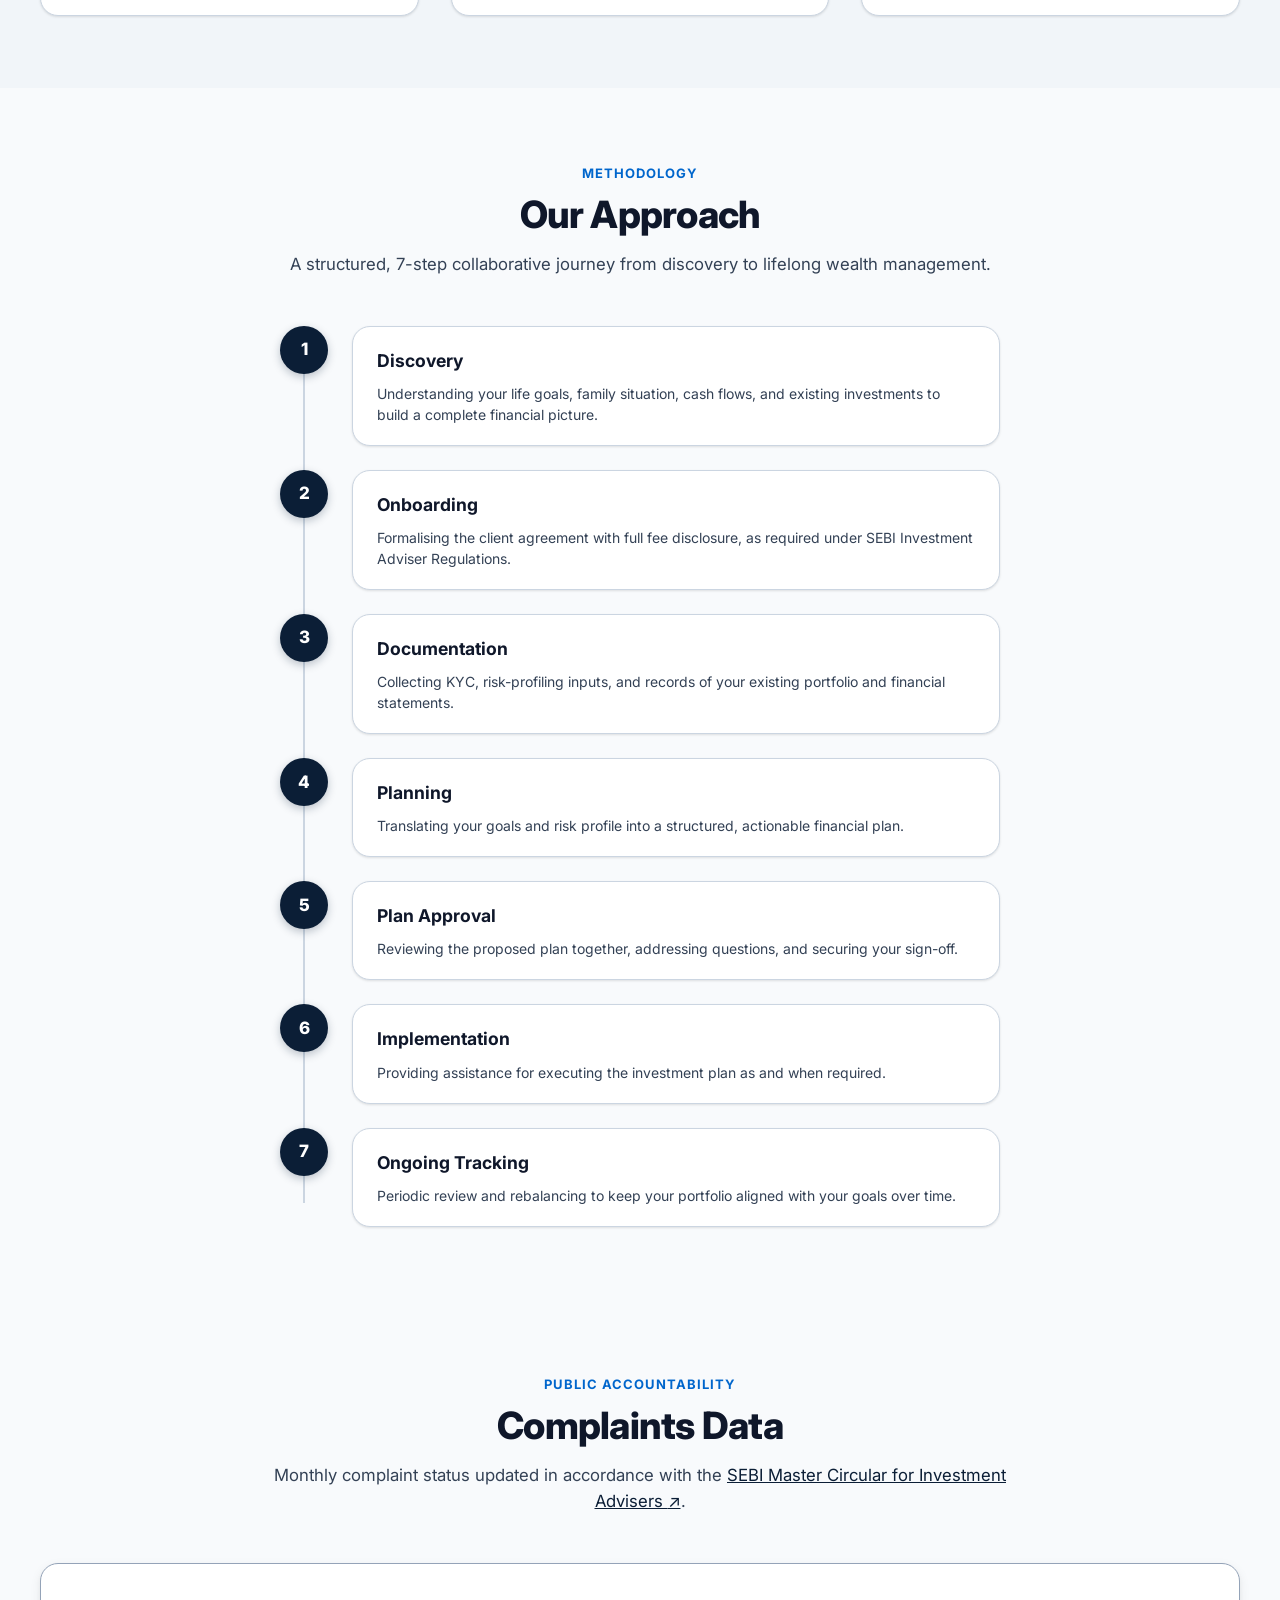
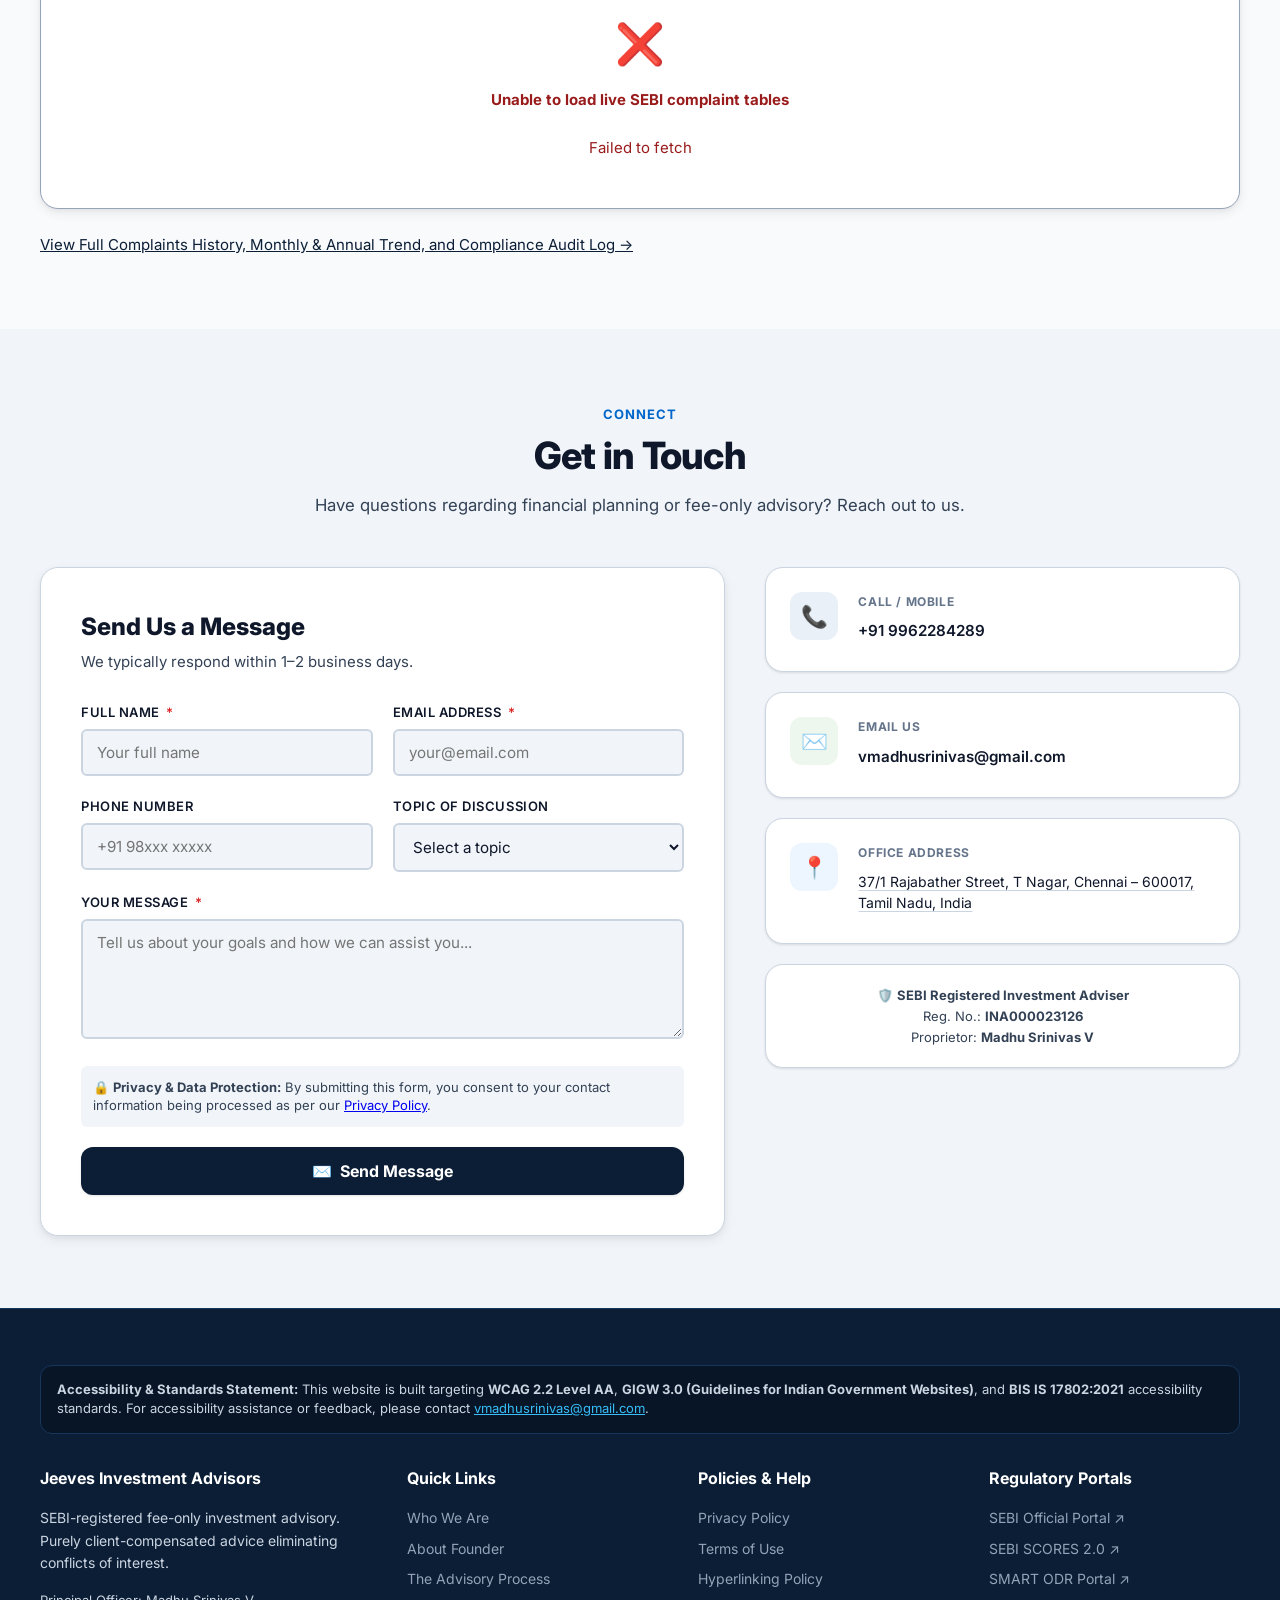
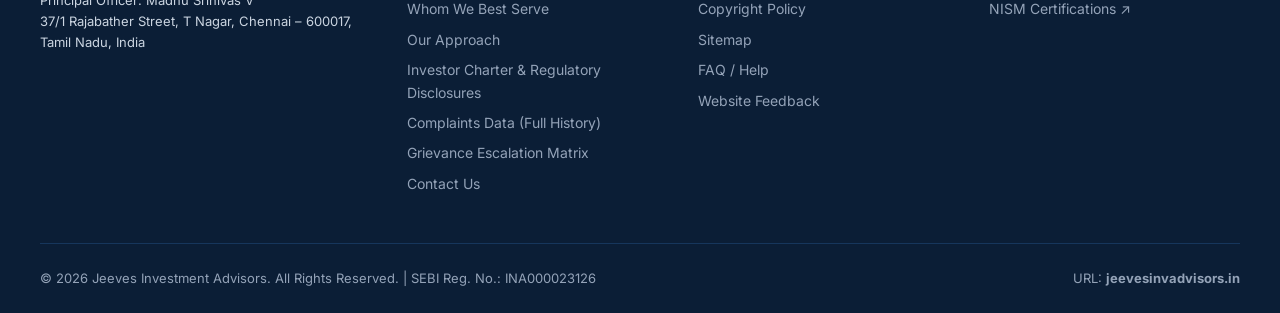
==== commit 693b09de: "a11y: fix confirmed gaps from JIA-26 accessibility audit Addresses the findings verified as real aga" ====
--- a/index.html
+++ b/index.html
@@ -646,7 +646,7 @@
 
       <div class="footer-bottom">
         <div>
-          &copy; <span data-field="site.copyrightYear">2026</span> Jeeves Investment Advisors. All Rights Reserved. | SEBI Reg. No.: <span data-field="adviser.sebiRegNo">INA000023126</span>
+          &copy; <span data-field="site.copyrightYear">2026</span> Jeeves Investment Advisors. All Rights Reserved. <span aria-hidden="true">|</span> SEBI Reg. No.: <span data-field="adviser.sebiRegNo">INA000023126</span>
         </div>
         <div>
           URL: <strong data-field="site.domain">jeevesinvadvisors.in</strong>
--- a/style.css
+++ b/style.css
@@ -882,6 +882,7 @@
 }
 
 .card-desc {
+  max-width: 75ch;
   font-size: 0.9375rem;
   color: var(--text-muted);
   line-height: 1.6;
@@ -1384,6 +1385,18 @@
   border-color: #ffff00;
 }
 
+.table-footnotes {
+  list-style: none;
+  margin: 0.75rem 1.5rem 1.5rem;
+  padding: 0;
+  font-size: 0.8125rem;
+  color: var(--text-muted);
+}
+
+.table-footnotes li {
+  margin-top: 0.25rem;
+}
+
 .state-box {
   padding: 3rem;
   text-align: center;
@@ -1618,6 +1631,12 @@
   color: #ff5555;
 }
 
+.field-error {
+  margin: 0.375rem 0 0;
+  font-size: 0.8125rem;
+  color: var(--error-text);
+}
+
 /* Info Sidebar */
 .info-card {
   background-color: var(--bg-surface);
@@ -1688,6 +1707,8 @@
 }
 
 .info-value {
+  display: inline-block;
+  padding: 0.375rem 0;
   font-size: 0.95rem;
   color: var(--text-main);
   font-weight: 600;
